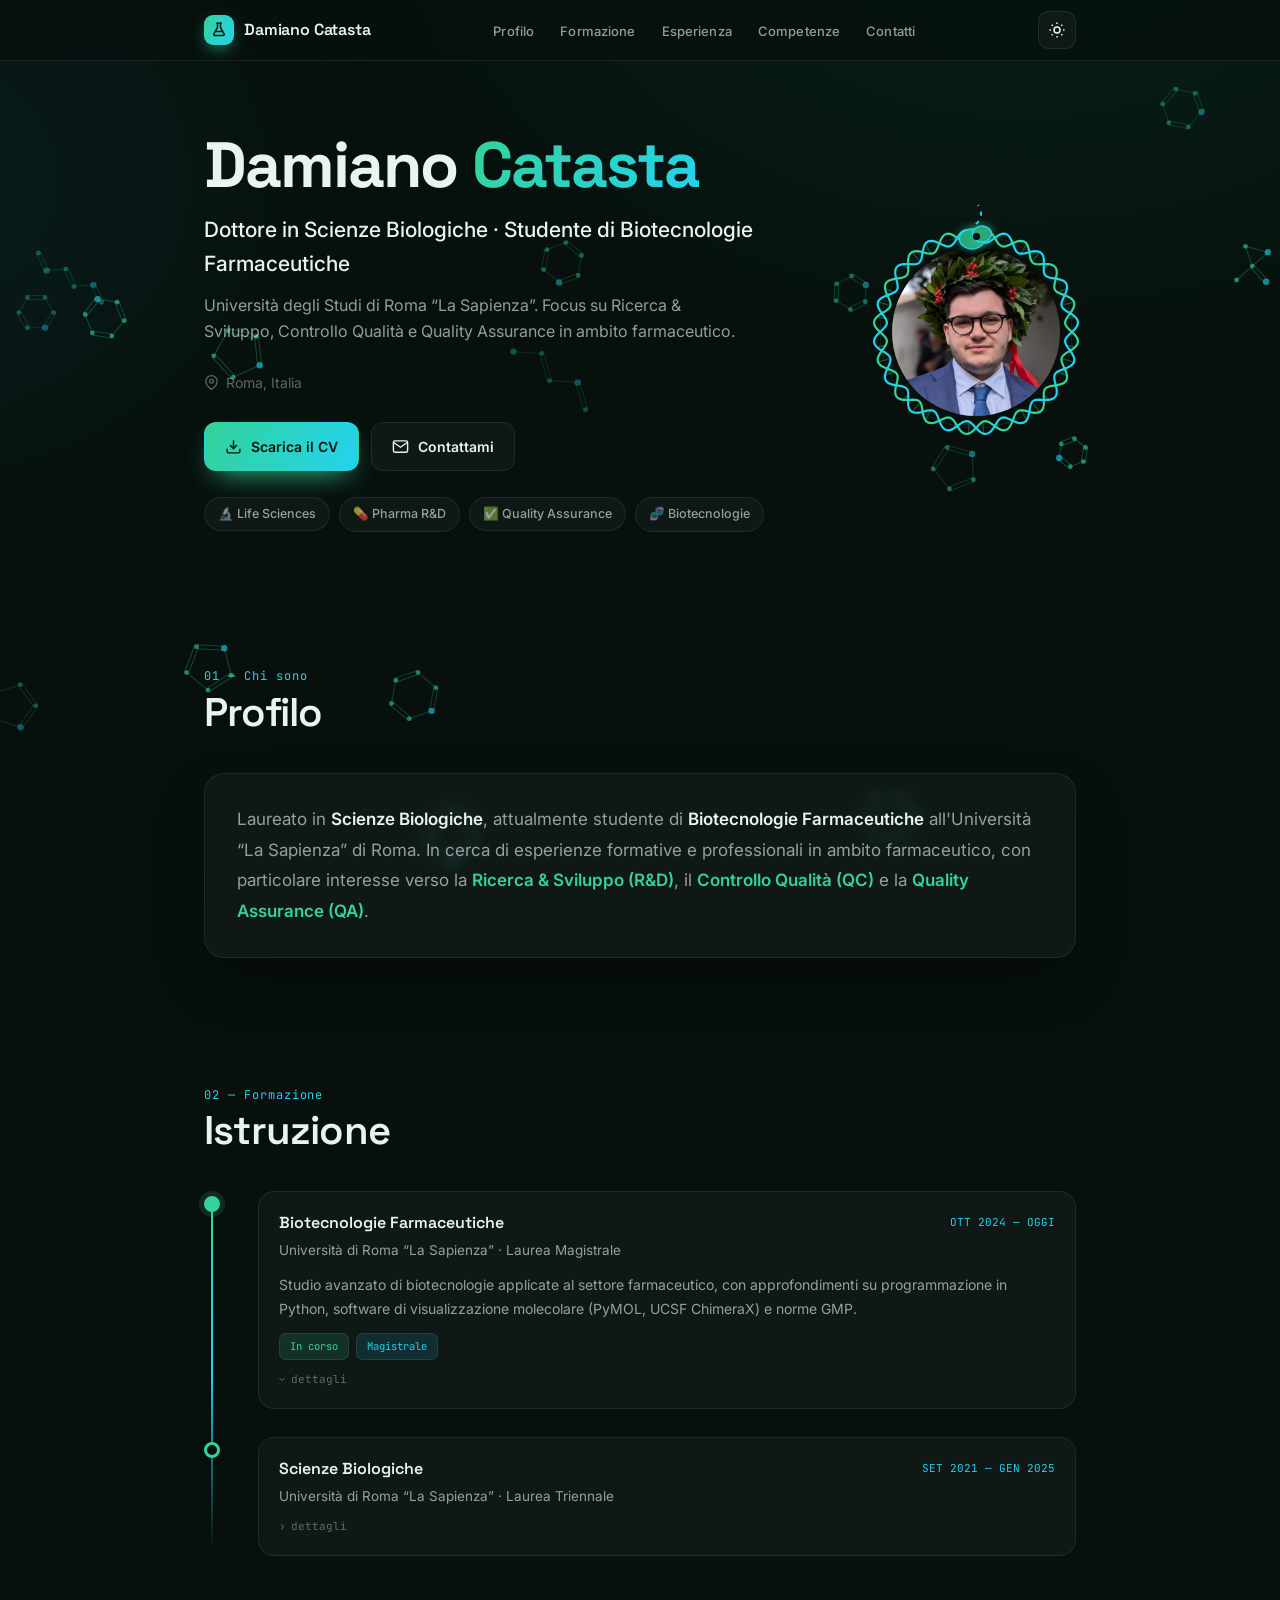
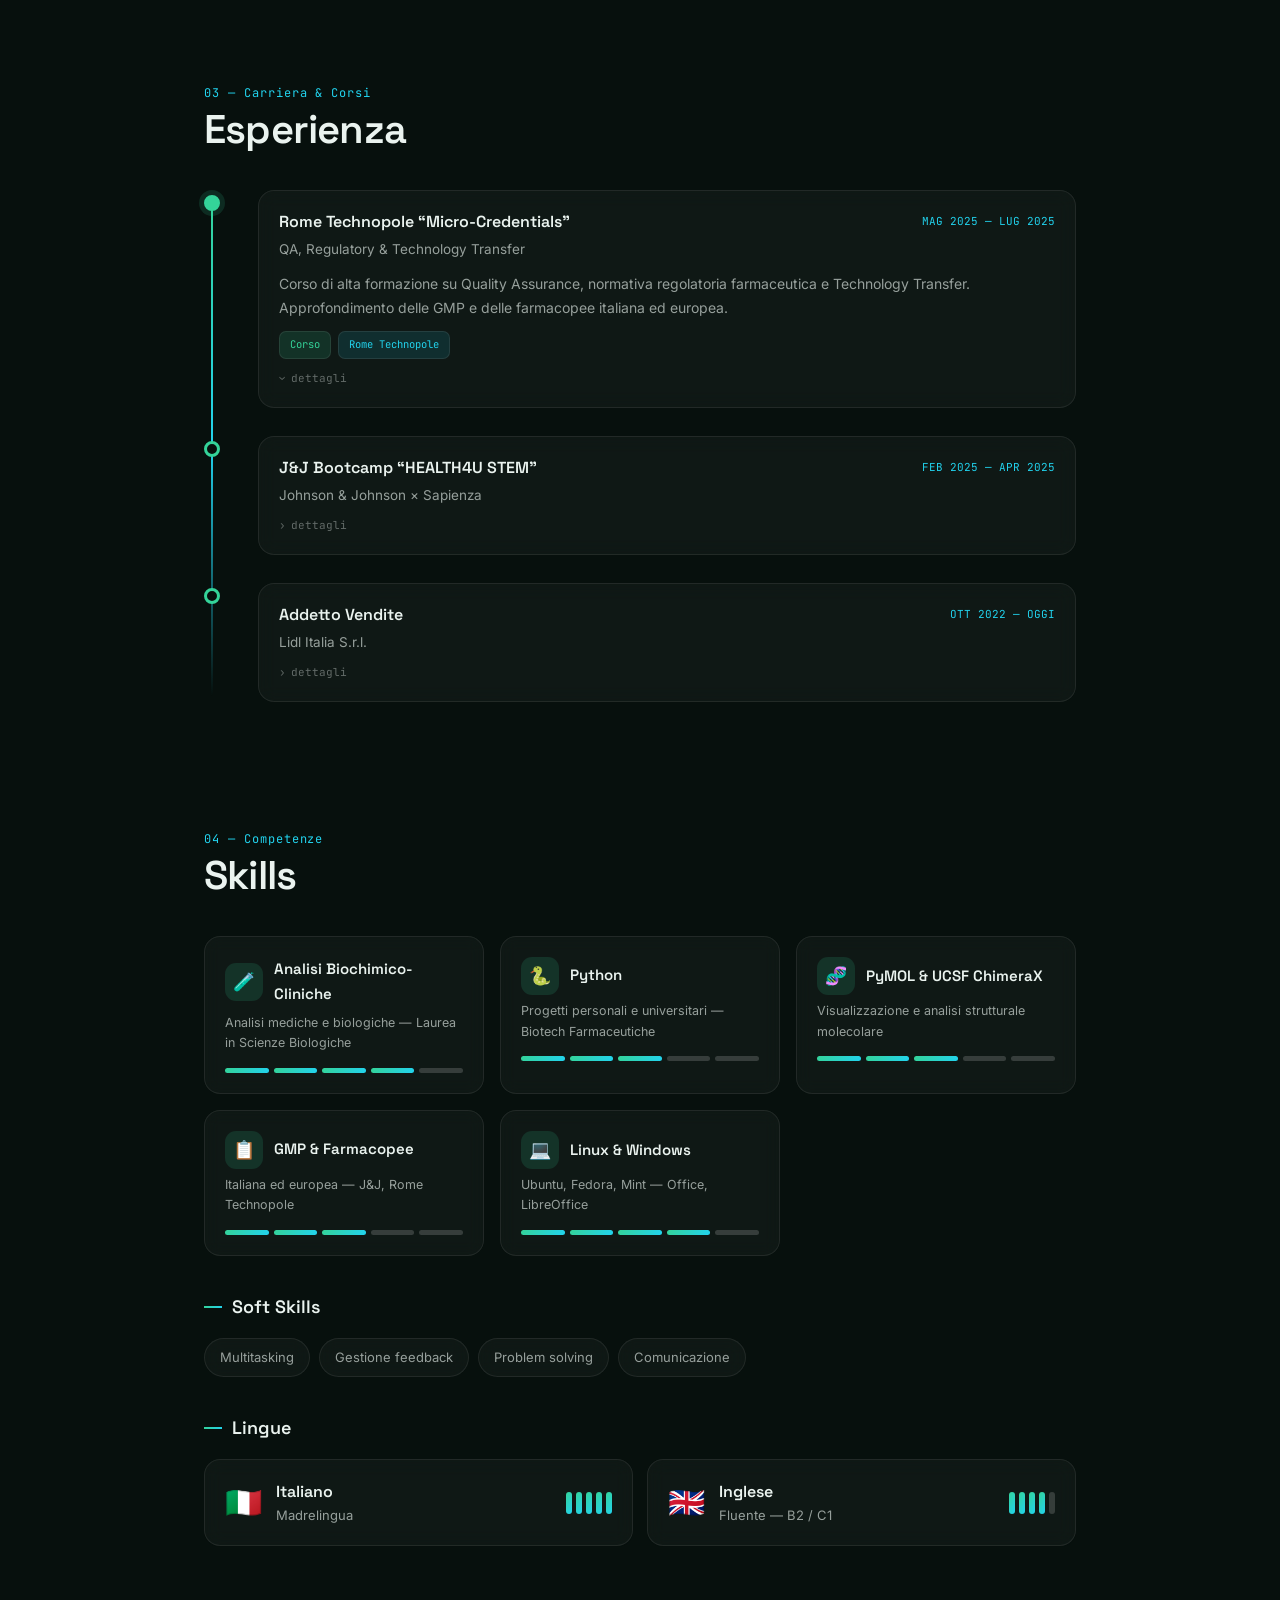
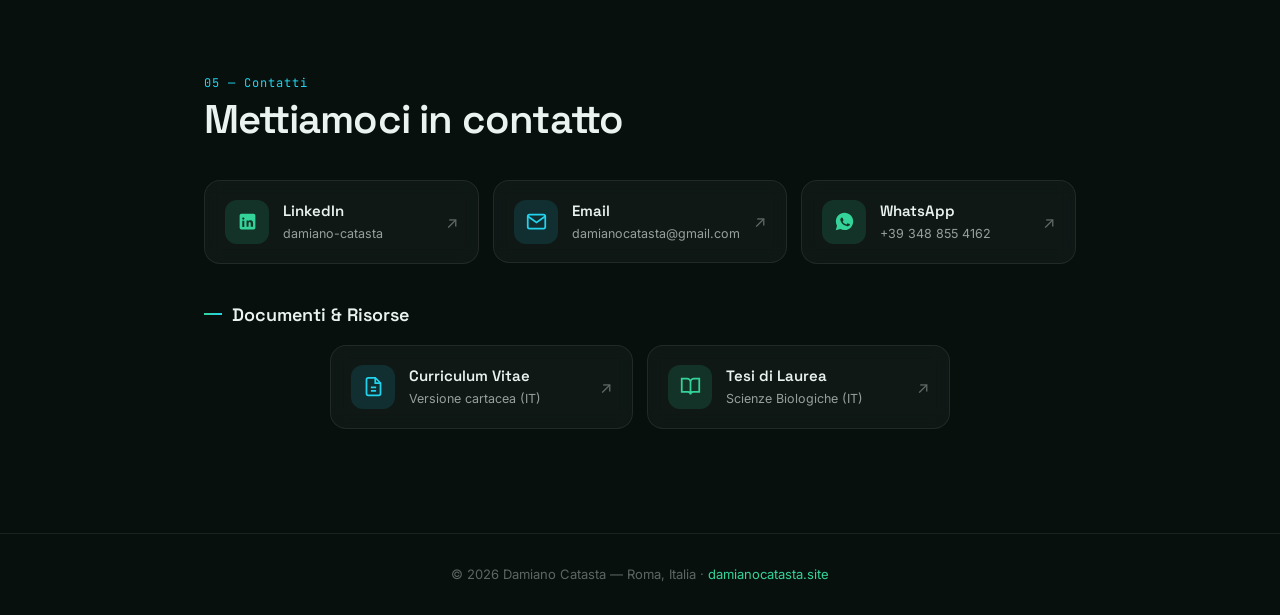
==== site/index.html @ 44416318 "first commit" ====
<!DOCTYPE html>
<html lang="it" data-theme="dark">
<head>
<meta charset="UTF-8">
<meta name="viewport" content="width=device-width, initial-scale=1.0">
<title>Damiano Catasta — Biotecnologie Farmaceutiche</title>
<meta name="description" content="Curriculum di Damiano Catasta, Dottore in Scienze Biologiche e studente di Biotecnologie Farmaceutiche alla Sapienza di Roma. R&D, Quality Assurance e Controllo Qualità in ambito farmaceutico.">
<link rel="preconnect" href="https://fonts.googleapis.com">
<link rel="preconnect" href="https://fonts.gstatic.com" crossorigin>
<link href="https://fonts.googleapis.com/css2?family=Space+Grotesk:wght@400;500;600;700&family=Inter:wght@300;400;500;600&family=JetBrains+Mono:wght@400;500&display=swap" rel="stylesheet">
<style>
  *, *::before, *::after { box-sizing: border-box; margin: 0; padding: 0; }

  :root {
    --bg: #07100d;
    --bg-grad: radial-gradient(1200px 800px at 80% -10%, rgba(16,185,129,0.10), transparent 60%),
               radial-gradient(900px 700px at -10% 20%, rgba(34,211,238,0.08), transparent 55%);
    --surface: rgba(255,255,255,0.035);
    --surface-solid: #0f1a16;
    --border: rgba(255,255,255,0.08);
    --border-strong: rgba(255,255,255,0.16);
    --text: #eaf3ef;
    --muted: rgba(234,243,239,0.62);
    --faint: rgba(234,243,239,0.38);
    --primary: #34d399;
    --secondary: #22d3ee;
    --primary-soft: rgba(52,211,153,0.14);
    --secondary-soft: rgba(34,211,238,0.12);
    --shadow: 0 24px 60px -20px rgba(0,0,0,0.6);
    --grad: linear-gradient(120deg, #34d399, #22d3ee);
  }

  [data-theme="light"] {
    --bg: #f3f8f6;
    --bg-grad: radial-gradient(1200px 800px at 85% -10%, rgba(16,185,129,0.14), transparent 60%),
               radial-gradient(900px 700px at -10% 15%, rgba(6,182,212,0.12), transparent 55%);
    --surface: rgba(255,255,255,0.7);
    --surface-solid: #ffffff;
    --border: rgba(6,40,30,0.10);
    --border-strong: rgba(6,40,30,0.18);
    --text: #0c1f19;
    --muted: rgba(12,31,25,0.66);
    --faint: rgba(12,31,25,0.42);
    --primary: #059669;
    --secondary: #0891b2;
    --primary-soft: rgba(5,150,105,0.10);
    --secondary-soft: rgba(8,145,178,0.10);
    --shadow: 0 24px 50px -24px rgba(6,40,30,0.25);
    --grad: linear-gradient(120deg, #059669, #0891b2);
  }

  html { scroll-behavior: smooth; -webkit-text-size-adjust: 100%; }

  body {
    background: var(--bg);
    color: var(--text);
    font-family: 'Inter', sans-serif;
    font-weight: 400;
    line-height: 1.65;
    overflow-x: hidden;
    min-height: 100vh;
    transition: background 0.4s ease, color 0.4s ease;
  }

  body::before {
    content: '';
    position: fixed;
    inset: 0;
    background: var(--bg-grad);
    z-index: 0;
    pointer-events: none;
  }

  #bg-canvas {
    position: fixed;
    inset: 0;
    width: 100%; height: 100%;
    z-index: 0;
    pointer-events: none;
  }

  .wrap {
    position: relative;
    z-index: 2;
    max-width: 920px;
    margin: 0 auto;
    padding: 0 24px;
  }

  ::selection { background: var(--primary-soft); }

  a { color: inherit; }

  /* ── NAV ── */
  nav {
    position: fixed;
    top: 0; left: 0; right: 0;
    z-index: 100;
    background: color-mix(in srgb, var(--bg) 78%, transparent);
    backdrop-filter: blur(14px);
    -webkit-backdrop-filter: blur(14px);
    border-bottom: 1px solid var(--border);
  }
  .nav-in {
    max-width: 920px; margin: 0 auto;
    height: 60px; padding: 0 24px;
    display: flex; align-items: center; justify-content: space-between;
  }
  .brand {
    display: flex; align-items: center; gap: 10px;
    font-family: 'Space Grotesk', sans-serif;
    font-weight: 600; font-size: 16px; letter-spacing: -0.01em;
    text-decoration: none; color: var(--text);
  }
  .brand .logo {
    width: 30px; height: 30px; border-radius: 9px;
    background: var(--grad);
    display: grid; place-items: center;
    color: #04130d; font-weight: 700; font-size: 14px;
    box-shadow: 0 6px 18px -6px var(--primary);
  }
  .brand .logo svg { width: 18px; height: 18px; }
  .nav-links { display: flex; align-items: center; gap: 26px; list-style: none; }
  .nav-links a {
    font-size: 13px; font-weight: 500; color: var(--muted);
    text-decoration: none; letter-spacing: 0.01em; transition: color 0.2s;
  }
  .nav-links a:hover { color: var(--text); }

  .theme-btn {
    width: 38px; height: 38px; border-radius: 11px;
    border: 1px solid var(--border); background: var(--surface);
    color: var(--text); cursor: pointer; display: grid; place-items: center;
    transition: border-color 0.2s, transform 0.2s;
  }
  .theme-btn:hover { border-color: var(--border-strong); transform: translateY(-1px); }
  .theme-btn svg { width: 18px; height: 18px; }
  .nav-toggle { display: none; }

  /* ── HERO ── */
  .hero { padding: 132px 0 72px; }
  .hero-grid {
    display: grid; grid-template-columns: 1fr auto; gap: 40px; align-items: center;
  }
  .eyebrow {
    display: inline-flex; align-items: center; gap: 8px;
    font-family: 'JetBrains Mono', monospace; font-size: 12px;
    color: var(--primary); letter-spacing: 0.04em;
    padding: 6px 12px; border-radius: 100px;
    background: var(--primary-soft); border: 1px solid var(--border);
    margin-bottom: 22px;
    backdrop-filter: blur(9px); -webkit-backdrop-filter: blur(9px);
  }
  .eyebrow .pulse {
    width: 7px; height: 7px; border-radius: 50%; background: var(--primary);
    box-shadow: 0 0 0 0 var(--primary); animation: pulse 2.2s infinite;
  }
  @keyframes pulse {
    0% { box-shadow: 0 0 0 0 color-mix(in srgb, var(--primary) 60%, transparent); }
    70% { box-shadow: 0 0 0 9px transparent; }
    100% { box-shadow: 0 0 0 0 transparent; }
  }
  .hero h1 {
    font-family: 'Space Grotesk', sans-serif;
    font-size: clamp(38px, 7vw, 64px); font-weight: 700;
    line-height: 1.04; letter-spacing: -0.03em; margin-bottom: 14px;
  }
  .hero h1 .grad {
    background: var(--grad); -webkit-background-clip: text; background-clip: text;
    -webkit-text-fill-color: transparent;
  }
  .hero .role {
    font-size: clamp(17px, 2.4vw, 21px); color: var(--text); font-weight: 500;
    margin-bottom: 10px;
  }
  .hero .lede { font-size: 16px; color: var(--muted); max-width: 540px; margin-bottom: 26px; }
  .hero .loc {
    display: inline-flex; align-items: center; gap: 7px;
    font-size: 14px; color: var(--faint); margin-bottom: 28px;
  }
  .cta-row { display: flex; flex-wrap: wrap; gap: 12px; margin-bottom: 26px; }
  .btn {
    display: inline-flex; align-items: center; gap: 9px;
    padding: 12px 20px; border-radius: 12px; font-size: 14px; font-weight: 600;
    text-decoration: none; cursor: pointer; transition: transform 0.18s, box-shadow 0.2s, border-color 0.2s;
    border: 1px solid transparent;
  }
  .btn svg { width: 17px; height: 17px; }
  .btn-primary { background: var(--grad); color: #04130d; box-shadow: 0 12px 28px -12px var(--primary); }
  .btn-primary:hover { transform: translateY(-2px); box-shadow: 0 16px 34px -12px var(--primary); }
  .btn-ghost { background: var(--surface); color: var(--text); border-color: var(--border); backdrop-filter: blur(9px); -webkit-backdrop-filter: blur(9px); }
  .btn-ghost:hover { transform: translateY(-2px); border-color: var(--border-strong); }

  .chips { display: flex; flex-wrap: wrap; gap: 9px; }
  .chip {
    font-size: 12.5px; font-weight: 500; color: var(--muted);
    padding: 6px 13px; border-radius: 100px;
    border: 1px solid var(--border); background: var(--surface);
    display: inline-flex; align-items: center; gap: 6px;
    backdrop-filter: blur(9px); -webkit-backdrop-filter: blur(9px);
  }

  /* Avatar + DNA polymerase ring */
  .avatar-wrap { position: relative; width: 200px; height: 200px; flex-shrink: 0; }
  @keyframes spin { to { transform: rotate(360deg); } }
  .avatar-wrap img {
    position: absolute; inset: 16px; width: calc(100% - 32px); height: calc(100% - 32px);
    border-radius: 50%; object-fit: cover; object-position: center top; z-index: 1;
    box-shadow: 0 0 0 4px var(--bg);
  }
  .avatar-wrap .dna { position: absolute; inset: 0; z-index: 2; pointer-events: none; }
  .avatar-wrap .dna svg { width: 100%; height: 100%; overflow: visible; display: block; }
  .dna #dnaSpin { transform-box: fill-box; transform-origin: center; animation: spin 24s linear infinite; }
  .dna .s1 { stroke: var(--primary); stroke-width: 2.2; }
  .dna .s2 { stroke: var(--secondary); stroke-width: 2.2; }
  .dna .rg { stroke: var(--primary); stroke-width: 1.3; opacity: 0.32; }
  .dna .bc { stroke: var(--border); stroke-width: 1; }
  .dna .enz {
    fill: color-mix(in srgb, var(--primary) 78%, var(--bg)); stroke: var(--secondary); stroke-width: 1.4;
    filter: drop-shadow(0 0 5px color-mix(in srgb, var(--primary) 60%, transparent));
  }
  .dna .enzCore { fill: var(--bg); }
  .dna .nascent { stroke: var(--secondary); stroke-width: 2; stroke-dasharray: 4 6; animation: dnaflow 1.1s linear infinite; }
  @keyframes dnaflow { to { stroke-dashoffset: -20; } }

  /* ── SECTIONS ── */
  section { padding: 64px 0; scroll-margin-top: 70px; }
  .sec-head { margin-bottom: 38px; }
  .sec-num {
    font-family: 'JetBrains Mono', monospace; font-size: 12px;
    color: var(--secondary); letter-spacing: 0.08em;
  }
  .sec-title {
    font-family: 'Space Grotesk', sans-serif;
    font-size: clamp(28px, 4.5vw, 40px); font-weight: 600;
    letter-spacing: -0.02em; line-height: 1.1; margin-top: 4px;
  }

  .about-card {
    background: var(--surface); border: 1px solid var(--border);
    border-radius: 20px; padding: 30px 32px; backdrop-filter: blur(8px);
    box-shadow: var(--shadow); font-size: 17px; line-height: 1.8; color: var(--muted);
  }
  .about-card strong { color: var(--text); font-weight: 600; }
  .about-card .hl { color: var(--primary); font-weight: 600; }

  /* Timeline */
  .timeline { position: relative; padding-left: 30px; }
  .timeline::before {
    content: ''; position: absolute; left: 7px; top: 6px; bottom: 6px; width: 2px;
    background: linear-gradient(var(--primary), var(--secondary), transparent);
  }
  .tl {
    position: relative; padding: 0 0 28px 24px; cursor: pointer;
  }
  .tl:last-child { padding-bottom: 0; }
  .tl::before {
    content: ''; position: absolute; left: -30px; top: 5px;
    width: 16px; height: 16px; border-radius: 50%;
    background: var(--bg); border: 3px solid var(--primary);
    transition: box-shadow 0.3s, background 0.3s;
  }
  .tl:hover::before, .tl.open::before { background: var(--primary); box-shadow: 0 0 0 5px var(--primary-soft); }
  .tl-card {
    background: var(--surface); border: 1px solid var(--border);
    border-radius: 16px; padding: 18px 20px; transition: border-color 0.25s, transform 0.2s;
    backdrop-filter: blur(9px); -webkit-backdrop-filter: blur(9px);
  }
  .tl:hover .tl-card { border-color: var(--border-strong); transform: translateX(3px); }
  .tl-top { display: flex; justify-content: space-between; align-items: flex-start; gap: 14px; }
  .tl-role { font-family: 'Space Grotesk', sans-serif; font-weight: 600; font-size: 16px; }
  .tl-org { font-size: 13.5px; color: var(--muted); margin-top: 2px; }
  .tl-period {
    font-family: 'JetBrains Mono', monospace; font-size: 11px; color: var(--secondary);
    white-space: nowrap; padding-top: 3px; flex-shrink: 0;
  }
  .tl-body { max-height: 0; overflow: hidden; opacity: 0; transition: max-height 0.4s ease, opacity 0.3s, margin 0.3s; }
  .tl.open .tl-body { max-height: 240px; opacity: 1; margin-top: 12px; }
  .tl-desc { font-size: 14px; line-height: 1.7; color: var(--muted); }
  .tags { display: flex; flex-wrap: wrap; gap: 7px; margin-top: 12px; }
  .tag {
    font-family: 'JetBrains Mono', monospace; font-size: 10.5px;
    padding: 4px 10px; border-radius: 7px; background: var(--primary-soft);
    color: var(--primary); border: 1px solid var(--border);
  }
  .tag.cy { background: var(--secondary-soft); color: var(--secondary); }
  .tl-expand {
    font-family: 'JetBrains Mono', monospace; font-size: 11px; color: var(--faint);
    margin-top: 10px; display: inline-flex; align-items: center; gap: 5px;
  }
  .tl-expand .ar { transition: transform 0.3s; }
  .tl.open .tl-expand .ar { transform: rotate(90deg); }

  /* Skills */
  .grid { display: grid; grid-template-columns: repeat(auto-fit, minmax(250px, 1fr)); gap: 16px; }
  .skill {
    background: var(--surface); border: 1px solid var(--border); border-radius: 16px;
    padding: 20px; transition: border-color 0.25s, transform 0.2s; backdrop-filter: blur(8px);
  }
  .skill:hover { border-color: var(--border-strong); transform: translateY(-3px); }
  .skill-top { display: flex; align-items: center; gap: 11px; margin-bottom: 6px; }
  .skill-ic {
    width: 38px; height: 38px; border-radius: 11px; flex-shrink: 0;
    background: var(--primary-soft); display: grid; place-items: center; font-size: 18px;
  }
  .skill-name { font-family: 'Space Grotesk', sans-serif; font-weight: 600; font-size: 15px; }
  .skill-sub { font-size: 12.5px; color: var(--muted); margin-bottom: 14px; min-height: 34px; }
  .dots { display: flex; gap: 5px; }
  .dots i {
    width: 100%; height: 5px; border-radius: 3px; background: var(--border-strong); flex: 1;
  }
  .dots i.on { background: var(--grad); }

  .subhead {
    font-family: 'Space Grotesk', sans-serif; font-weight: 600; font-size: 18px;
    margin: 36px 0 16px; display: flex; align-items: center; gap: 10px;
  }
  .subhead::before { content: ''; width: 18px; height: 2px; background: var(--grad); }

  .lang-row { display: flex; flex-wrap: wrap; gap: 14px; }
  .lang {
    flex: 1; min-width: 220px; background: var(--surface); border: 1px solid var(--border);
    border-radius: 16px; padding: 18px 20px; display: flex; align-items: center; gap: 14px;
    backdrop-filter: blur(9px); -webkit-backdrop-filter: blur(9px);
  }
  .lang .flag { font-size: 30px; }
  .lang .l-name { font-family: 'Space Grotesk', sans-serif; font-weight: 600; font-size: 16px; }
  .lang .l-lvl { font-size: 13px; color: var(--muted); }
  .lang .bars { margin-left: auto; display: flex; gap: 4px; }
  .lang .bars i { width: 6px; height: 22px; border-radius: 3px; background: var(--border-strong); }
  .lang .bars i.on { background: var(--grad); }

  .soft { display: flex; flex-wrap: wrap; gap: 9px; margin-top: 4px; }
  .soft span {
    font-size: 13px; padding: 8px 15px; border-radius: 100px;
    background: var(--surface); border: 1px solid var(--border); color: var(--muted);
    backdrop-filter: blur(9px); -webkit-backdrop-filter: blur(9px);
  }

  /* Contact */
  .contact-grid { display: grid; grid-template-columns: repeat(auto-fit, minmax(230px, 1fr)); gap: 14px; }
  .contact-grid.cols3 { grid-template-columns: repeat(3, 1fr); }
  .contact-grid.cols2 { grid-template-columns: repeat(2, 1fr); max-width: 620px; margin: 0 auto; }
  .ccard {
    display: flex; align-items: center; gap: 14px; text-decoration: none; color: var(--text);
    background: var(--surface); border: 1px solid var(--border); border-radius: 16px;
    padding: 18px 20px; transition: border-color 0.25s, transform 0.2s; backdrop-filter: blur(8px);
  }
  .ccard:hover { border-color: var(--border-strong); transform: translateY(-3px); }
  .ccard .ic {
    width: 44px; height: 44px; border-radius: 12px; flex-shrink: 0;
    background: var(--primary-soft); display: grid; place-items: center; color: var(--primary);
  }
  .ccard.cy .ic { background: var(--secondary-soft); color: var(--secondary); }
  .ccard .ic svg { width: 21px; height: 21px; }
  .ccard .c-label { font-family: 'Space Grotesk', sans-serif; font-weight: 600; font-size: 15px; }
  .ccard .c-sub { font-size: 12.5px; color: var(--muted); }
  .ccard .ar { margin-left: auto; color: var(--faint); transition: transform 0.2s; }
  .ccard:hover .ar { transform: translate(3px,-3px); color: var(--primary); }

  /* Footer */
  footer {
    position: relative; z-index: 2; border-top: 1px solid var(--border);
    margin-top: 40px; padding: 30px 0;
    text-align: center; font-size: 13px; color: var(--faint);
  }
  footer a { color: var(--primary); text-decoration: none; }

  /* Reveal animation */
  .reveal { opacity: 0; transform: translateY(22px); transition: opacity 0.7s ease, transform 0.7s ease; }
  .reveal.in { opacity: 1; transform: none; }

  /* Responsive */
  @media (max-width: 720px) {
    .hero { padding: 110px 0 50px; }
    .hero-grid { grid-template-columns: 1fr; gap: 28px; }
    .avatar-wrap { width: 140px; height: 140px; order: -1; }
    .nav-links { display: none; }
    .nav-links.open {
      display: flex; flex-direction: column; position: absolute; top: 60px; left: 0; right: 0;
      background: var(--surface-solid); border-bottom: 1px solid var(--border);
      padding: 18px 24px; gap: 18px;
    }
    .nav-toggle {
      display: grid; place-items: center; width: 38px; height: 38px; border-radius: 11px;
      border: 1px solid var(--border); background: var(--surface); color: var(--text); cursor: pointer;
    }
    .about-card { padding: 24px; font-size: 16px; }
    .contact-grid.cols3, .contact-grid.cols2 { grid-template-columns: 1fr; }
  }

  @media (prefers-reduced-motion: reduce) {
    *, *::before, *::after { animation: none !important; scroll-behavior: auto; }
    .reveal { opacity: 1; transform: none; }
  }
</style>
</head>
<body>
<canvas id="bg-canvas"></canvas>

<nav>
  <div class="nav-in">
    <a href="#top" class="brand"><span class="logo" aria-hidden="true"><svg viewBox="0 0 24 24" fill="none" stroke="#04130d" stroke-width="2" stroke-linecap="round" stroke-linejoin="round"><path d="M9 3h6"/><path d="M10 3v5.5L5.3 17a1.5 1.5 0 0 0 1.3 2.3h10.8a1.5 1.5 0 0 0 1.3-2.3L14 8.5V3"/><path d="M7.5 14h9"/></svg></span> Damiano Catasta</a>
    <ul class="nav-links" id="navlinks">
      <li><a href="#about">Profilo</a></li>
      <li><a href="#education">Formazione</a></li>
      <li><a href="#experience">Esperienza</a></li>
      <li><a href="#skills">Competenze</a></li>
      <li><a href="#contact">Contatti</a></li>
    </ul>
    <div style="display:flex; gap:10px; align-items:center;">
      <button class="theme-btn" id="themeBtn" aria-label="Cambia tema"></button>
      <button class="nav-toggle" id="navToggle" aria-label="Menu">
        <svg width="20" height="20" viewBox="0 0 24 24" fill="none" stroke="currentColor" stroke-width="2"><path d="M4 6h16M4 12h16M4 18h16"/></svg>
      </button>
    </div>
  </div>
</nav>

<div class="wrap" id="top">

  <!-- HERO -->
  <header class="hero">
    <div class="hero-grid">
      <div>
        <h1>Damiano <span class="grad">Catasta</span></h1>
        <p class="role">Dottore in Scienze Biologiche · Studente di Biotecnologie Farmaceutiche</p>
        <p class="lede">Università degli Studi di Roma “La Sapienza”. Focus su Ricerca &amp; Sviluppo, Controllo Qualità e Quality Assurance in ambito farmaceutico.</p>
        <p class="loc">
          <svg width="15" height="15" viewBox="0 0 24 24" fill="none" stroke="currentColor" stroke-width="2"><path d="M21 10c0 7-9 13-9 13s-9-6-9-13a9 9 0 0 1 18 0z"/><circle cx="12" cy="10" r="3"/></svg>
          Roma, Italia
        </p>
        <div class="cta-row">
          <a class="btn btn-primary" href="https://cloud.damianocatasta.site/index.php/s/GCNxnMg8J7ygs4g" target="_blank" rel="noopener">
            <svg viewBox="0 0 24 24" fill="none" stroke="currentColor" stroke-width="2"><path d="M21 15v4a2 2 0 0 1-2 2H5a2 2 0 0 1-2-2v-4M7 10l5 5 5-5M12 15V3"/></svg>
            Scarica il CV
          </a>
          <a class="btn btn-ghost" href="#contact">
            <svg viewBox="0 0 24 24" fill="none" stroke="currentColor" stroke-width="2"><rect x="2" y="4" width="20" height="16" rx="2"/><path d="m22 6-10 7L2 6"/></svg>
            Contattami
          </a>
        </div>
        <div class="chips">
          <span class="chip">🔬 Life Sciences</span>
          <span class="chip">💊 Pharma R&amp;D</span>
          <span class="chip">✅ Quality Assurance</span>
          <span class="chip">🧬 Biotecnologie</span>
        </div>
      </div>
      <div class="avatar-wrap">
        <div class="dna" id="dna"></div>
        <img src="assets/avatar.png" alt="Damiano Catasta">
      </div>
    </div>
  </header>

  <!-- ABOUT -->
  <section id="about">
    <div class="sec-head reveal">
      <div class="sec-num">01 — Chi sono</div>
      <h2 class="sec-title">Profilo</h2>
    </div>
    <div class="about-card reveal">
      Laureato in <strong>Scienze Biologiche</strong>, attualmente studente di
      <strong>Biotecnologie Farmaceutiche</strong> all'Università “La Sapienza” di Roma.
      In cerca di esperienze formative e professionali in ambito farmaceutico, con particolare
      interesse verso la <span class="hl">Ricerca &amp; Sviluppo (R&amp;D)</span>,
      il <span class="hl">Controllo Qualità (QC)</span> e la <span class="hl">Quality Assurance (QA)</span>.
    </div>
  </section>

  <!-- EDUCATION -->
  <section id="education">
    <div class="sec-head reveal">
      <div class="sec-num">02 — Formazione</div>
      <h2 class="sec-title">Istruzione</h2>
    </div>
    <div class="timeline">
      <div class="tl open reveal">
        <div class="tl-card">
          <div class="tl-top">
            <div>
              <div class="tl-role">Biotecnologie Farmaceutiche</div>
              <div class="tl-org">Università di Roma “La Sapienza” · Laurea Magistrale</div>
            </div>
            <div class="tl-period">OTT 2024 — OGGI</div>
          </div>
          <div class="tl-body">
            <p class="tl-desc">Studio avanzato di biotecnologie applicate al settore farmaceutico, con approfondimenti su programmazione in Python, software di visualizzazione molecolare (PyMOL, UCSF ChimeraX) e norme GMP.</p>
            <div class="tags"><span class="tag">In corso</span><span class="tag cy">Magistrale</span></div>
          </div>
          <div class="tl-expand"><span class="ar">›</span> dettagli</div>
        </div>
      </div>
      <div class="tl reveal">
        <div class="tl-card">
          <div class="tl-top">
            <div>
              <div class="tl-role">Scienze Biologiche</div>
              <div class="tl-org">Università di Roma “La Sapienza” · Laurea Triennale</div>
            </div>
            <div class="tl-period">SET 2021 — GEN 2025</div>
          </div>
          <div class="tl-body">
            <p class="tl-desc">Formazione solida in biologia, biochimica, analisi biochimico-cliniche e mediche. Base per l'accesso al percorso magistrale in biotecnologie.</p>
            <div class="tags"><span class="tag">Triennale</span><span class="tag cy">Completata</span></div>
          </div>
          <div class="tl-expand"><span class="ar">›</span> dettagli</div>
        </div>
      </div>
    </div>
  </section>

  <!-- EXPERIENCE -->
  <section id="experience">
    <div class="sec-head reveal">
      <div class="sec-num">03 — Carriera &amp; Corsi</div>
      <h2 class="sec-title">Esperienza</h2>
    </div>
    <div class="timeline">
      <div class="tl open reveal">
        <div class="tl-card">
          <div class="tl-top">
            <div>
              <div class="tl-role">Rome Technopole “Micro-Credentials”</div>
              <div class="tl-org">QA, Regulatory &amp; Technology Transfer</div>
            </div>
            <div class="tl-period">MAG 2025 — LUG 2025</div>
          </div>
          <div class="tl-body">
            <p class="tl-desc">Corso di alta formazione su Quality Assurance, normativa regolatoria farmaceutica e Technology Transfer. Approfondimento delle GMP e delle farmacopee italiana ed europea.</p>
            <div class="tags"><span class="tag">Corso</span><span class="tag cy">Rome Technopole</span></div>
          </div>
          <div class="tl-expand"><span class="ar">›</span> dettagli</div>
        </div>
      </div>
      <div class="tl reveal">
        <div class="tl-card">
          <div class="tl-top">
            <div>
              <div class="tl-role">J&amp;J Bootcamp “HEALTH4U STEM”</div>
              <div class="tl-org">Johnson &amp; Johnson × Sapienza</div>
            </div>
            <div class="tl-period">FEB 2025 — APR 2025</div>
          </div>
          <div class="tl-body">
            <p class="tl-desc">Bootcamp intensivo in collaborazione con Johnson &amp; Johnson e La Sapienza. Tematiche STEM applicate al settore health, con focus su innovazione farmaceutica e life sciences.</p>
            <div class="tags"><span class="tag">Bootcamp</span><span class="tag cy">J&amp;J</span></div>
          </div>
          <div class="tl-expand"><span class="ar">›</span> dettagli</div>
        </div>
      </div>
      <div class="tl reveal">
        <div class="tl-card">
          <div class="tl-top">
            <div>
              <div class="tl-role">Addetto Vendite</div>
              <div class="tl-org">Lidl Italia S.r.l.</div>
            </div>
            <div class="tl-period">OTT 2022 — OGGI</div>
          </div>
          <div class="tl-body">
            <p class="tl-desc">Gestione operativa del punto vendita, assistenza clienti, gestione ed elaborazione di feedback, multitasking in ambienti ad alto ritmo. Sviluppo di competenze trasversali di comunicazione e problem solving.</p>
            <div class="tags"><span class="tag">Part-time</span><span class="tag cy">In corso</span></div>
          </div>
          <div class="tl-expand"><span class="ar">›</span> dettagli</div>
        </div>
      </div>
    </div>
  </section>

  <!-- SKILLS -->
  <section id="skills">
    <div class="sec-head reveal">
      <div class="sec-num">04 — Competenze</div>
      <h2 class="sec-title">Skills</h2>
    </div>
    <div class="grid">
      <div class="skill reveal">
        <div class="skill-top"><div class="skill-ic">🧪</div><div class="skill-name">Analisi Biochimico-Cliniche</div></div>
        <div class="skill-sub">Analisi mediche e biologiche — Laurea in Scienze Biologiche</div>
        <div class="dots"><i class="on"></i><i class="on"></i><i class="on"></i><i class="on"></i><i></i></div>
      </div>
      <div class="skill reveal">
        <div class="skill-top"><div class="skill-ic">🐍</div><div class="skill-name">Python</div></div>
        <div class="skill-sub">Progetti personali e universitari — Biotech Farmaceutiche</div>
        <div class="dots"><i class="on"></i><i class="on"></i><i class="on"></i><i></i><i></i></div>
      </div>
      <div class="skill reveal">
        <div class="skill-top"><div class="skill-ic">🧬</div><div class="skill-name">PyMOL &amp; UCSF ChimeraX</div></div>
        <div class="skill-sub">Visualizzazione e analisi strutturale molecolare</div>
        <div class="dots"><i class="on"></i><i class="on"></i><i class="on"></i><i></i><i></i></div>
      </div>
      <div class="skill reveal">
        <div class="skill-top"><div class="skill-ic">📋</div><div class="skill-name">GMP &amp; Farmacopee</div></div>
        <div class="skill-sub">Italiana ed europea — J&amp;J, Rome Technopole</div>
        <div class="dots"><i class="on"></i><i class="on"></i><i class="on"></i><i></i><i></i></div>
      </div>
      <div class="skill reveal">
        <div class="skill-top"><div class="skill-ic">💻</div><div class="skill-name">Linux &amp; Windows</div></div>
        <div class="skill-sub">Ubuntu, Fedora, Mint — Office, LibreOffice</div>
        <div class="dots"><i class="on"></i><i class="on"></i><i class="on"></i><i class="on"></i><i></i></div>
      </div>
    </div>

    <div class="subhead reveal">Soft Skills</div>
    <div class="soft reveal">
      <span>Multitasking</span><span>Gestione feedback</span><span>Problem solving</span><span>Comunicazione</span>
    </div>

    <div class="subhead reveal">Lingue</div>
    <div class="lang-row">
      <div class="lang reveal">
        <span class="flag">🇮🇹</span>
        <div><div class="l-name">Italiano</div><div class="l-lvl">Madrelingua</div></div>
        <div class="bars"><i class="on"></i><i class="on"></i><i class="on"></i><i class="on"></i><i class="on"></i></div>
      </div>
      <div class="lang reveal">
        <span class="flag">🇬🇧</span>
        <div><div class="l-name">Inglese</div><div class="l-lvl">Fluente — B2 / C1</div></div>
        <div class="bars"><i class="on"></i><i class="on"></i><i class="on"></i><i class="on"></i><i></i></div>
      </div>
    </div>
  </section>

  <!-- CONTACT -->
  <section id="contact">
    <div class="sec-head reveal">
      <div class="sec-num">05 — Contatti</div>
      <h2 class="sec-title">Mettiamoci in contatto</h2>
    </div>
    <div class="contact-grid cols3">
      <a class="ccard reveal" href="https://www.linkedin.com/in/damiano-catasta-ab1492218/" target="_blank" rel="noopener">
        <div class="ic"><svg viewBox="0 0 24 24" fill="currentColor"><path d="M19 3a2 2 0 0 1 2 2v14a2 2 0 0 1-2 2H5a2 2 0 0 1-2-2V5a2 2 0 0 1 2-2h14zM8.34 18.34v-7.2H6.06v7.2h2.28zM7.2 9.93a1.32 1.32 0 1 0 0-2.64 1.32 1.32 0 0 0 0 2.64zm11.14 8.41v-3.94c0-2.1-.45-3.72-2.9-3.72-1.18 0-1.97.65-2.3 1.26h-.03v-1.07h-2.19v7.2h2.28v-3.56c0-.94.18-1.85 1.34-1.85 1.15 0 1.16 1.07 1.16 1.91v3.5h2.28z"/></svg></div>
        <div><div class="c-label">LinkedIn</div><div class="c-sub">damiano-catasta</div></div>
        <span class="ar">↗</span>
      </a>
      <a class="ccard cy reveal" href="mailto:damianocatasta@gmail.com">
        <div class="ic"><svg viewBox="0 0 24 24" fill="none" stroke="currentColor" stroke-width="2"><rect x="2" y="4" width="20" height="16" rx="2"/><path d="m22 6-10 7L2 6"/></svg></div>
        <div><div class="c-label">Email</div><div class="c-sub">damianocatasta@gmail.com</div></div>
        <span class="ar">↗</span>
      </a>
      <a class="ccard reveal" href="https://wa.me/393488554162" target="_blank" rel="noopener">
        <div class="ic"><svg viewBox="0 0 24 24" fill="currentColor"><path d="M12.04 2c-5.46 0-9.91 4.45-9.91 9.91 0 1.75.46 3.45 1.32 4.95L2 22l5.25-1.38a9.86 9.86 0 0 0 4.79 1.22c5.46 0 9.91-4.45 9.91-9.91S17.5 2 12.04 2zm5.8 14.01c-.24.68-1.42 1.31-1.95 1.36-.5.05-.5.41-3.15-.66-2.65-1.07-4.32-3.77-4.45-3.95-.13-.18-1.06-1.41-1.06-2.69s.67-1.91.91-2.17c.24-.26.52-.33.69-.33.17 0 .35 0 .5.01.16.01.38-.06.59.45.24.58.81 2 .88 2.14.07.14.12.31.02.49-.09.18-.14.29-.27.45-.14.16-.29.36-.41.48-.14.14-.28.29-.12.57.16.28.71 1.17 1.53 1.9 1.05.94 1.94 1.23 2.22 1.37.28.14.44.12.6-.07.16-.18.69-.81.88-1.09.18-.28.37-.23.62-.14.25.09 1.6.76 1.87.9.28.14.46.21.53.32.07.12.07.66-.17 1.33z"/></svg></div>
        <div><div class="c-label">WhatsApp</div><div class="c-sub">+39 348 855 4162</div></div>
        <span class="ar">↗</span>
      </a>
    </div>

    <div class="subhead reveal">Documenti &amp; Risorse</div>
    <div class="contact-grid cols2">
      <a class="ccard cy reveal" href="https://cloud.damianocatasta.site/index.php/s/GCNxnMg8J7ygs4g" target="_blank" rel="noopener">
        <div class="ic"><svg viewBox="0 0 24 24" fill="none" stroke="currentColor" stroke-width="2"><path d="M14 2H6a2 2 0 0 0-2 2v16a2 2 0 0 0 2 2h12a2 2 0 0 0 2-2V8z"/><path d="M14 2v6h6M9 13h6M9 17h6"/></svg></div>
        <div><div class="c-label">Curriculum Vitae</div><div class="c-sub">Versione cartacea (IT)</div></div>
        <span class="ar">↗</span>
      </a>
      <a class="ccard reveal" href="https://cloud.damianocatasta.site/index.php/s/m6RLmn5cycTCBDq" target="_blank" rel="noopener">
        <div class="ic"><svg viewBox="0 0 24 24" fill="none" stroke="currentColor" stroke-width="2"><path d="M2 3h6a4 4 0 0 1 4 4v14a3 3 0 0 0-3-3H2zM22 3h-6a4 4 0 0 0-4 4v14a3 3 0 0 1 3-3h7z"/></svg></div>
        <div><div class="c-label">Tesi di Laurea</div><div class="c-sub">Scienze Biologiche (IT)</div></div>
        <span class="ar">↗</span>
      </a>
    </div>
  </section>
</div>

<footer>
  © 2026 Damiano Catasta — Roma, Italia · <a href="https://damianocatasta.site" target="_blank" rel="noopener">damianocatasta.site</a>
</footer>

<script>
  // ── Theme toggle ──
  const root = document.documentElement;
  const themeBtn = document.getElementById('themeBtn');
  const sun = '<svg viewBox="0 0 24 24" fill="none" stroke="currentColor" stroke-width="2"><circle cx="12" cy="12" r="4"/><path d="M12 2v2M12 20v2M4.9 4.9l1.4 1.4M17.7 17.7l1.4 1.4M2 12h2M20 12h2M4.9 19.1l1.4-1.4M17.7 6.3l1.4-1.4"/></svg>';
  const moon = '<svg viewBox="0 0 24 24" fill="none" stroke="currentColor" stroke-width="2"><path d="M21 12.8A9 9 0 1 1 11.2 3a7 7 0 0 0 9.8 9.8z"/></svg>';
  function applyTheme(t) {
    root.setAttribute('data-theme', t);
    themeBtn.innerHTML = t === 'dark' ? sun : moon;
    try { localStorage.setItem('theme', t); } catch (e) {}
  }
  let saved = 'dark';
  try { saved = localStorage.getItem('theme') || 'dark'; } catch (e) {}
  applyTheme(saved);
  themeBtn.addEventListener('click', () => {
    applyTheme(root.getAttribute('data-theme') === 'dark' ? 'light' : 'dark');
  });

  // ── Mobile nav ──
  const navToggle = document.getElementById('navToggle');
  const navlinks = document.getElementById('navlinks');
  navToggle.addEventListener('click', () => navlinks.classList.toggle('open'));
  navlinks.querySelectorAll('a').forEach(a => a.addEventListener('click', () => navlinks.classList.remove('open')));

  // ── Expandable timeline ──
  document.querySelectorAll('.tl').forEach(tl => {
    tl.addEventListener('click', () => tl.classList.toggle('open'));
  });

  // ── Reveal on scroll ──
  const obs = new IntersectionObserver((entries) => {
    entries.forEach(e => { if (e.isIntersecting) { e.target.classList.add('in'); obs.unobserve(e.target); } });
  }, { threshold: 0.12, rootMargin: '0px 0px -40px 0px' });
  document.querySelectorAll('.reveal').forEach((el, i) => {
    el.style.transitionDelay = (i % 4 * 60) + 'ms';
    obs.observe(el);
  });

  // ── Floating molecules / proteins background ──
  (function () {
    if (window.matchMedia('(prefers-reduced-motion: reduce)').matches) return;
    const canvas = document.getElementById('bg-canvas');
    const ctx = canvas.getContext('2d');
    let w, h, dpr, mols = [];

    function cssVar(name, fb) { return getComputedStyle(root).getPropertyValue(name).trim() || fb; }
    function hexToRgb(hex) {
      hex = hex.replace('#', '');
      if (hex.length === 3) hex = hex.split('').map(c => c + c).join('');
      const n = parseInt(hex, 16);
      return [(n >> 16) & 255, (n >> 8) & 255, n & 255];
    }
    let cPrim = hexToRgb(cssVar('--primary', '#34d399'));
    let cSec  = hexToRgb(cssVar('--secondary', '#22d3ee'));
    const rgba = (c, o) => `rgba(${c[0]},${c[1]},${c[2]},${o})`;

    // Molecule templates: atoms (unit coords) + bonds. hetero = heteroatom (O/N-like).
    function ring(n) {
      const atoms = [], bonds = [];
      for (let i = 0; i < n; i++) {
        const a = (i / n) * Math.PI * 2;
        atoms.push({ x: Math.cos(a), y: Math.sin(a), hetero: i === 1 });
      }
      for (let i = 0; i < n; i++) bonds.push({ a: i, b: (i + 1) % n, double: i % 2 === 0 });
      return { atoms, bonds };
    }
    function chain(n) { // peptide-like zig-zag
      const atoms = [], bonds = [];
      for (let i = 0; i < n; i++) atoms.push({ x: i - (n - 1) / 2, y: (i % 2) * 0.7 - 0.35, hetero: i % 3 === 1 });
      for (let i = 0; i < n - 1; i++) bonds.push({ a: i, b: i + 1, double: i % 2 === 0 });
      return { atoms, bonds };
    }
    function branched() {
      const atoms = [
        { x: 0, y: 0, hetero: false }, { x: 1, y: 0.2, hetero: false },
        { x: -1, y: 0.2, hetero: true }, { x: 0.2, y: 1, hetero: true }, { x: -0.2, y: -1, hetero: false }
      ];
      const bonds = [{ a: 0, b: 1 }, { a: 0, b: 2, double: true }, { a: 0, b: 3 }, { a: 0, b: 4 }, { a: 1, b: 3 }];
      return { atoms, bonds };
    }
    const templates = [ring(6), ring(6), ring(5), chain(5), chain(6), branched()];

    function makeMol() {
      return {
        x: Math.random() * w, y: Math.random() * h,
        vx: (Math.random() - 0.5) * 0.16 * dpr, vy: (Math.random() - 0.5) * 0.16 * dpr,
        ang: Math.random() * Math.PI * 2, va: (Math.random() - 0.5) * 0.0045,
        scale: (Math.random() * 12 + 14) * dpr,
        tpl: templates[Math.floor(Math.random() * templates.length)],
        op: Math.random() * 0.16 + 0.13
      };
    }
    function resize() {
      dpr = Math.min(window.devicePixelRatio || 1, 2);
      w = canvas.width = innerWidth * dpr;
      h = canvas.height = innerHeight * dpr;
      canvas.style.width = innerWidth + 'px';
      canvas.style.height = innerHeight + 'px';
    }
    function init() {
      const count = innerWidth < 720 ? 9 : 16;
      mols = [];
      for (let i = 0; i < count; i++) mols.push(makeMol());
    }
    function draw() {
      ctx.clearRect(0, 0, w, h);
      for (const m of mols) {
        m.x += m.vx; m.y += m.vy; m.ang += m.va;
        const pad = 70 * dpr;
        if (m.x < -pad) m.x = w + pad; else if (m.x > w + pad) m.x = -pad;
        if (m.y < -pad) m.y = h + pad; else if (m.y > h + pad) m.y = -pad;
        const cos = Math.cos(m.ang), sin = Math.sin(m.ang);
        const pts = m.tpl.atoms.map(a => ({
          x: m.x + (a.x * cos - a.y * sin) * m.scale,
          y: m.y + (a.x * sin + a.y * cos) * m.scale,
          hetero: a.hetero
        }));
        ctx.lineWidth = dpr * 1.1;
        ctx.strokeStyle = rgba(cPrim, m.op);
        for (const b of m.tpl.bonds) {
          const p = pts[b.a], q = pts[b.b];
          if (b.double) {
            const dx = q.x - p.x, dy = q.y - p.y, len = Math.hypot(dx, dy) || 1;
            const ox = -dy / len * 2 * dpr, oy = dx / len * 2 * dpr;
            ctx.beginPath(); ctx.moveTo(p.x + ox, p.y + oy); ctx.lineTo(q.x + ox, q.y + oy); ctx.stroke();
            ctx.beginPath(); ctx.moveTo(p.x - ox, p.y - oy); ctx.lineTo(q.x - ox, q.y - oy); ctx.stroke();
          } else {
            ctx.beginPath(); ctx.moveTo(p.x, p.y); ctx.lineTo(q.x, q.y); ctx.stroke();
          }
        }
        for (const p of pts) {
          const col = p.hetero ? cSec : cPrim;
          ctx.fillStyle = rgba(col, Math.min(m.op * 2.4, 0.6));
          ctx.beginPath(); ctx.arc(p.x, p.y, (p.hetero ? 3.2 : 2.4) * dpr, 0, Math.PI * 2); ctx.fill();
        }
      }
      requestAnimationFrame(draw);
    }
    resize(); init(); draw();
    addEventListener('resize', () => { resize(); init(); });
    themeBtn.addEventListener('click', () => setTimeout(() => {
      cPrim = hexToRgb(cssVar('--primary', '#34d399'));
      cSec = hexToRgb(cssVar('--secondary', '#22d3ee'));
    }, 60));
  })();

  // ── DNA polymerase ring around the avatar ──
  (function () {
    const host = document.getElementById('dna');
    if (!host) return;
    const C = 100, R = 96, A = 6.5, K = 16, N = 260, RUNGS = 42;
    const pt = (t, s) => {
      const r = R + s * A * Math.sin(K * t);
      return [C + r * Math.cos(t), C + r * Math.sin(t)];
    };
    let s1 = '', s2 = '', rungs = '';
    for (let i = 0; i <= N; i++) {
      const t = i / N * Math.PI * 2;
      const [x1, y1] = pt(t, 1), [x2, y2] = pt(t, -1);
      s1 += (i ? 'L' : 'M') + x1.toFixed(1) + ' ' + y1.toFixed(1) + ' ';
      s2 += (i ? 'L' : 'M') + x2.toFixed(1) + ' ' + y2.toFixed(1) + ' ';
    }
    for (let i = 0; i < RUNGS; i++) {
      const t = i / RUNGS * Math.PI * 2;
      const [x1, y1] = pt(t, 1), [x2, y2] = pt(t, -1);
      rungs += '<line class="rg" x1="' + x1.toFixed(1) + '" y1="' + y1.toFixed(1) + '" x2="' + x2.toFixed(1) + '" y2="' + y2.toFixed(1) + '"/>';
    }
    host.innerHTML =
      '<svg viewBox="0 0 200 200" xmlns="http://www.w3.org/2000/svg">' +
        '<circle class="bc" cx="100" cy="100" r="' + R + '" fill="none"/>' +
        '<g id="dnaSpin" fill="none" stroke-linecap="round">' + rungs +
          '<path class="s1" d="' + s1 + '"/><path class="s2" d="' + s2 + '"/>' +
        '</g>' +
        '<g class="enzWrap" id="enzWrap">' +
          '<path class="nascent" fill="none" d="M100 -8 q 9 -8 2 -19"/>' +
          '<ellipse class="enz" cx="96" cy="7" rx="12.5" ry="10"/>' +
          '<ellipse class="enz" cx="106" cy="2" rx="9.5" ry="8"/>' +
          '<circle class="enzCore" cx="100.5" cy="4.5" r="3.6"/>' +
        '</g>' +
      '</svg>';

    // Enzyme follows the mouse around the DNA ring, pointing toward the cursor
    const wrap = host.parentElement;
    const enz = host.querySelector('#enzWrap');
    let cur = -90, target = -90, active = false;
    addEventListener('mousemove', function (e) {
      const r = wrap.getBoundingClientRect();
      target = Math.atan2(e.clientY - (r.top + r.height / 2), e.clientX - (r.left + r.width / 2)) * 180 / Math.PI;
      active = true;
    }, { passive: true });
    (function follow() {
      if (active && enz) {
        const d = ((target - cur + 540) % 360) - 180;
        cur += d * 0.18;
        enz.setAttribute('transform', 'rotate(' + (cur + 90).toFixed(1) + ' 100 100)');
      }
      requestAnimationFrame(follow);
    })();
  })();
</script>
</body>
</html>
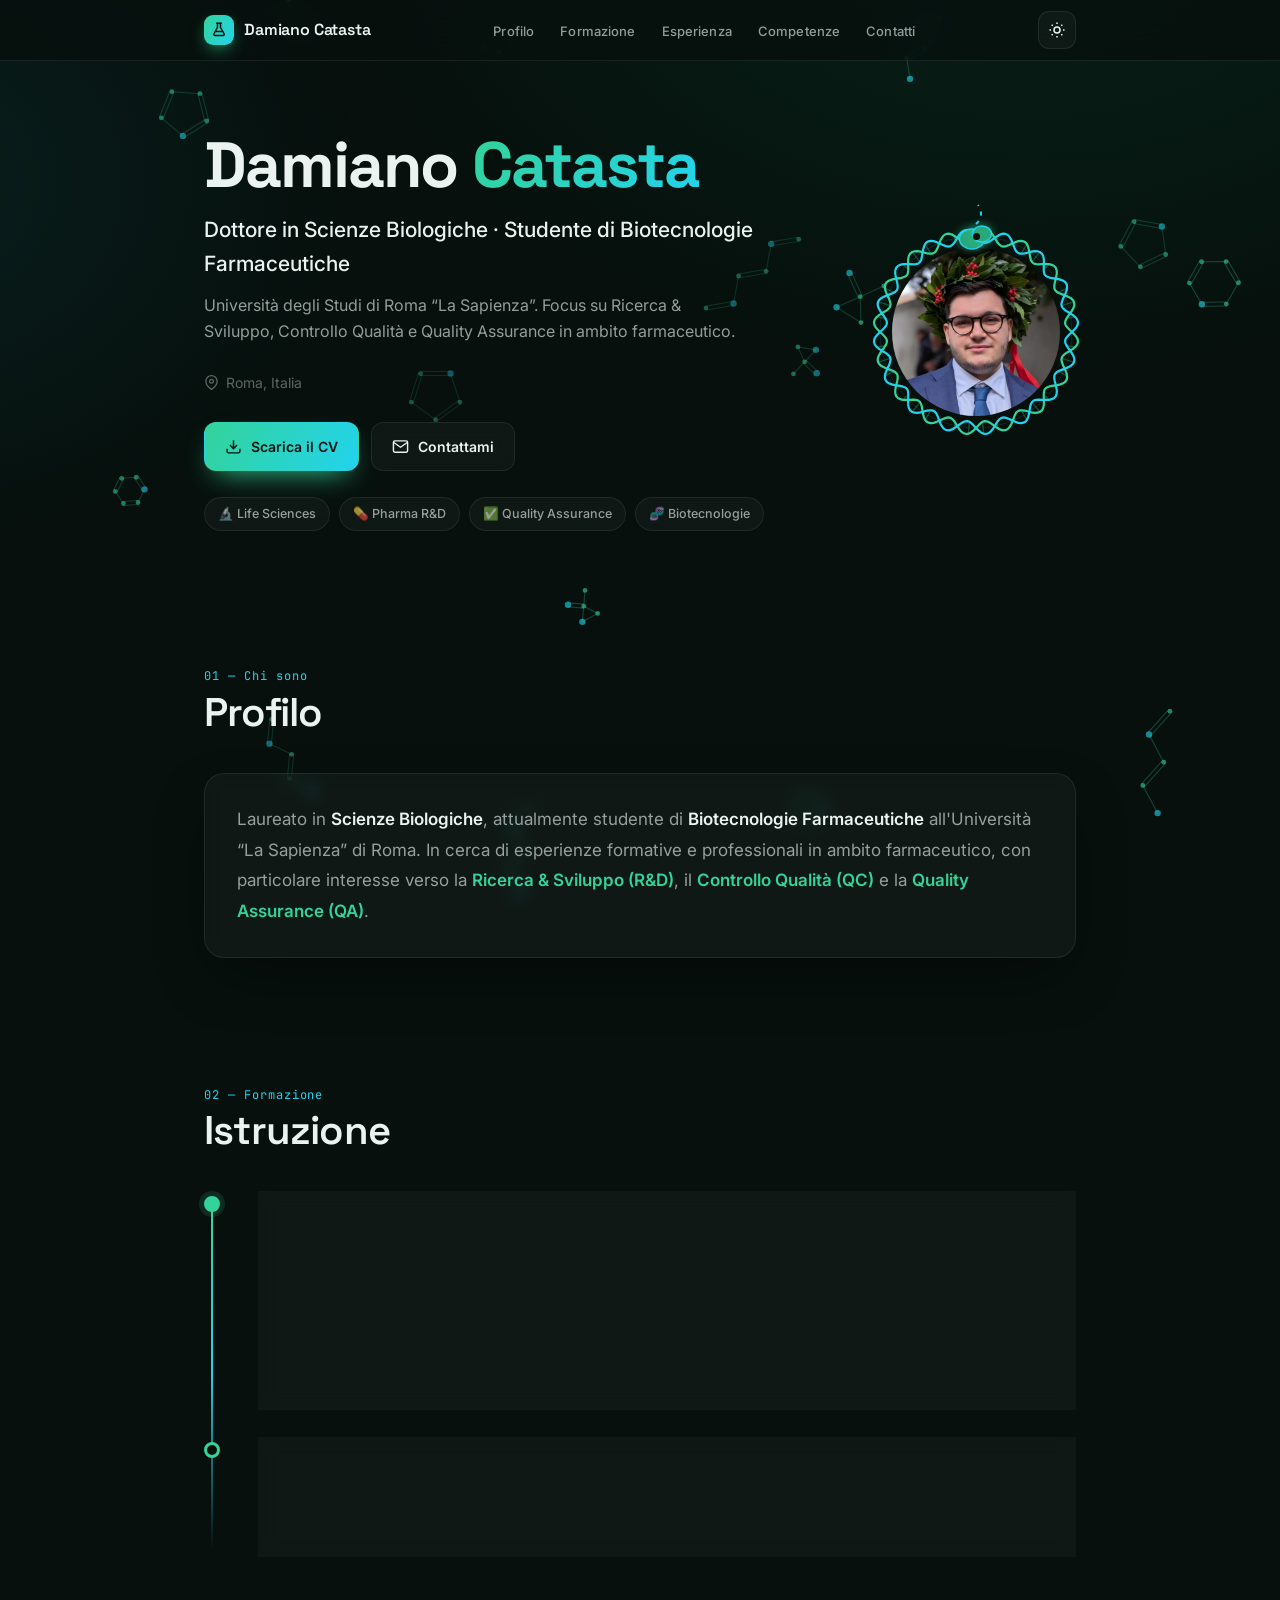
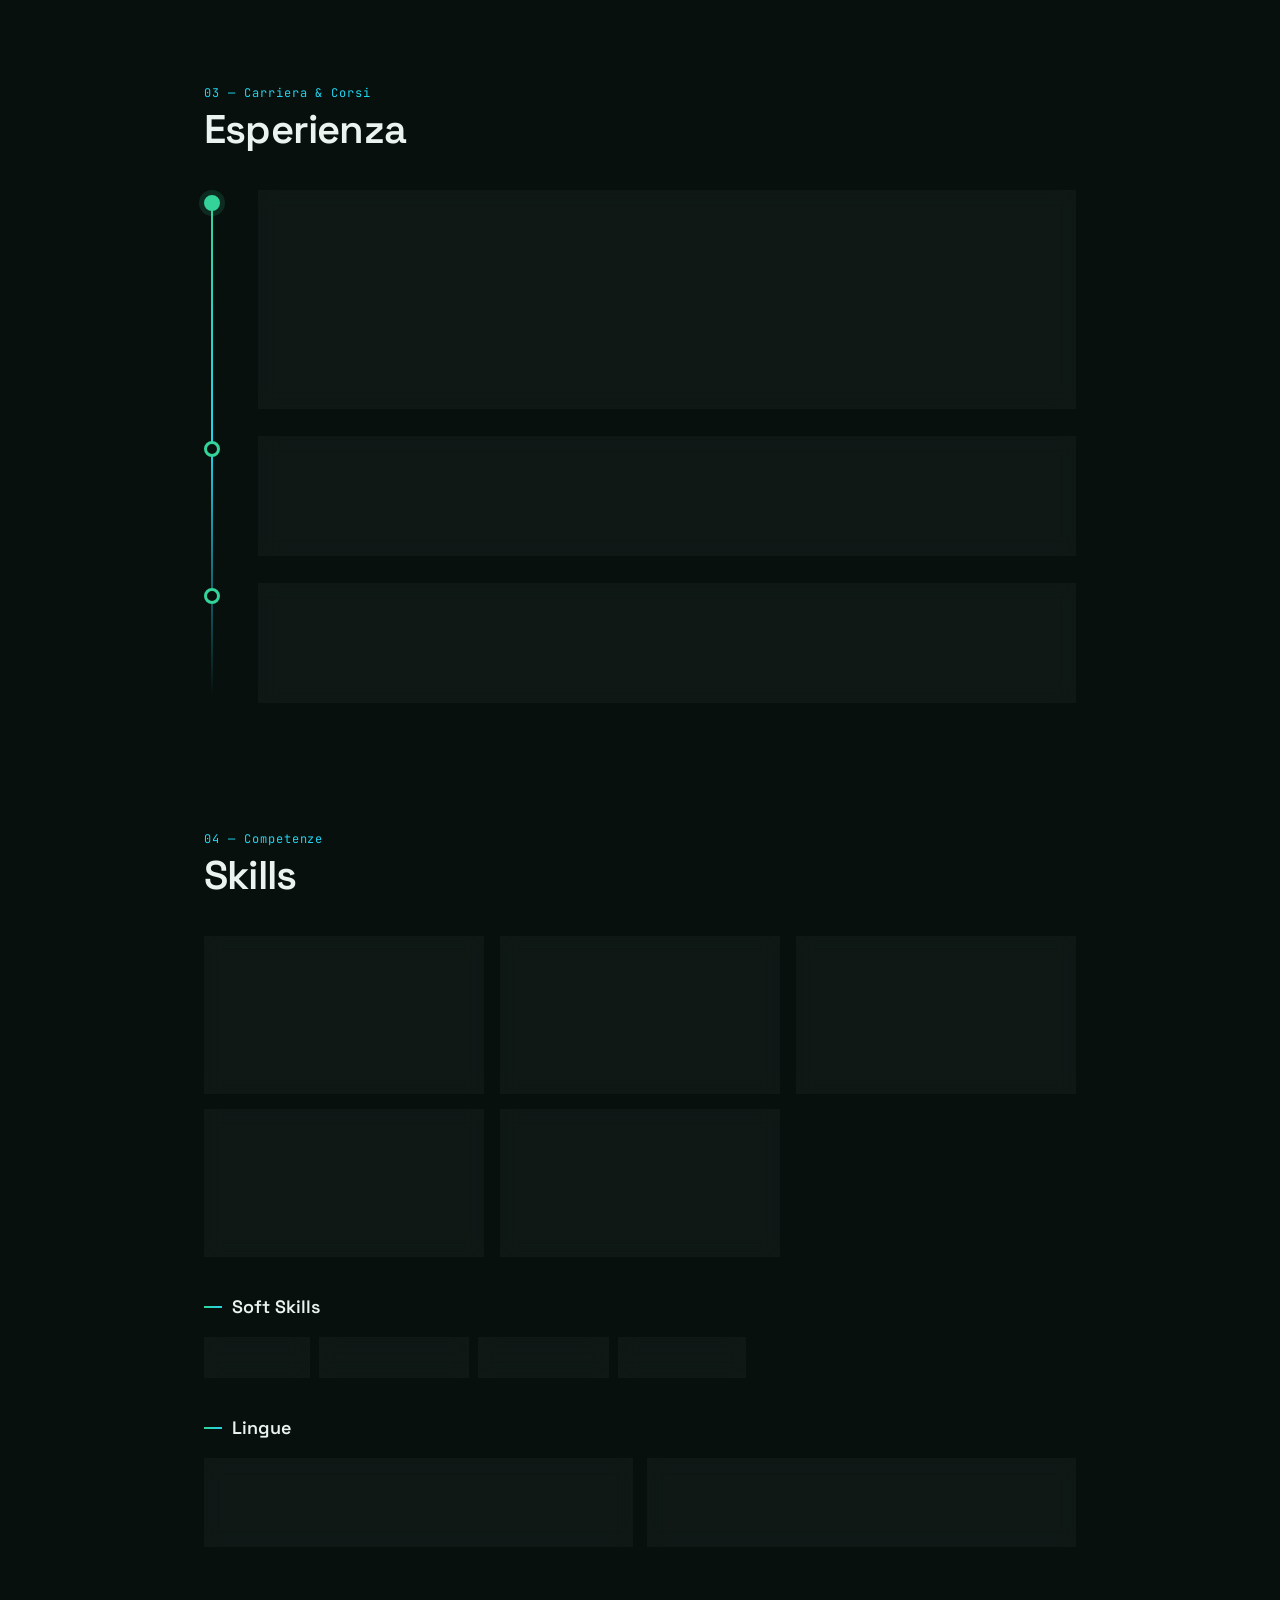
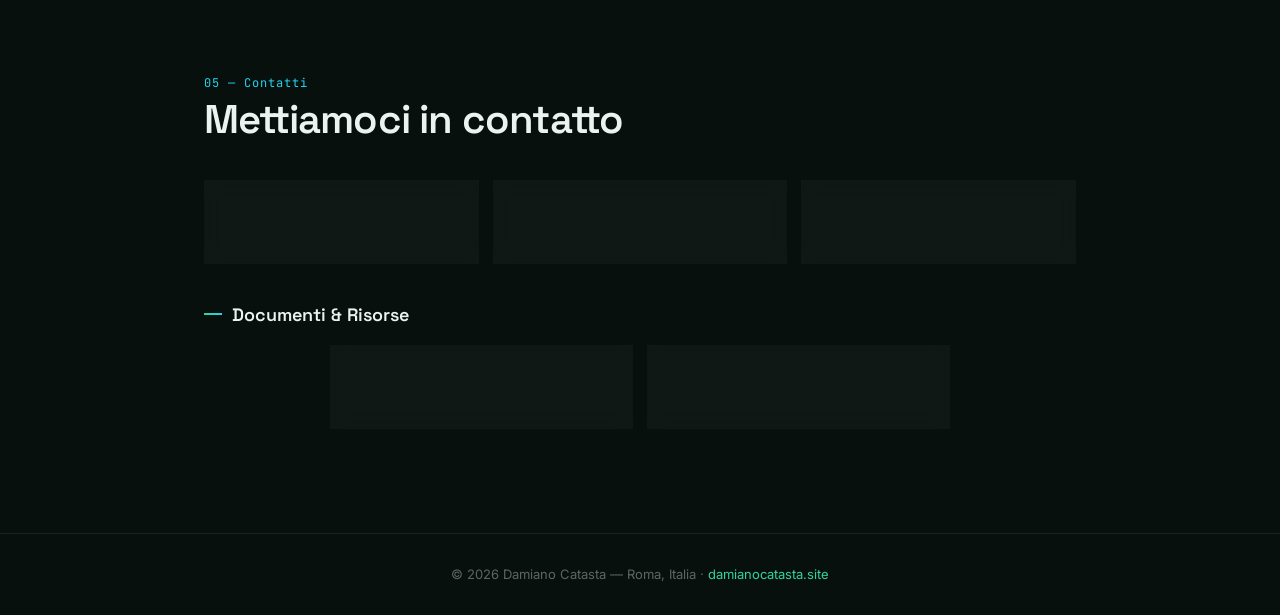
==== commit 536c6d6b: "added pdf files" ====
--- a/site/index.html
+++ b/site/index.html
@@ -387,6 +387,9 @@
     }
     .about-card { padding: 24px; font-size: 16px; }
     .contact-grid.cols3, .contact-grid.cols2 { grid-template-columns: 1fr; }
+    .tl-top { flex-direction: column; gap: 4px; }
+    .tl-period { padding-top: 0; }
+    .tl-role { font-size: 15px; }
   }
 
   @media (prefers-reduced-motion: reduce) {
@@ -431,7 +434,7 @@
           Roma, Italia
         </p>
         <div class="cta-row">
-          <a class="btn btn-primary" href="https://cloud.damianocatasta.site/index.php/s/GCNxnMg8J7ygs4g" target="_blank" rel="noopener">
+          <a class="btn btn-primary" href="assets/CV%20Damiano%20Catasta%20NEW.pdf" target="_blank" rel="noopener">
             <svg viewBox="0 0 24 24" fill="none" stroke="currentColor" stroke-width="2"><path d="M21 15v4a2 2 0 0 1-2 2H5a2 2 0 0 1-2-2v-4M7 10l5 5 5-5M12 15V3"/></svg>
             Scarica il CV
           </a>
@@ -649,12 +652,12 @@
 
     <div class="subhead reveal">Documenti &amp; Risorse</div>
     <div class="contact-grid cols2">
-      <a class="ccard cy reveal" href="https://cloud.damianocatasta.site/index.php/s/GCNxnMg8J7ygs4g" target="_blank" rel="noopener">
+      <a class="ccard cy reveal" href="assets/CV%20Damiano%20Catasta%20NEW.pdf" target="_blank" rel="noopener">
         <div class="ic"><svg viewBox="0 0 24 24" fill="none" stroke="currentColor" stroke-width="2"><path d="M14 2H6a2 2 0 0 0-2 2v16a2 2 0 0 0 2 2h12a2 2 0 0 0 2-2V8z"/><path d="M14 2v6h6M9 13h6M9 17h6"/></svg></div>
         <div><div class="c-label">Curriculum Vitae</div><div class="c-sub">Versione cartacea (IT)</div></div>
         <span class="ar">↗</span>
       </a>
-      <a class="ccard reveal" href="https://cloud.damianocatasta.site/index.php/s/m6RLmn5cycTCBDq" target="_blank" rel="noopener">
+      <a class="ccard reveal" href="assets/SB_1994185_catasta_elaborato.pdf" target="_blank" rel="noopener">
         <div class="ic"><svg viewBox="0 0 24 24" fill="none" stroke="currentColor" stroke-width="2"><path d="M2 3h6a4 4 0 0 1 4 4v14a3 3 0 0 0-3-3H2zM22 3h-6a4 4 0 0 0-4 4v14a3 3 0 0 1 3-3h7z"/></svg></div>
         <div><div class="c-label">Tesi di Laurea</div><div class="c-sub">Scienze Biologiche (IT)</div></div>
         <span class="ar">↗</span>
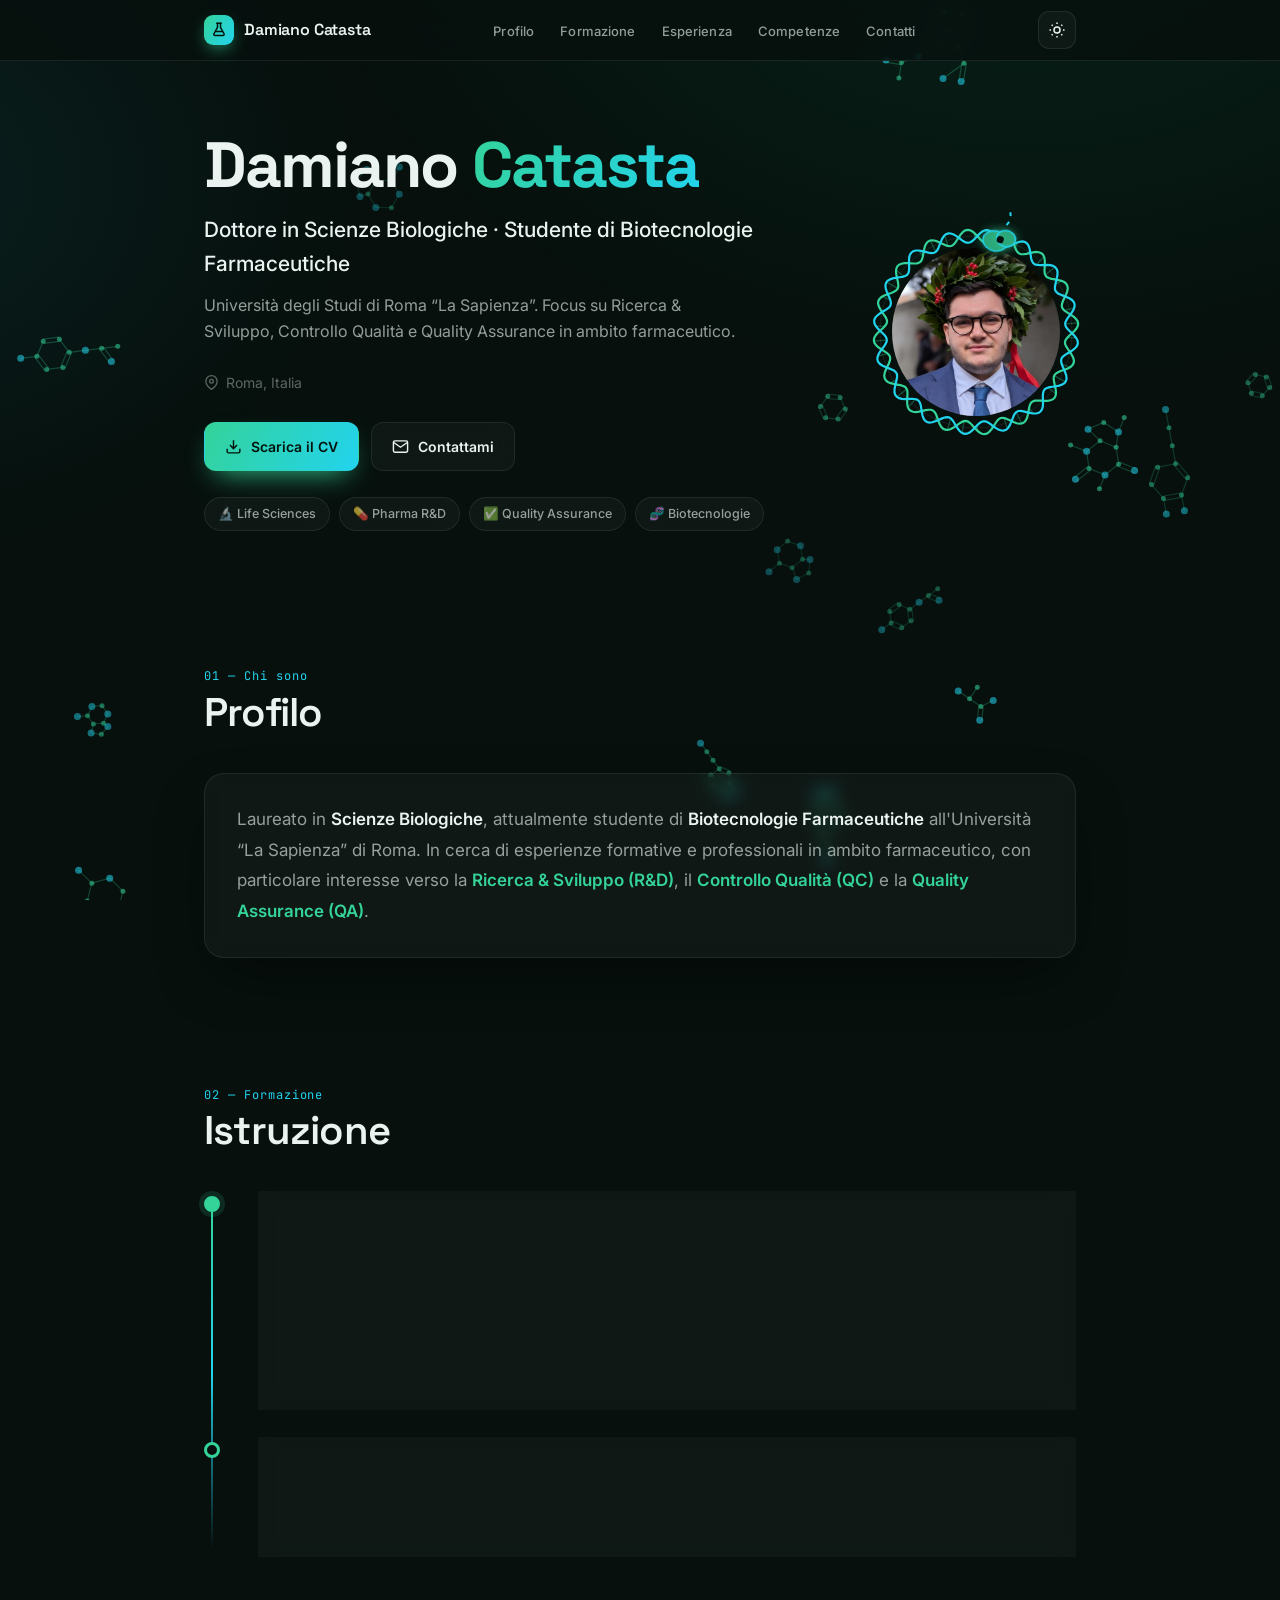
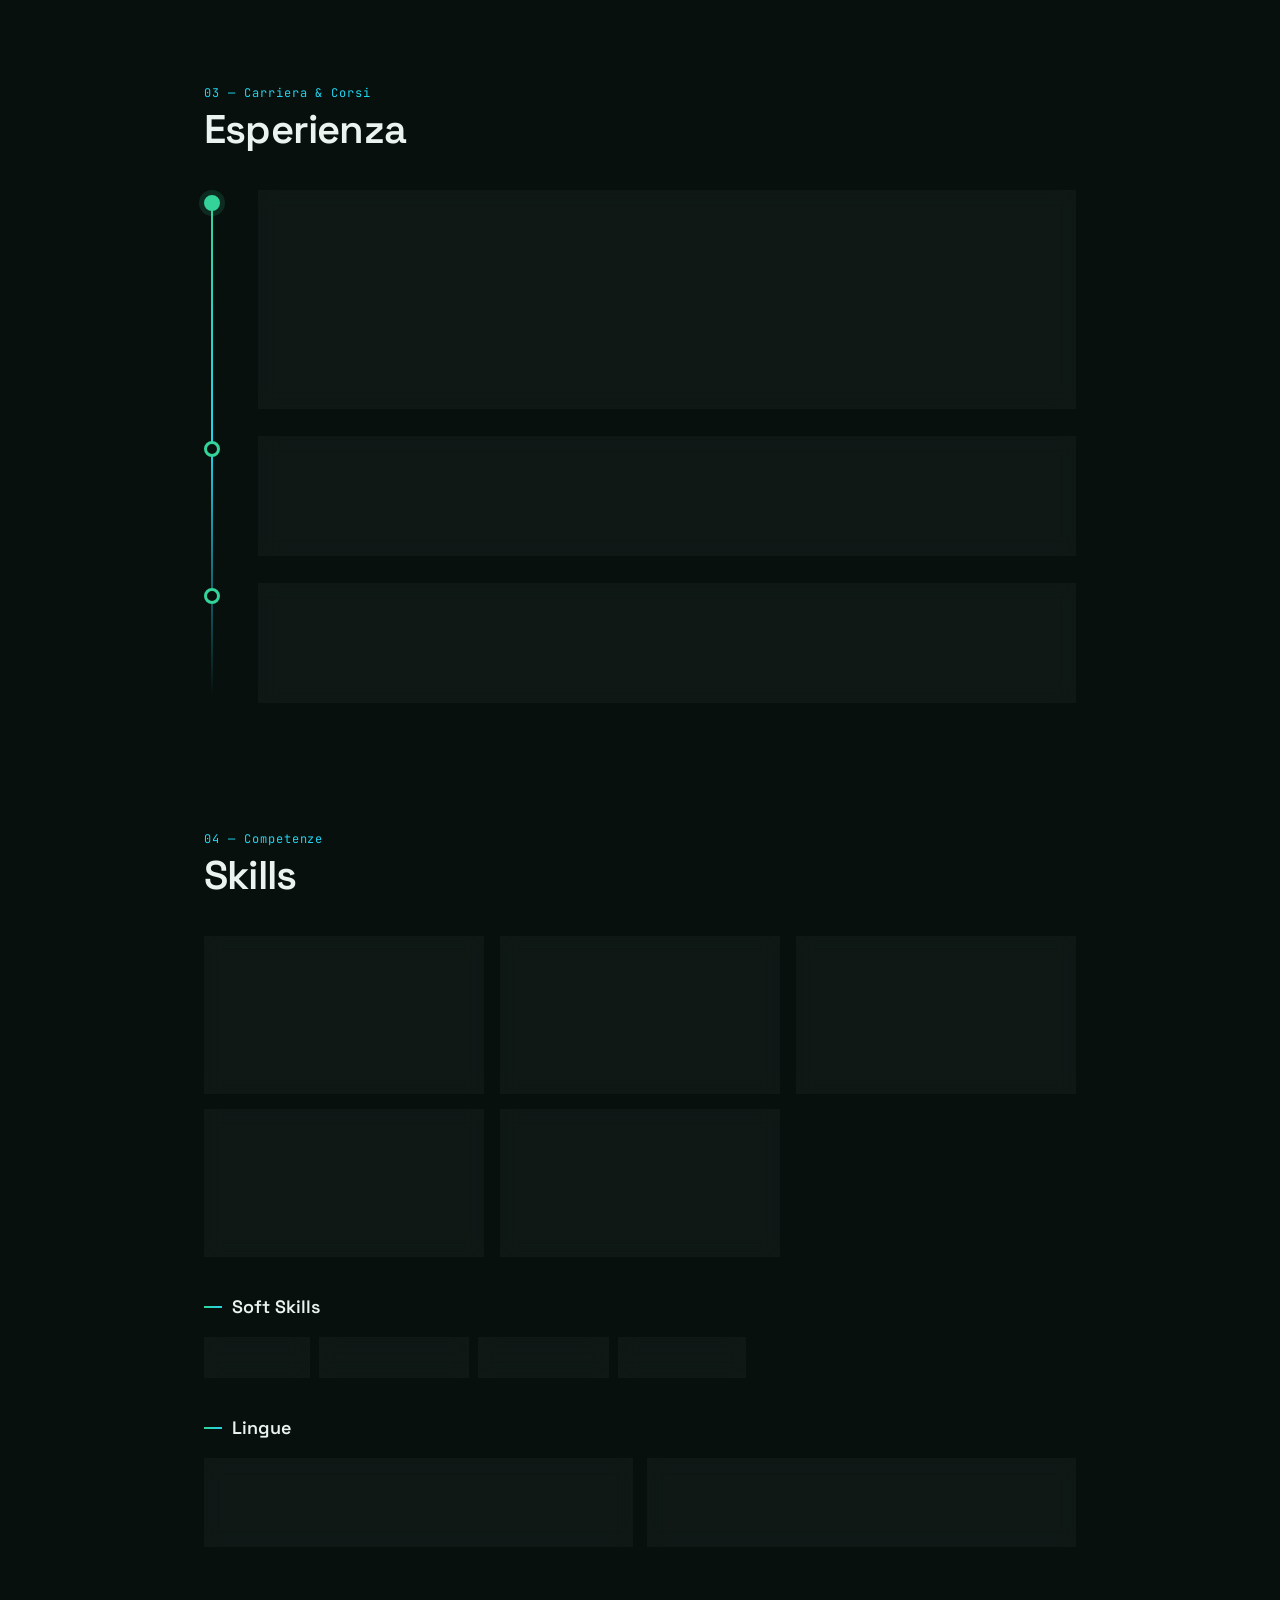
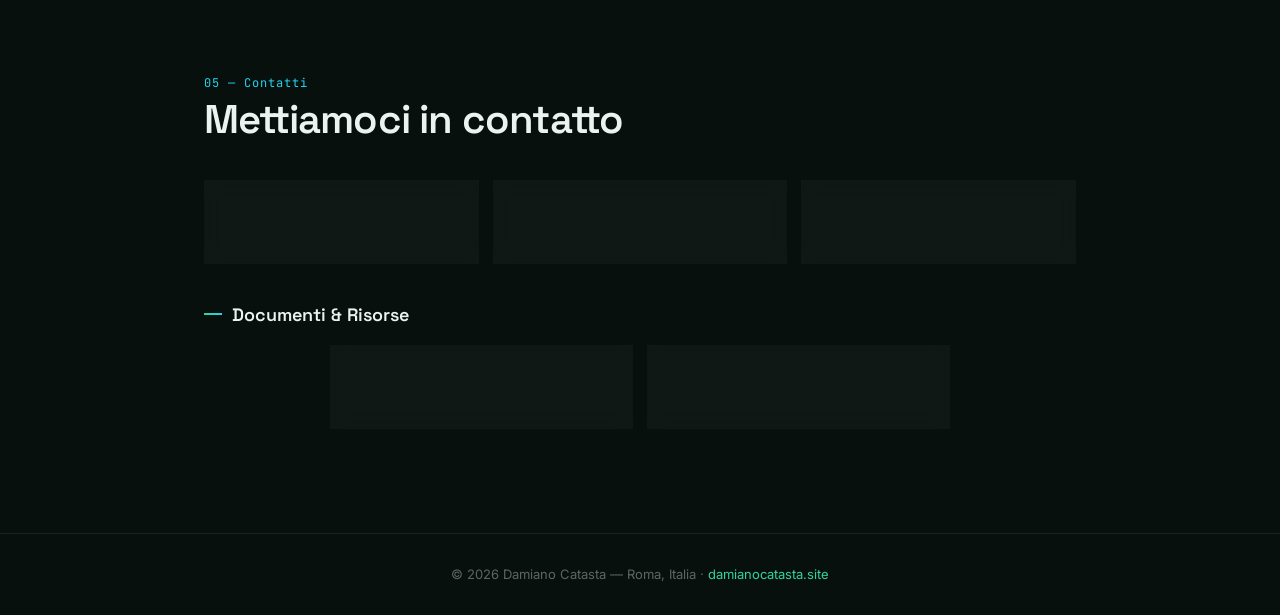
==== commit 35688f22: "fixed DNA and background" ====
--- a/site/index.html
+++ b/site/index.html
@@ -210,7 +210,6 @@
   }
   .avatar-wrap .dna { position: absolute; inset: 0; z-index: 2; pointer-events: none; }
   .avatar-wrap .dna svg { width: 100%; height: 100%; overflow: visible; display: block; }
-  .dna #dnaSpin { transform-box: fill-box; transform-origin: center; animation: spin 24s linear infinite; }
   .dna .s1 { stroke: var(--primary); stroke-width: 2.2; }
   .dna .s2 { stroke: var(--secondary); stroke-width: 2.2; }
   .dna .rg { stroke: var(--primary); stroke-width: 1.3; opacity: 0.32; }
@@ -220,8 +219,7 @@
     filter: drop-shadow(0 0 5px color-mix(in srgb, var(--primary) 60%, transparent));
   }
   .dna .enzCore { fill: var(--bg); }
-  .dna .nascent { stroke: var(--secondary); stroke-width: 2; stroke-dasharray: 4 6; animation: dnaflow 1.1s linear infinite; }
-  @keyframes dnaflow { to { stroke-dashoffset: -20; } }
+  .dna .nascent { stroke: var(--secondary); stroke-width: 2; stroke-dasharray: 4 6; }
 
   /* ── SECTIONS ── */
   section { padding: 64px 0; scroll-margin-top: 70px; }
@@ -710,10 +708,9 @@
 
   // ── Floating molecules / proteins background ──
   (function () {
-    if (window.matchMedia('(prefers-reduced-motion: reduce)').matches) return;
     const canvas = document.getElementById('bg-canvas');
     const ctx = canvas.getContext('2d');
-    let w, h, dpr, mols = [];
+    let w, h, worldH, dpr, mols = [];
 
     function cssVar(name, fb) { return getComputedStyle(root).getPropertyValue(name).trim() || fb; }
     function hexToRgb(hex) {
@@ -726,86 +723,281 @@
     let cSec  = hexToRgb(cssVar('--secondary', '#22d3ee'));
     const rgba = (c, o) => `rgba(${c[0]},${c[1]},${c[2]},${o})`;
 
-    // Molecule templates: atoms (unit coords) + bonds. hetero = heteroatom (O/N-like).
-    function ring(n) {
-      const atoms = [], bonds = [];
-      for (let i = 0; i < n; i++) {
-        const a = (i / n) * Math.PI * 2;
-        atoms.push({ x: Math.cos(a), y: Math.sin(a), hetero: i === 1 });
-      }
-      for (let i = 0; i < n; i++) bonds.push({ a: i, b: (i + 1) % n, double: i % 2 === 0 });
-      return { atoms, bonds };
-    }
-    function chain(n) { // peptide-like zig-zag
-      const atoms = [], bonds = [];
-      for (let i = 0; i < n; i++) atoms.push({ x: i - (n - 1) / 2, y: (i % 2) * 0.7 - 0.35, hetero: i % 3 === 1 });
-      for (let i = 0; i < n - 1; i++) bonds.push({ a: i, b: i + 1, double: i % 2 === 0 });
-      return { atoms, bonds };
-    }
-    function branched() {
-      const atoms = [
-        { x: 0, y: 0, hetero: false }, { x: 1, y: 0.2, hetero: false },
-        { x: -1, y: 0.2, hetero: true }, { x: 0.2, y: 1, hetero: true }, { x: -0.2, y: -1, hetero: false }
-      ];
-      const bonds = [{ a: 0, b: 1 }, { a: 0, b: 2, double: true }, { a: 0, b: 3 }, { a: 0, b: 4 }, { a: 1, b: 3 }];
-      return { atoms, bonds };
-    }
-    const templates = [ring(6), ring(6), ring(5), chain(5), chain(6), branched()];
-
+    // ── Realistic pharmaceutical molecule templates (skeletal formula) ──
+    // tpl(rawAtoms, bonds): auto-centers atoms at centroid
+    function tpl(rawAtoms, bonds) {
+      let cx = 0, cy = 0;
+      rawAtoms.forEach(a => { cx += a[0]; cy += a[1]; });
+      cx /= rawAtoms.length; cy /= rawAtoms.length;
+      return {
+        atoms: rawAtoms.map(([x, y, h]) => ({ x: x - cx, y: y - cy, hetero: !!h })),
+        bonds
+      };
+    }
+
+    // Benzene (C6H6)
+    const benzene = tpl(
+      [[1,0],[.5,.87],[-.5,.87],[-1,0],[-.5,-.87],[.5,-.87]],
+      [{a:0,b:1},{a:1,b:2,double:true},{a:2,b:3},{a:3,b:4,double:true},{a:4,b:5},{a:5,b:0,double:true}]
+    );
+
+    // Caffeine (1,3,7-trimethylxanthine) – fused 6+5 ring, 3×CH3, 2×C=O
+    const caffeine = tpl([
+      [-.5,0,1],[.5,0,0],[1,.87,1],[.5,1.73,0],[-.5,1.73,0],[-1,.87,0],  // N1 C2 N3 C4 C5 C6
+      [1,-.87,1],[-2,.87,1],                                               // O= on C2, O= on C6
+      [-.3,2.6,1],[.7,2.8,0],[1.4,2.1,1],                                 // N7 C8 N9 (5-ring)
+      [-.5,-.87,0],[2,.87,0],[-.3,3.5,0]                                   // CH3 on N1 N3 N7
+    ],[
+      {a:0,b:1},{a:1,b:2},{a:2,b:3},{a:3,b:4},{a:4,b:5},{a:5,b:0},
+      {a:1,b:6,double:true},{a:5,b:7,double:true},
+      {a:4,b:8},{a:8,b:9},{a:9,b:10},{a:10,b:3},
+      {a:0,b:11},{a:2,b:12},{a:8,b:13}
+    ]);
+
+    // Acetaminophen / paracetamol (4-acetamidophenol)
+    const acetaminophen = tpl([
+      [0,1,0],[.87,.5,0],[.87,-.5,0],[0,-1,0],[-.87,-.5,0],[-.87,.5,0],  // ring
+      [0,2,1],                                                              // OH (para)
+      [0,-2,1],[0,-3,0],[.87,-3.5,1],[0,-4,0]                             // NH–C(=O)–CH3
+    ],[
+      {a:0,b:1,double:true},{a:1,b:2},{a:2,b:3,double:true},{a:3,b:4},{a:4,b:5,double:true},{a:5,b:0},
+      {a:0,b:6},
+      {a:3,b:7},{a:7,b:8},{a:8,b:9,double:true},{a:8,b:10}
+    ]);
+
+    // Ibuprofen (2-(4-isobutylphenyl)propanoic acid)
+    const ibuprofen = tpl([
+      [0,1,0],[.87,.5,0],[.87,-.5,0],[0,-1,0],[-.87,-.5,0],[-.87,.5,0],  // ring
+      [0,2,0],[-.87,2.5,0],[0,3,0],[-.87,3.5,1],[.87,3.5,1],              // CH(CH3)–COOH chain (top)
+      [0,-2,0],[0,-3,0],[-.87,-3.5,0],[.87,-3.5,0]                        // –CH2–CH(CH3)2 (bottom)
+    ],[
+      {a:0,b:1},{a:1,b:2,double:true},{a:2,b:3},{a:3,b:4,double:true},{a:4,b:5},{a:5,b:0,double:true},
+      {a:0,b:6},{a:6,b:7},{a:6,b:8},{a:8,b:9,double:true},{a:8,b:10},
+      {a:3,b:11},{a:11,b:12},{a:12,b:13},{a:12,b:14}
+    ]);
+
+    // Aspirin (2-acetoxybenzoic acid)
+    const aspirin = tpl([
+      [0,0,0],[1,0,0],[1.5,.87,0],[1,1.73,0],[0,1.73,0],[-.5,.87,0],  // ring
+      [-.5,-.87,0],[-.5,-1.87,1],[.5,-1.87,1],                         // COOH on C1
+      [2,-.87,1],[2.87,-1.37,0],[3.73,-1.37,1],[2.87,-2.23,0]          // O–CO–CH3 on C2
+    ],[
+      {a:0,b:1,double:true},{a:1,b:2},{a:2,b:3,double:true},{a:3,b:4},{a:4,b:5,double:true},{a:5,b:0},
+      {a:0,b:6},{a:6,b:7,double:true},{a:6,b:8},
+      {a:1,b:9},{a:9,b:10},{a:10,b:11,double:true},{a:10,b:12}
+    ]);
+
+    // Dopamine (3,4-dihydroxyphenethylamine) – catechol + ethylamine
+    const dopamine = tpl([
+      [0,0,0],[1,0,0],[1.5,.87,0],[1,1.73,0],[0,1.73,0],[-.5,.87,0],  // ring
+      [1,2.6,1],[0,2.6,1],                                               // OH OH (catechol)
+      [1,-1,0],[1,-2,0],[1,-3,1]                                         // –CH2–CH2–NH2
+    ],[
+      {a:0,b:1},{a:1,b:2,double:true},{a:2,b:3},{a:3,b:4,double:true},{a:4,b:5},{a:5,b:0,double:true},
+      {a:3,b:6},{a:4,b:7},
+      {a:1,b:8},{a:8,b:9},{a:9,b:10}
+    ]);
+
+    // Adenine (6-aminopurine – DNA/RNA base)
+    const adenine = tpl([
+      [0,0,1],[1,0,0],[1.5,.87,1],[1,1.73,0],[0,1.73,0],[-.5,.87,0],  // 6-ring (N1 C2 N3 C4 C5 C6)
+      [-.3,2.6,1],[.7,2.8,0],[1.4,2.1,1],                               // N7 C8 N9 (5-ring)
+      [-1.5,.87,1]                                                        // –NH2 exocyclic
+    ],[
+      {a:0,b:1},{a:1,b:2},{a:2,b:3},{a:3,b:4},{a:4,b:5},{a:5,b:0},
+      {a:4,b:6},{a:6,b:7},{a:7,b:8},{a:8,b:3},
+      {a:5,b:9}
+    ]);
+
+    // Glycine (simplest amino acid: NH2–CH2–COOH)
+    const glycine = tpl([
+      [0,0,1],[1,0,0],[2,0,0],[2.5,.87,1],[2.5,-.87,1],[1,-1,0]
+    ],[
+      {a:0,b:1},{a:1,b:2},{a:2,b:3,double:true},{a:2,b:4},{a:1,b:5}
+    ]);
+
+    const templates = [
+      benzene,
+      caffeine, caffeine,
+      acetaminophen, acetaminophen,
+      ibuprofen,
+      aspirin,
+      dopamine, dopamine,
+      adenine, adenine,
+      glycine, glycine
+    ];
+
+    // y is in WORLD space (full page height); x wraps in viewport width
     function makeMol() {
       return {
-        x: Math.random() * w, y: Math.random() * h,
-        vx: (Math.random() - 0.5) * 0.16 * dpr, vy: (Math.random() - 0.5) * 0.16 * dpr,
-        ang: Math.random() * Math.PI * 2, va: (Math.random() - 0.5) * 0.0045,
-        scale: (Math.random() * 12 + 14) * dpr,
+        x: Math.random() * w,
+        y: Math.random() * worldH,
+        vx: (Math.random() - 0.5) * 0.13 * dpr,
+        vy: (Math.random() - 0.5) * 0.13 * dpr,
+        ang: Math.random() * Math.PI * 2,
+        va: (Math.random() - 0.5) * 0.004,
+        scale: (Math.random() * 9 + 10) * dpr,
         tpl: templates[Math.floor(Math.random() * templates.length)],
-        op: Math.random() * 0.16 + 0.13
+        op: Math.random() * 0.14 + 0.14,
+        grabbed: false
       };
     }
     function resize() {
       dpr = Math.min(window.devicePixelRatio || 1, 2);
       w = canvas.width = innerWidth * dpr;
       h = canvas.height = innerHeight * dpr;
+      worldH = document.body.scrollHeight * dpr;
       canvas.style.width = innerWidth + 'px';
       canvas.style.height = innerHeight + 'px';
     }
     function init() {
-      const count = innerWidth < 720 ? 9 : 16;
+      // density grows with sqrt(ratio) so large pages don't get overcrowded
+      const ratio = Math.max(1, document.body.scrollHeight / innerHeight);
+      const base = innerWidth < 720 ? 10 : 22;
+      const count = Math.min(Math.round(base * Math.sqrt(ratio)), base * 3);
       mols = [];
       for (let i = 0; i < count; i++) mols.push(makeMol());
     }
+
+    // ── Mouse / touch interaction ──
+    // canvas is pointer-events:none → listen on window, convert to world coords
+    let mx = -9999, my = -9999, mdx = 0, mdy = 0;
+    let grabbed = null;
+
+    // Screen coords → world coords (account for scroll)
+    function toWorld(sx, sy) {
+      return { x: sx * dpr, y: sy * dpr + scrollY * dpr };
+    }
+
+    function nearestMol(wx, wy, maxR) {
+      let best = null, bd = Infinity;
+      for (const m of mols) {
+        const d = Math.hypot(m.x - wx, m.y - wy);
+        if (d < bd && d < maxR) { bd = d; best = m; }
+      }
+      return best;
+    }
+
+    addEventListener('mousemove', e => {
+      const p = toWorld(e.clientX, e.clientY);
+      mdx = p.x - mx; mdy = p.y - my;
+      mx = p.x; my = p.y;
+    }, { passive: true });
+
+    addEventListener('mousedown', e => {
+      if (e.target.closest('nav,button,a,input,select,textarea,label')) return;
+      const p = toWorld(e.clientX, e.clientY);
+      mx = p.x; my = p.y;
+      const m = nearestMol(mx, my, 75 * dpr);
+      if (m) { grabbed = m; m.grabbed = true; document.body.style.cursor = 'grabbing'; }
+    });
+
+    addEventListener('mouseup', () => {
+      if (grabbed) {
+        grabbed.vx = mdx * 0.55; grabbed.vy = mdy * 0.55;
+        grabbed.grabbed = false; grabbed = null;
+      }
+    });
+
+    addEventListener('mouseleave', () => { mx = -9999; my = -9999; });
+
+    addEventListener('touchstart', e => {
+      const t = e.touches[0], p = toWorld(t.clientX, t.clientY);
+      mx = p.x; my = p.y; mdx = mdy = 0;
+      const m = nearestMol(mx, my, 85 * dpr);
+      if (m) { grabbed = m; m.grabbed = true; }
+    }, { passive: true });
+
+    addEventListener('touchmove', e => {
+      if (!grabbed) return;
+      const t = e.touches[0], p = toWorld(t.clientX, t.clientY);
+      mdx = p.x - mx; mdy = p.y - my;
+      mx = p.x; my = p.y;
+    }, { passive: true });
+
+    addEventListener('touchend', () => {
+      if (grabbed) {
+        grabbed.vx = mdx * 0.55; grabbed.vy = mdy * 0.55;
+        grabbed.grabbed = false; grabbed = null;
+      }
+      mx = -9999; my = -9999;
+    });
+
+    // Update worldH when page content changes (e.g. accordions, nav)
+    new ResizeObserver(() => {
+      const nh = document.body.scrollHeight * dpr;
+      if (nh !== worldH) { worldH = nh; }
+    }).observe(document.body);
+
     function draw() {
+      const scrollOff = scrollY * dpr; // world→screen Y offset
       ctx.clearRect(0, 0, w, h);
+      let nearAny = false;
+      const pad = 110 * dpr;
+
       for (const m of mols) {
-        m.x += m.vx; m.y += m.vy; m.ang += m.va;
-        const pad = 70 * dpr;
+        if (m.grabbed) {
+          // Spring-follow cursor in world space
+          m.x += (mx - m.x) * 0.28;
+          m.y += (my - m.y) * 0.28;
+          m.ang += m.va * 0.4;
+        } else {
+          // Repulsion from cursor (world coords)
+          const dx = m.x - mx, dy = m.y - my, d = Math.hypot(dx, dy) || 1;
+          const R = 120 * dpr;
+          if (d < R) {
+            const f = 0.14 * (1 - d / R) * R / d;
+            m.vx += dx * f; m.vy += dy * f;
+            // Only highlight if molecule is actually visible on screen
+            const sy = m.y - scrollOff;
+            if (d < 60 * dpr && sy > -pad && sy < h + pad) nearAny = true;
+          }
+          m.vx *= 0.965; m.vy *= 0.965;
+          const spd = Math.hypot(m.vx, m.vy), MAX = 10 * dpr;
+          if (spd > MAX) { m.vx = m.vx / spd * MAX; m.vy = m.vy / spd * MAX; }
+          m.x += m.vx; m.y += m.vy;
+          m.ang += m.va + spd * 0.004 * Math.sign(m.va || 1);
+        }
+
+        // Horizontal wrap (viewport width)
         if (m.x < -pad) m.x = w + pad; else if (m.x > w + pad) m.x = -pad;
-        if (m.y < -pad) m.y = h + pad; else if (m.y > h + pad) m.y = -pad;
+        // Vertical wrap (full page height)
+        if (m.y < -pad) m.y = worldH + pad; else if (m.y > worldH + pad) m.y = -pad;
+
+        // Project world Y → screen Y
+        const sy = m.y - scrollOff;
+
+        // Skip drawing if off-screen
+        if (sy < -pad || sy > h + pad) continue;
+
         const cos = Math.cos(m.ang), sin = Math.sin(m.ang);
         const pts = m.tpl.atoms.map(a => ({
           x: m.x + (a.x * cos - a.y * sin) * m.scale,
-          y: m.y + (a.x * sin + a.y * cos) * m.scale,
+          y: sy  + (a.x * sin + a.y * cos) * m.scale,
           hetero: a.hetero
         }));
-        ctx.lineWidth = dpr * 1.1;
-        ctx.strokeStyle = rgba(cPrim, m.op);
+        const op = m.grabbed ? Math.min(m.op * 1.9, 0.48) : m.op;
+        ctx.lineWidth = dpr * (m.grabbed ? 1.7 : 1.2);
+        ctx.strokeStyle = rgba(cPrim, op);
         for (const b of m.tpl.bonds) {
+          if (b.a >= pts.length || b.b >= pts.length) continue;
           const p = pts[b.a], q = pts[b.b];
           if (b.double) {
             const dx = q.x - p.x, dy = q.y - p.y, len = Math.hypot(dx, dy) || 1;
-            const ox = -dy / len * 2 * dpr, oy = dx / len * 2 * dpr;
-            ctx.beginPath(); ctx.moveTo(p.x + ox, p.y + oy); ctx.lineTo(q.x + ox, q.y + oy); ctx.stroke();
-            ctx.beginPath(); ctx.moveTo(p.x - ox, p.y - oy); ctx.lineTo(q.x - ox, q.y - oy); ctx.stroke();
+            const ox = -dy / len * 2.2 * dpr, oy = dx / len * 2.2 * dpr;
+            ctx.beginPath(); ctx.moveTo(p.x+ox, p.y+oy); ctx.lineTo(q.x+ox, q.y+oy); ctx.stroke();
+            ctx.beginPath(); ctx.moveTo(p.x-ox, p.y-oy); ctx.lineTo(q.x-ox, q.y-oy); ctx.stroke();
           } else {
             ctx.beginPath(); ctx.moveTo(p.x, p.y); ctx.lineTo(q.x, q.y); ctx.stroke();
           }
         }
         for (const p of pts) {
           const col = p.hetero ? cSec : cPrim;
-          ctx.fillStyle = rgba(col, Math.min(m.op * 2.4, 0.6));
-          ctx.beginPath(); ctx.arc(p.x, p.y, (p.hetero ? 3.2 : 2.4) * dpr, 0, Math.PI * 2); ctx.fill();
+          ctx.fillStyle = rgba(col, Math.min(op * 2.2, 0.55));
+          ctx.beginPath(); ctx.arc(p.x, p.y, (p.hetero ? 3.5 : 2.5) * dpr, 0, Math.PI * 2); ctx.fill();
         }
       }
+      if (!grabbed) document.body.style.cursor = nearAny ? 'grab' : '';
       requestAnimationFrame(draw);
     }
     resize(); init(); draw();
@@ -844,28 +1036,55 @@
           '<path class="s1" d="' + s1 + '"/><path class="s2" d="' + s2 + '"/>' +
         '</g>' +
         '<g class="enzWrap" id="enzWrap">' +
-          '<path class="nascent" fill="none" d="M100 -8 q 9 -8 2 -19"/>' +
+          '<path class="nascent" fill="none" id="nascentPath" d="M100 -8 q 9 -8 2 -19"/>' +
           '<ellipse class="enz" cx="96" cy="7" rx="12.5" ry="10"/>' +
           '<ellipse class="enz" cx="106" cy="2" rx="9.5" ry="8"/>' +
           '<circle class="enzCore" cx="100.5" cy="4.5" r="3.6"/>' +
         '</g>' +
       '</svg>';
 
-    // Enzyme follows the mouse around the DNA ring, pointing toward the cursor
     const wrap = host.parentElement;
+    const dnaSpin = host.querySelector('#dnaSpin');
     const enz = host.querySelector('#enzWrap');
-    let cur = -90, target = -90, active = false;
+    const nascent = host.querySelector('#nascentPath');
+    // Keep angles in [0,360) to avoid overflow in the shortest-path formula
+    const norm = a => ((a % 360) + 360) % 360;
+    const shortDiff = (to, from) => (((to - from + 180) % 360) + 360) % 360 - 180;
+    let cur = 270, target = 270; // 270° = top (enzyme starts at 12 o'clock)
+    let autoMode = true;
+    let isOverAvatar = false;
+    let dashOffset = 0;
+    let ringAngle = 0;
+
     addEventListener('mousemove', function (e) {
+      if (isOverAvatar) return;
+      autoMode = false;
       const r = wrap.getBoundingClientRect();
-      target = Math.atan2(e.clientY - (r.top + r.height / 2), e.clientX - (r.left + r.width / 2)) * 180 / Math.PI;
-      active = true;
+      target = norm(Math.atan2(e.clientY - (r.top + r.height / 2), e.clientX - (r.left + r.width / 2)) * 180 / Math.PI);
     }, { passive: true });
+
+    wrap.addEventListener('mouseenter', function () { isOverAvatar = true; });
+    wrap.addEventListener('mouseleave', function () { isOverAvatar = false; });
+
     (function follow() {
-      if (active && enz) {
-        const d = ((target - cur + 540) % 360) - 180;
-        cur += d * 0.18;
-        enz.setAttribute('transform', 'rotate(' + (cur + 90).toFixed(1) + ' 100 100)');
+      // Nascent strand flow
+      dashOffset -= 0.3;
+      if (nascent) nascent.style.strokeDashoffset = dashOffset;
+
+      // Ring rotation (JS-driven: 24s/revolution ≈ 0.25°/frame @60fps)
+      ringAngle = norm(ringAngle + 0.25);
+      if (dnaSpin) dnaSpin.setAttribute('transform', 'rotate(' + ringAngle.toFixed(2) + ' 100 100)');
+
+      // Enzyme: auto-orbit or follow mouse
+      if (autoMode) {
+        cur = norm(cur + 0.3);
+        target = cur;
+      } else if (!isOverAvatar) {
+        cur = norm(cur + shortDiff(target, cur) * 0.18);
       }
+      // isOverAvatar → freeze
+
+      if (enz) enz.setAttribute('transform', 'rotate(' + norm(cur + 90).toFixed(1) + ' 100 100)');
       requestAnimationFrame(follow);
     })();
   })();
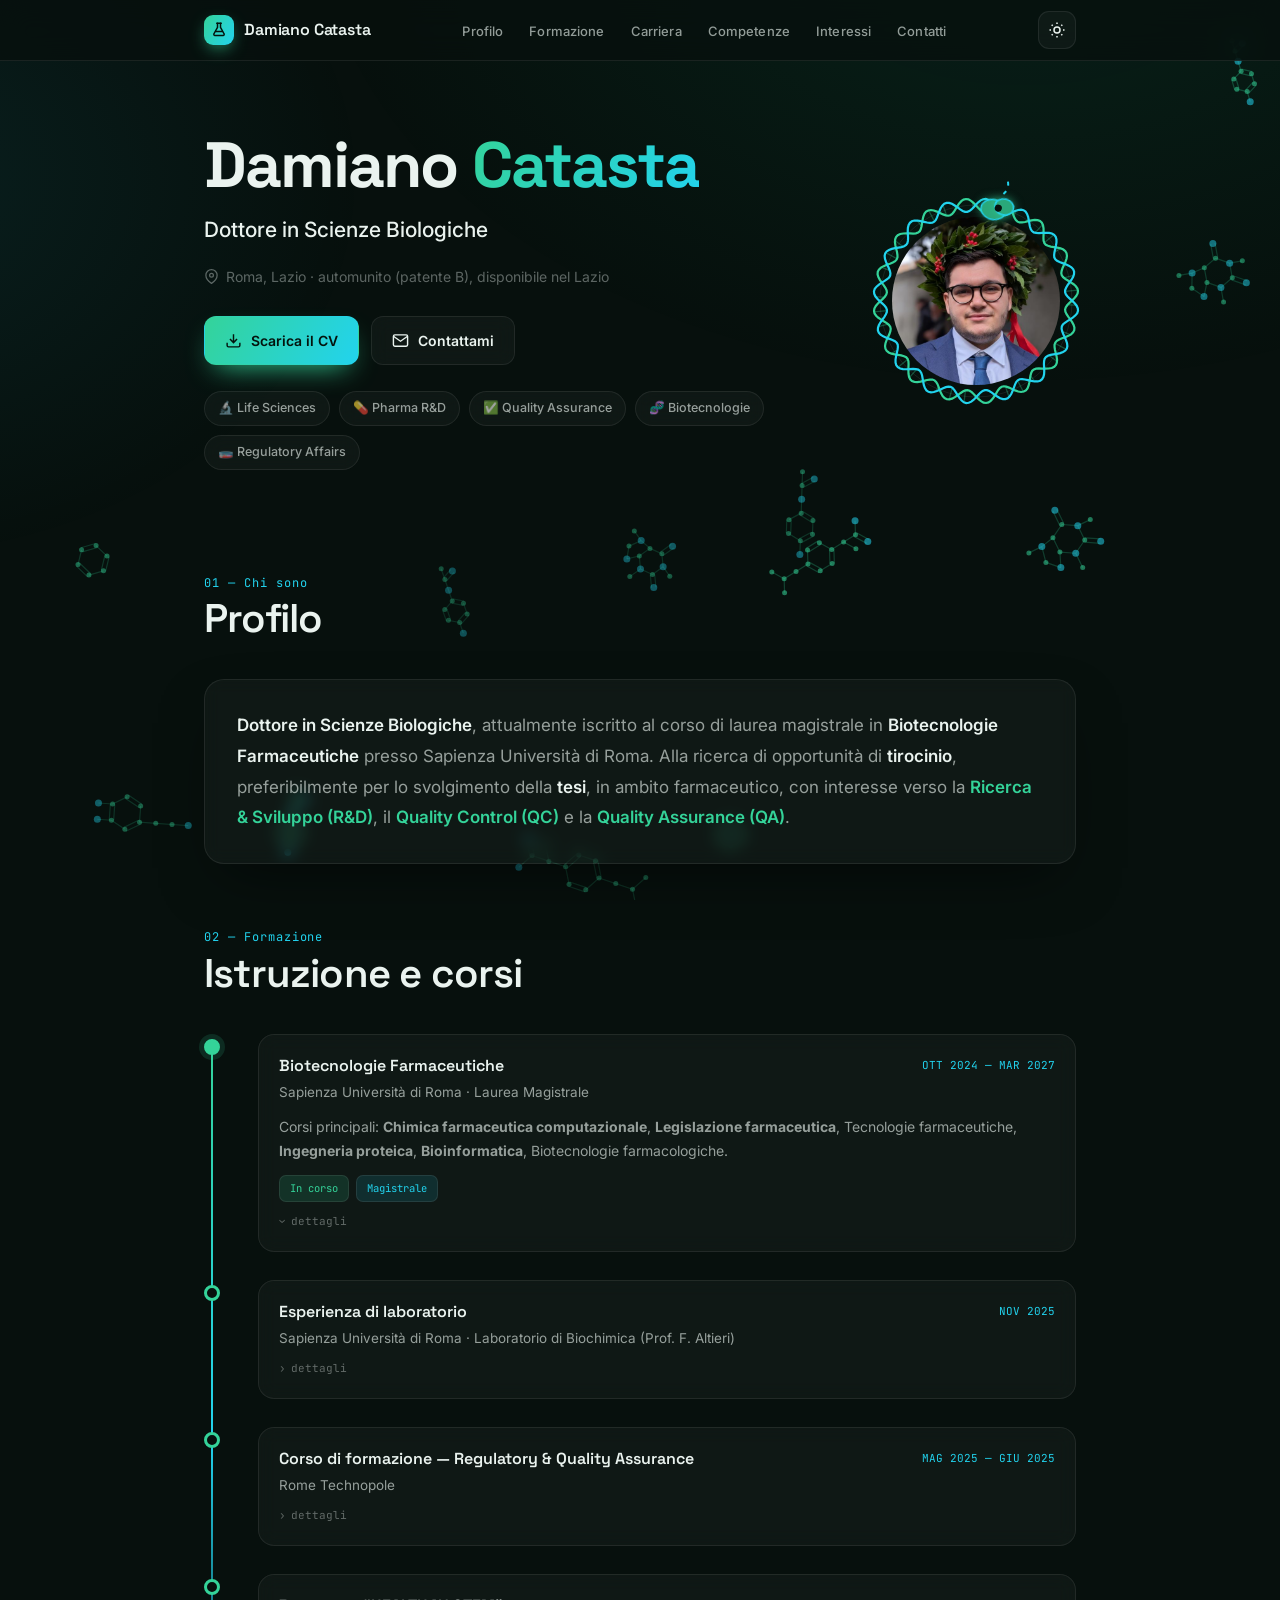
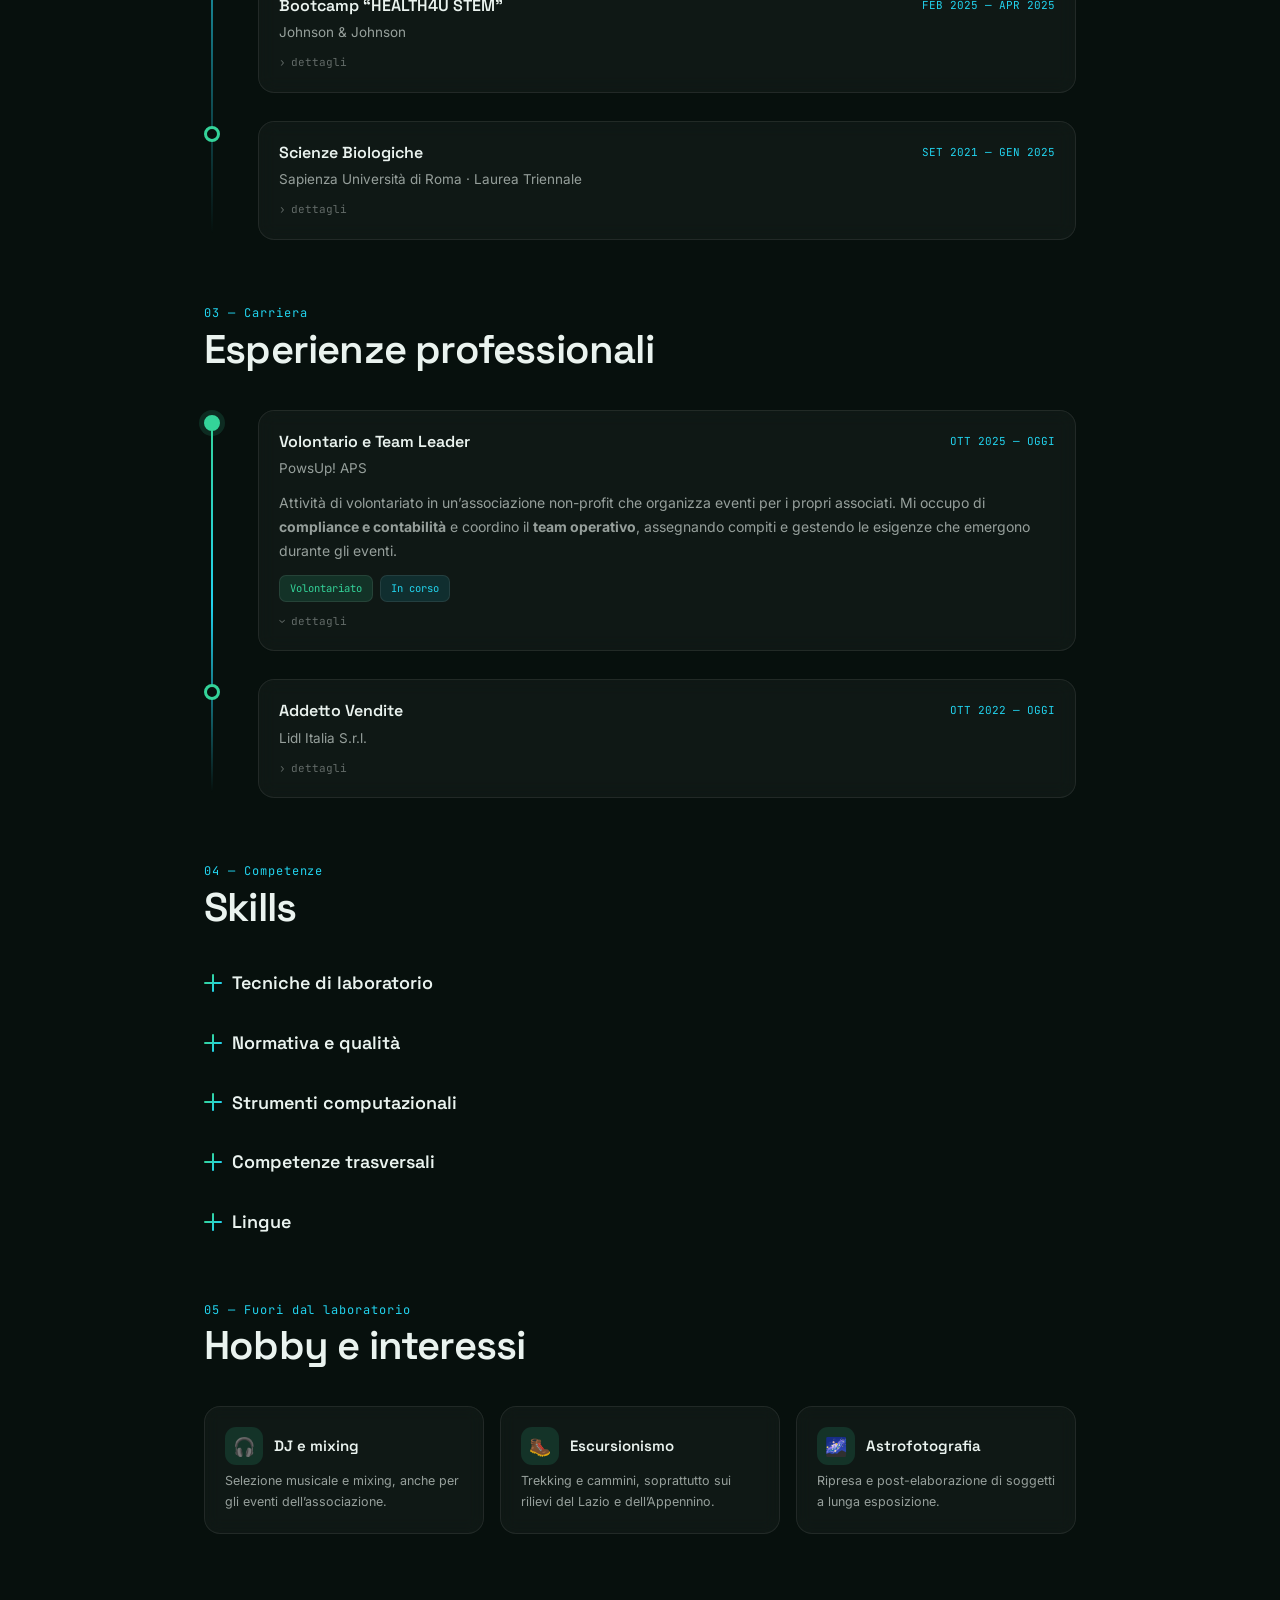
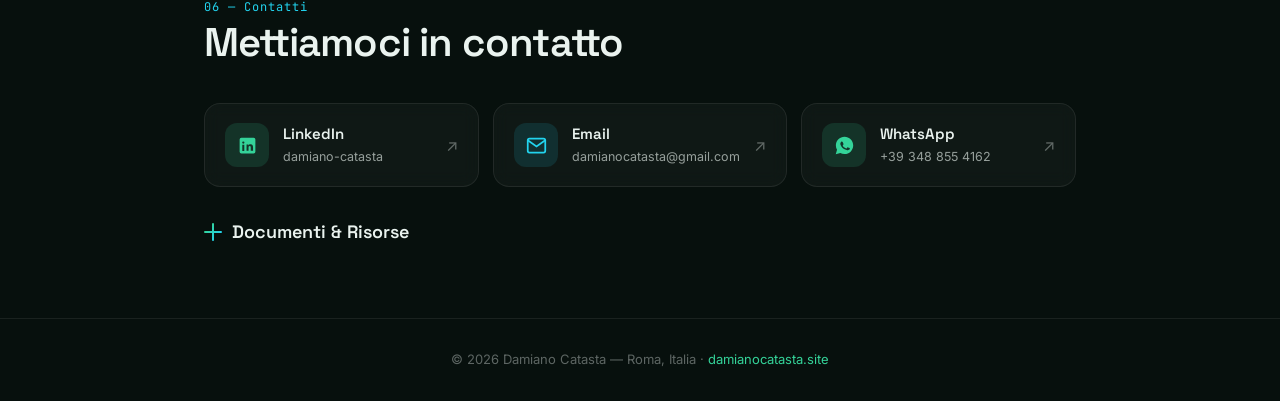
==== commit 7848cfd4: "updated profile info" ====
--- a/site/index.html
+++ b/site/index.html
@@ -4,7 +4,7 @@
 <meta charset="UTF-8">
 <meta name="viewport" content="width=device-width, initial-scale=1.0">
 <title>Damiano Catasta — Biotecnologie Farmaceutiche</title>
-<meta name="description" content="Curriculum di Damiano Catasta, Dottore in Scienze Biologiche e studente di Biotecnologie Farmaceutiche alla Sapienza di Roma. R&D, Quality Assurance e Controllo Qualità in ambito farmaceutico.">
+<meta name="description" content="Curriculum di Damiano Catasta, Dottore in Scienze Biologiche e studente di Biotecnologie Farmaceutiche alla Sapienza di Roma. In cerca di tirocinio per tesi in ambito farmaceutico: R&D, Quality Control e Quality Assurance.">
 <link rel="preconnect" href="https://fonts.googleapis.com">
 <link rel="preconnect" href="https://fonts.gstatic.com" crossorigin>
 <link href="https://fonts.googleapis.com/css2?family=Space+Grotesk:wght@400;500;600;700&family=Inter:wght@300;400;500;600&family=JetBrains+Mono:wght@400;500&display=swap" rel="stylesheet">
@@ -171,9 +171,8 @@
   }
   .hero .role {
     font-size: clamp(17px, 2.4vw, 21px); color: var(--text); font-weight: 500;
-    margin-bottom: 10px;
-  }
-  .hero .lede { font-size: 16px; color: var(--muted); max-width: 540px; margin-bottom: 26px; }
+    margin-bottom: 18px;
+  }
   .hero .loc {
     display: inline-flex; align-items: center; gap: 7px;
     font-size: 14px; color: var(--faint); margin-bottom: 28px;
@@ -222,7 +221,7 @@
   .dna .nascent { stroke: var(--secondary); stroke-width: 2; stroke-dasharray: 4 6; }
 
   /* ── SECTIONS ── */
-  section { padding: 64px 0; scroll-margin-top: 70px; }
+  section { padding: 32px 0; scroll-margin-top: 70px; }
   .sec-head { margin-bottom: 38px; }
   .sec-num {
     font-family: 'JetBrains Mono', monospace; font-size: 12px;
@@ -273,7 +272,7 @@
     white-space: nowrap; padding-top: 3px; flex-shrink: 0;
   }
   .tl-body { max-height: 0; overflow: hidden; opacity: 0; transition: max-height 0.4s ease, opacity 0.3s, margin 0.3s; }
-  .tl.open .tl-body { max-height: 240px; opacity: 1; margin-top: 12px; }
+  .tl.open .tl-body { max-height: 460px; opacity: 1; margin-top: 12px; }
   .tl-desc { font-size: 14px; line-height: 1.7; color: var(--muted); }
   .tags { display: flex; flex-wrap: wrap; gap: 7px; margin-top: 12px; }
   .tag {
@@ -302,18 +301,60 @@
     background: var(--primary-soft); display: grid; place-items: center; font-size: 18px;
   }
   .skill-name { font-family: 'Space Grotesk', sans-serif; font-weight: 600; font-size: 15px; }
-  .skill-sub { font-size: 12.5px; color: var(--muted); margin-bottom: 14px; min-height: 34px; }
-  .dots { display: flex; gap: 5px; }
-  .dots i {
-    width: 100%; height: 5px; border-radius: 3px; background: var(--border-strong); flex: 1;
-  }
-  .dots i.on { background: var(--grad); }
-
+  .skill-sub { font-size: 12.5px; color: var(--muted); min-height: 34px; }
   .subhead {
     font-family: 'Space Grotesk', sans-serif; font-weight: 600; font-size: 18px;
     margin: 36px 0 16px; display: flex; align-items: center; gap: 10px;
   }
   .subhead::before { content: ''; width: 18px; height: 2px; background: var(--grad); }
+
+  /* Subhead comprimibile (accordion) */
+  .subhead.acc { cursor: pointer; user-select: none; margin: 30px 0 14px; transition: color 0.2s; }
+  .subhead.acc.collapsed { margin-bottom: 0; }
+  .subhead.acc:hover { color: var(--primary); }
+  .subhead.acc:hover .acc-ic { transform: scale(1.12); }
+  .subhead.acc::before { display: none; }
+  .acc-ic {
+    position: relative; width: 18px; height: 2px; flex-shrink: 0;
+    border-radius: 2px; background: var(--grad);
+    transition: transform 0.3s cubic-bezier(0.34, 1.45, 0.5, 1);
+  }
+  .acc-ic::after {
+    content: ''; position: absolute; left: 8px; top: -8px;
+    width: 2px; height: 18px; border-radius: 2px; background: var(--grad);
+    opacity: 0; transform: rotate(90deg) scaleY(0.4);
+    transition: opacity 0.28s ease, transform 0.4s cubic-bezier(0.34, 1.45, 0.5, 1);
+  }
+  .subhead.acc.collapsed .acc-ic::after,
+  .subhead.acc.closing .acc-ic::after { opacity: 1; transform: rotate(0deg) scaleY(1); }
+  .subhead.acc:focus-visible { outline: none; color: var(--primary); }
+  .subhead.acc.collapsed + .acc-panel { display: none; }
+
+  /* apertura: le card entrano una dopo l'altra */
+  .acc-panel > * { animation: accItem 0.45s cubic-bezier(0.2, 1.25, 0.4, 1) backwards; }
+  .acc-panel > *:nth-child(2) { animation-delay: 0.055s; }
+  .acc-panel > *:nth-child(3) { animation-delay: 0.11s; }
+  .acc-panel > *:nth-child(4) { animation-delay: 0.165s; }
+  .acc-panel > *:nth-child(5) { animation-delay: 0.22s; }
+  .acc-panel > *:nth-child(n+6) { animation-delay: 0.275s; }
+  @keyframes accItem {
+    from { opacity: 0; transform: translateY(18px) scale(0.94); }
+    60%  { opacity: 1; }
+    to   { opacity: 1; transform: none; }
+  }
+
+  /* chiusura: le card escono in sequenza, dall'ultima alla prima */
+  .acc-panel.closing > * { animation: accItemOut 0.28s cubic-bezier(0.45, 0, 0.7, 0.25) forwards; }
+  .acc-panel.closing > *:nth-last-child(1) { animation-delay: 0s; }
+  .acc-panel.closing > *:nth-last-child(2) { animation-delay: 0.04s; }
+  .acc-panel.closing > *:nth-last-child(3) { animation-delay: 0.08s; }
+  .acc-panel.closing > *:nth-last-child(4) { animation-delay: 0.12s; }
+  .acc-panel.closing > *:nth-last-child(5) { animation-delay: 0.16s; }
+  .acc-panel.closing > *:nth-last-child(n+6) { animation-delay: 0.2s; }
+  @keyframes accItemOut {
+    from { opacity: 1; transform: none; }
+    to   { opacity: 0; transform: translateY(-10px) scale(0.96); }
+  }
 
   .lang-row { display: flex; flex-wrap: wrap; gap: 14px; }
   .lang {
@@ -321,7 +362,13 @@
     border-radius: 16px; padding: 18px 20px; display: flex; align-items: center; gap: 14px;
     backdrop-filter: blur(9px); -webkit-backdrop-filter: blur(9px);
   }
-  .lang .flag { font-size: 30px; }
+  .lang .flag {
+    width: 42px; height: 42px; border-radius: 12px; flex-shrink: 0;
+    background: var(--primary-soft); color: var(--primary);
+    display: grid; place-items: center;
+    font-family: 'JetBrains Mono', monospace; font-size: 14px; font-weight: 500;
+    letter-spacing: 0.03em;
+  }
   .lang .l-name { font-family: 'Space Grotesk', sans-serif; font-weight: 600; font-size: 16px; }
   .lang .l-lvl { font-size: 13px; color: var(--muted); }
   .lang .bars { margin-left: auto; display: flex; gap: 4px; }
@@ -369,6 +416,14 @@
   .reveal.in { opacity: 1; transform: none; }
 
   /* Responsive */
+  /* larghezze intermedie: la nav con 6 voci starebbe stretta e il brand andrebbe a capo */
+  @media (max-width: 880px) {
+    .nav-in { gap: 12px; }
+    .brand { white-space: nowrap; font-size: 15px; }
+    .nav-links { gap: 16px; }
+    .nav-links a { font-size: 12px; }
+  }
+
   @media (max-width: 720px) {
     .hero { padding: 110px 0 50px; }
     .hero-grid { grid-template-columns: 1fr; gap: 28px; }
@@ -393,6 +448,11 @@
   @media (prefers-reduced-motion: reduce) {
     *, *::before, *::after { animation: none !important; scroll-behavior: auto; }
     .reveal { opacity: 1; transform: none; }
+    /* niente movimento, ma apertura e chiusura restano percepibili in dissolvenza */
+    .acc-panel > * { animation: accFade 0.3s ease backwards !important; }
+    .acc-panel.closing > * { animation: accFadeOut 0.22s ease forwards !important; }
+    @keyframes accFade { from { opacity: 0; } to { opacity: 1; } }
+    @keyframes accFadeOut { from { opacity: 1; } to { opacity: 0; } }
   }
 </style>
 </head>
@@ -405,8 +465,9 @@
     <ul class="nav-links" id="navlinks">
       <li><a href="#about">Profilo</a></li>
       <li><a href="#education">Formazione</a></li>
-      <li><a href="#experience">Esperienza</a></li>
+      <li><a href="#experience">Carriera</a></li>
       <li><a href="#skills">Competenze</a></li>
+      <li><a href="#interests">Interessi</a></li>
       <li><a href="#contact">Contatti</a></li>
     </ul>
     <div style="display:flex; gap:10px; align-items:center;">
@@ -425,14 +486,13 @@
     <div class="hero-grid">
       <div>
         <h1>Damiano <span class="grad">Catasta</span></h1>
-        <p class="role">Dottore in Scienze Biologiche · Studente di Biotecnologie Farmaceutiche</p>
-        <p class="lede">Università degli Studi di Roma “La Sapienza”. Focus su Ricerca &amp; Sviluppo, Controllo Qualità e Quality Assurance in ambito farmaceutico.</p>
+        <p class="role">Dottore in Scienze Biologiche</p>
         <p class="loc">
           <svg width="15" height="15" viewBox="0 0 24 24" fill="none" stroke="currentColor" stroke-width="2"><path d="M21 10c0 7-9 13-9 13s-9-6-9-13a9 9 0 0 1 18 0z"/><circle cx="12" cy="10" r="3"/></svg>
-          Roma, Italia
+          Roma, Lazio · automunito (patente B), disponibile nel Lazio
         </p>
         <div class="cta-row">
-          <a class="btn btn-primary" href="assets/CV%20Damiano%20Catasta%20NEW.pdf" target="_blank" rel="noopener">
+          <a class="btn btn-primary" href="assets/CV%20Damiano%20Catasta%202026.pdf" target="_blank" rel="noopener">
             <svg viewBox="0 0 24 24" fill="none" stroke="currentColor" stroke-width="2"><path d="M21 15v4a2 2 0 0 1-2 2H5a2 2 0 0 1-2-2v-4M7 10l5 5 5-5M12 15V3"/></svg>
             Scarica il CV
           </a>
@@ -446,6 +506,7 @@
           <span class="chip">💊 Pharma R&amp;D</span>
           <span class="chip">✅ Quality Assurance</span>
           <span class="chip">🧬 Biotecnologie</span>
+          <span class="chip">🧫 Regulatory Affairs</span>
         </div>
       </div>
       <div class="avatar-wrap">
@@ -462,11 +523,12 @@
       <h2 class="sec-title">Profilo</h2>
     </div>
     <div class="about-card reveal">
-      Laureato in <strong>Scienze Biologiche</strong>, attualmente studente di
-      <strong>Biotecnologie Farmaceutiche</strong> all'Università “La Sapienza” di Roma.
-      In cerca di esperienze formative e professionali in ambito farmaceutico, con particolare
-      interesse verso la <span class="hl">Ricerca &amp; Sviluppo (R&amp;D)</span>,
-      il <span class="hl">Controllo Qualità (QC)</span> e la <span class="hl">Quality Assurance (QA)</span>.
+      <strong>Dottore in Scienze Biologiche</strong>, attualmente iscritto al corso di laurea magistrale in
+      <strong>Biotecnologie Farmaceutiche</strong> presso Sapienza Università di Roma.
+      Alla ricerca di opportunità di <strong>tirocinio</strong>, preferibilmente per lo svolgimento della
+      <strong>tesi</strong>, in ambito farmaceutico, con interesse verso la
+      <span class="hl">Ricerca &amp; Sviluppo (R&amp;D)</span>,
+      il <span class="hl">Quality Control (QC)</span> e la <span class="hl">Quality Assurance (QA)</span>.
     </div>
   </section>
 
@@ -474,7 +536,7 @@
   <section id="education">
     <div class="sec-head reveal">
       <div class="sec-num">02 — Formazione</div>
-      <h2 class="sec-title">Istruzione</h2>
+      <h2 class="sec-title">Istruzione e corsi</h2>
     </div>
     <div class="timeline">
       <div class="tl open reveal">
@@ -482,13 +544,72 @@
           <div class="tl-top">
             <div>
               <div class="tl-role">Biotecnologie Farmaceutiche</div>
-              <div class="tl-org">Università di Roma “La Sapienza” · Laurea Magistrale</div>
+              <div class="tl-org">Sapienza Università di Roma · Laurea Magistrale</div>
             </div>
-            <div class="tl-period">OTT 2024 — OGGI</div>
+            <div class="tl-period">OTT 2024 — MAR 2027</div>
           </div>
           <div class="tl-body">
-            <p class="tl-desc">Studio avanzato di biotecnologie applicate al settore farmaceutico, con approfondimenti su programmazione in Python, software di visualizzazione molecolare (PyMOL, UCSF ChimeraX) e norme GMP.</p>
+            <p class="tl-desc">Corsi principali: <strong>Chimica farmaceutica computazionale</strong>,
+            <strong>Legislazione farmaceutica</strong>, Tecnologie farmaceutiche,
+            <strong>Ingegneria proteica</strong>, <strong>Bioinformatica</strong>,
+            Biotecnologie farmacologiche.</p>
             <div class="tags"><span class="tag">In corso</span><span class="tag cy">Magistrale</span></div>
+          </div>
+          <div class="tl-expand"><span class="ar">›</span> dettagli</div>
+        </div>
+      </div>
+      <div class="tl reveal">
+        <div class="tl-card">
+          <div class="tl-top">
+            <div>
+              <div class="tl-role">Esperienza di laboratorio</div>
+              <div class="tl-org">Sapienza Università di Roma · Laboratorio di Biochimica (Prof. F. Altieri)</div>
+            </div>
+            <div class="tl-period">NOV 2025</div>
+          </div>
+          <div class="tl-body">
+            <p class="tl-desc">Tirocinio di 44 ore in <strong>laboratorio farmaco-biologico</strong>.
+            Studio di inibitori della proteina <strong>PDIA3</strong>: saggi enzimatici di inibizione,
+            <strong>quenching di fluorescenza</strong>, determinazione di IC50 e costanti di dissociazione.</p>
+            <div class="tags"><span class="tag">Tirocinio</span><span class="tag cy">44 ore</span></div>
+          </div>
+          <div class="tl-expand"><span class="ar">›</span> dettagli</div>
+        </div>
+      </div>
+      <div class="tl reveal">
+        <div class="tl-card">
+          <div class="tl-top">
+            <div>
+              <div class="tl-role">Corso di formazione — Regulatory &amp; Quality Assurance</div>
+              <div class="tl-org">Rome Technopole</div>
+            </div>
+            <div class="tl-period">MAG 2025 — GIU 2025</div>
+          </div>
+          <div class="tl-body">
+            <p class="tl-desc">Percorso di approfondimento su <strong>affari regolatori</strong> e
+            <strong>assicurazione della qualità</strong> nel ciclo di vita del farmaco: linee guida
+            <strong>cGMP</strong>, quadri normativi italiano, europeo e statunitense, autorizzazione
+            all’immissione in commercio e <strong>technology transfer</strong>.</p>
+            <div class="tags"><span class="tag">Corso</span><span class="tag cy">Rome Technopole</span></div>
+          </div>
+          <div class="tl-expand"><span class="ar">›</span> dettagli</div>
+        </div>
+      </div>
+      <div class="tl reveal">
+        <div class="tl-card">
+          <div class="tl-top">
+            <div>
+              <div class="tl-role">Bootcamp “HEALTH4U STEM”</div>
+              <div class="tl-org">Johnson &amp; Johnson</div>
+            </div>
+            <div class="tl-period">FEB 2025 — APR 2025</div>
+          </div>
+          <div class="tl-body">
+            <p class="tl-desc">Percorso intensivo dedicato alla <strong>trasformazione digitale</strong>
+            nei processi di R&amp;D e <strong>produzione in ambito farmaceutico e dei dispositivi
+            medici</strong>, con approfondimento sui ruoli emergenti e sull’organizzazione aziendale
+            del settore.</p>
+            <div class="tags"><span class="tag">Bootcamp</span><span class="tag cy">J&amp;J</span></div>
           </div>
           <div class="tl-expand"><span class="ar">›</span> dettagli</div>
         </div>
@@ -498,12 +619,14 @@
           <div class="tl-top">
             <div>
               <div class="tl-role">Scienze Biologiche</div>
-              <div class="tl-org">Università di Roma “La Sapienza” · Laurea Triennale</div>
+              <div class="tl-org">Sapienza Università di Roma · Laurea Triennale</div>
             </div>
             <div class="tl-period">SET 2021 — GEN 2025</div>
           </div>
           <div class="tl-body">
-            <p class="tl-desc">Formazione solida in biologia, biochimica, analisi biochimico-cliniche e mediche. Base per l'accesso al percorso magistrale in biotecnologie.</p>
+            <p class="tl-desc"><strong>Tesi in Farmacologia</strong> — Utilizzo del cannabidiolo nel
+            trattamento del dolore neuropatico: analisi degli effetti sulla proteina <strong>FKBP5</strong>.
+            Formazione di base in biologia, biochimica e analisi biochimico-cliniche.</p>
             <div class="tags"><span class="tag">Triennale</span><span class="tag cy">Completata</span></div>
           </div>
           <div class="tl-expand"><span class="ar">›</span> dettagli</div>
@@ -515,38 +638,25 @@
   <!-- EXPERIENCE -->
   <section id="experience">
     <div class="sec-head reveal">
-      <div class="sec-num">03 — Carriera &amp; Corsi</div>
-      <h2 class="sec-title">Esperienza</h2>
+      <div class="sec-num">03 — Carriera</div>
+      <h2 class="sec-title">Esperienze professionali</h2>
     </div>
     <div class="timeline">
       <div class="tl open reveal">
         <div class="tl-card">
           <div class="tl-top">
             <div>
-              <div class="tl-role">Rome Technopole “Micro-Credentials”</div>
-              <div class="tl-org">QA, Regulatory &amp; Technology Transfer</div>
+              <div class="tl-role">Volontario e Team Leader</div>
+              <div class="tl-org">PowsUp! APS</div>
             </div>
-            <div class="tl-period">MAG 2025 — LUG 2025</div>
+            <div class="tl-period">OTT 2025 — OGGI</div>
           </div>
           <div class="tl-body">
-            <p class="tl-desc">Corso di alta formazione su Quality Assurance, normativa regolatoria farmaceutica e Technology Transfer. Approfondimento delle GMP e delle farmacopee italiana ed europea.</p>
-            <div class="tags"><span class="tag">Corso</span><span class="tag cy">Rome Technopole</span></div>
-          </div>
-          <div class="tl-expand"><span class="ar">›</span> dettagli</div>
-        </div>
-      </div>
-      <div class="tl reveal">
-        <div class="tl-card">
-          <div class="tl-top">
-            <div>
-              <div class="tl-role">J&amp;J Bootcamp “HEALTH4U STEM”</div>
-              <div class="tl-org">Johnson &amp; Johnson × Sapienza</div>
-            </div>
-            <div class="tl-period">FEB 2025 — APR 2025</div>
-          </div>
-          <div class="tl-body">
-            <p class="tl-desc">Bootcamp intensivo in collaborazione con Johnson &amp; Johnson e La Sapienza. Tematiche STEM applicate al settore health, con focus su innovazione farmaceutica e life sciences.</p>
-            <div class="tags"><span class="tag">Bootcamp</span><span class="tag cy">J&amp;J</span></div>
+            <p class="tl-desc">Attività di volontariato in un’associazione non-profit che organizza
+            eventi per i propri associati. Mi occupo di <strong>compliance e contabilità</strong> e
+            coordino il <strong>team operativo</strong>, assegnando compiti e gestendo le esigenze
+            che emergono durante gli eventi.</p>
+            <div class="tags"><span class="tag">Volontariato</span><span class="tag cy">In corso</span></div>
           </div>
           <div class="tl-expand"><span class="ar">›</span> dettagli</div>
         </div>
@@ -561,7 +671,10 @@
             <div class="tl-period">OTT 2022 — OGGI</div>
           </div>
           <div class="tl-body">
-            <p class="tl-desc">Gestione operativa del punto vendita, assistenza clienti, gestione ed elaborazione di feedback, multitasking in ambienti ad alto ritmo. Sviluppo di competenze trasversali di comunicazione e problem solving.</p>
+            <p class="tl-desc">Attività di cassa, assistenza clienti e rifornimento scaffali nei fine
+            settimana. Contesto ad alta intensità operativa, che ha permesso di sviluppare
+            <strong>gestione dello stress</strong> e capacità di <strong>lavorare su più
+            attività in parallelo</strong> con le giuste priorità.</p>
             <div class="tags"><span class="tag">Part-time</span><span class="tag cy">In corso</span></div>
           </div>
           <div class="tl-expand"><span class="ar">›</span> dettagli</div>
@@ -576,50 +689,105 @@
       <div class="sec-num">04 — Competenze</div>
       <h2 class="sec-title">Skills</h2>
     </div>
-    <div class="grid">
-      <div class="skill reveal">
-        <div class="skill-top"><div class="skill-ic">🧪</div><div class="skill-name">Analisi Biochimico-Cliniche</div></div>
-        <div class="skill-sub">Analisi mediche e biologiche — Laurea in Scienze Biologiche</div>
-        <div class="dots"><i class="on"></i><i class="on"></i><i class="on"></i><i class="on"></i><i></i></div>
+
+    <div class="subhead acc collapsed reveal" role="button" tabindex="0" aria-expanded="false"><span class="acc-ic" aria-hidden="true"></span>Tecniche di laboratorio</div>
+    <div class="grid acc-panel">
+      <div class="skill reveal">
+        <div class="skill-top"><div class="skill-ic">🧪</div><div class="skill-name">Saggi enzimatici di inibizione</div></div>
+        <div class="skill-sub">Determinazione di IC50 e costanti di dissociazione</div>
+      </div>
+      <div class="skill reveal">
+        <div class="skill-top"><div class="skill-ic">💡</div><div class="skill-name">Spettrofluorimetria</div></div>
+        <div class="skill-sub">Quenching di fluorescenza e caratterizzazione ligando-proteina</div>
+      </div>
+      <div class="skill reveal">
+        <div class="skill-top"><div class="skill-ic">📊</div><div class="skill-name">Analisi dei dati sperimentali</div></div>
+        <div class="skill-sub">Elaborazione e analisi con Excel e Python</div>
+      </div>
+      <div class="skill reveal">
+        <div class="skill-top"><div class="skill-ic">🧬</div><div class="skill-name">Design di oligonucleotidi</div></div>
+        <div class="skill-sub">Progettazione di primer e sonde per applicazioni molecolari</div>
+      </div>
+    </div>
+
+    <div class="subhead acc collapsed reveal" role="button" tabindex="0" aria-expanded="false"><span class="acc-ic" aria-hidden="true"></span>Normativa e qualità</div>
+    <div class="grid acc-panel">
+      <div class="skill reveal">
+        <div class="skill-top"><div class="skill-ic">📋</div><div class="skill-name">Linee guida EU GMP</div></div>
+        <div class="skill-sub">Buone pratiche di fabbricazione europee</div>
+      </div>
+      <div class="skill reveal">
+        <div class="skill-top"><div class="skill-ic">🧯</div><div class="skill-name">EU GMP Annex 1</div></div>
+        <div class="skill-sub">Produzione di medicinali sterili e controllo della contaminazione</div>
+      </div>
+      <div class="skill reveal">
+        <div class="skill-top"><div class="skill-ic">📜</div><div class="skill-name">AIC &amp; affari regolatori</div></div>
+        <div class="skill-sub">Autorizzazione all’immissione in commercio, technology transfer</div>
+      </div>
+    </div>
+
+    <div class="subhead acc collapsed reveal" role="button" tabindex="0" aria-expanded="false"><span class="acc-ic" aria-hidden="true"></span>Strumenti computazionali</div>
+    <div class="grid acc-panel">
+      <div class="skill reveal">
+        <div class="skill-top"><div class="skill-ic">🧩</div><div class="skill-name">Docking molecolare</div></div>
+        <div class="skill-sub">AutoDock, AutoDock Vina</div>
+      </div>
+      <div class="skill reveal">
+        <div class="skill-top"><div class="skill-ic">🔭</div><div class="skill-name">Visualizzazione molecolare</div></div>
+        <div class="skill-sub">PyMOL, UCSF ChimeraX</div>
+      </div>
+      <div class="skill reveal">
+        <div class="skill-top"><div class="skill-ic">🗄️</div><div class="skill-name">Banche dati biologiche</div></div>
+        <div class="skill-sub">UniProt, PDB, GenBank</div>
       </div>
       <div class="skill reveal">
         <div class="skill-top"><div class="skill-ic">🐍</div><div class="skill-name">Python</div></div>
-        <div class="skill-sub">Progetti personali e universitari — Biotech Farmaceutiche</div>
-        <div class="dots"><i class="on"></i><i class="on"></i><i class="on"></i><i></i><i></i></div>
-      </div>
-      <div class="skill reveal">
-        <div class="skill-top"><div class="skill-ic">🧬</div><div class="skill-name">PyMOL &amp; UCSF ChimeraX</div></div>
-        <div class="skill-sub">Visualizzazione e analisi strutturale molecolare</div>
-        <div class="dots"><i class="on"></i><i class="on"></i><i class="on"></i><i></i><i></i></div>
-      </div>
-      <div class="skill reveal">
-        <div class="skill-top"><div class="skill-ic">📋</div><div class="skill-name">GMP &amp; Farmacopee</div></div>
-        <div class="skill-sub">Italiana ed europea — J&amp;J, Rome Technopole</div>
-        <div class="dots"><i class="on"></i><i class="on"></i><i class="on"></i><i></i><i></i></div>
-      </div>
-      <div class="skill reveal">
-        <div class="skill-top"><div class="skill-ic">💻</div><div class="skill-name">Linux &amp; Windows</div></div>
-        <div class="skill-sub">Ubuntu, Fedora, Mint — Office, LibreOffice</div>
-        <div class="dots"><i class="on"></i><i class="on"></i><i class="on"></i><i class="on"></i><i></i></div>
-      </div>
-    </div>
-
-    <div class="subhead reveal">Soft Skills</div>
-    <div class="soft reveal">
-      <span>Multitasking</span><span>Gestione feedback</span><span>Problem solving</span><span>Comunicazione</span>
-    </div>
-
-    <div class="subhead reveal">Lingue</div>
-    <div class="lang-row">
+        <div class="skill-sub">Scripting per analisi dati e chimica computazionale</div>
+      </div>
+      <div class="skill reveal">
+        <div class="skill-top"><div class="skill-ic">💻</div><div class="skill-name">Office &amp; sistemi operativi</div></div>
+        <div class="skill-sub">Pacchetto Office / LibreOffice · Windows e Linux</div>
+      </div>
+    </div>
+
+    <div class="subhead acc collapsed reveal" role="button" tabindex="0" aria-expanded="false"><span class="acc-ic" aria-hidden="true"></span>Competenze trasversali</div>
+    <div class="soft acc-panel reveal">
+      <span>Gestione della pressione</span><span>Coordinamento di team</span><span>Precisione e rispetto delle procedure</span><span>Comunicazione con il pubblico</span><span>Autonomia organizzativa</span>
+    </div>
+
+    <div class="subhead acc collapsed reveal" role="button" tabindex="0" aria-expanded="false"><span class="acc-ic" aria-hidden="true"></span>Lingue</div>
+    <div class="lang-row acc-panel">
       <div class="lang reveal">
-        <span class="flag">🇮🇹</span>
+        <span class="flag">IT</span>
         <div><div class="l-name">Italiano</div><div class="l-lvl">Madrelingua</div></div>
         <div class="bars"><i class="on"></i><i class="on"></i><i class="on"></i><i class="on"></i><i class="on"></i></div>
       </div>
       <div class="lang reveal">
-        <span class="flag">🇬🇧</span>
-        <div><div class="l-name">Inglese</div><div class="l-lvl">Fluente — B2 / C1</div></div>
+        <span class="flag">EN</span>
+        <div><div class="l-name">Inglese</div><div class="l-lvl">B2 — Intermedio superiore</div></div>
         <div class="bars"><i class="on"></i><i class="on"></i><i class="on"></i><i class="on"></i><i></i></div>
+      </div>
+    </div>
+  </section>
+
+  <!-- INTERESTS -->
+  <section id="interests">
+    <div class="sec-head reveal">
+      <div class="sec-num">05 — Fuori dal laboratorio</div>
+      <h2 class="sec-title">Hobby e interessi</h2>
+    </div>
+    <div class="grid">
+      <div class="skill reveal">
+        <div class="skill-top"><div class="skill-ic">🎧</div><div class="skill-name">DJ e mixing</div></div>
+        <div class="skill-sub">Selezione musicale e mixing, anche per gli eventi dell’associazione.</div>
+      </div>
+      <div class="skill reveal">
+        <div class="skill-top"><div class="skill-ic">🥾</div><div class="skill-name">Escursionismo</div></div>
+        <div class="skill-sub">Trekking e cammini, soprattutto sui rilievi del Lazio e dell’Appennino.</div>
+      </div>
+      <div class="skill reveal">
+        <div class="skill-top"><div class="skill-ic">🌌</div><div class="skill-name">Astrofotografia</div></div>
+        <div class="skill-sub">Ripresa e post-elaborazione di soggetti a lunga esposizione.</div>
       </div>
     </div>
   </section>
@@ -627,7 +795,7 @@
   <!-- CONTACT -->
   <section id="contact">
     <div class="sec-head reveal">
-      <div class="sec-num">05 — Contatti</div>
+      <div class="sec-num">06 — Contatti</div>
       <h2 class="sec-title">Mettiamoci in contatto</h2>
     </div>
     <div class="contact-grid cols3">
@@ -648,16 +816,16 @@
       </a>
     </div>
 
-    <div class="subhead reveal">Documenti &amp; Risorse</div>
-    <div class="contact-grid cols2">
-      <a class="ccard cy reveal" href="assets/CV%20Damiano%20Catasta%20NEW.pdf" target="_blank" rel="noopener">
+    <div class="subhead acc collapsed reveal" role="button" tabindex="0" aria-expanded="false"><span class="acc-ic" aria-hidden="true"></span>Documenti &amp; Risorse</div>
+    <div class="contact-grid cols2 acc-panel">
+      <a class="ccard cy reveal" href="assets/CV%20Damiano%20Catasta%202026.pdf" target="_blank" rel="noopener">
         <div class="ic"><svg viewBox="0 0 24 24" fill="none" stroke="currentColor" stroke-width="2"><path d="M14 2H6a2 2 0 0 0-2 2v16a2 2 0 0 0 2 2h12a2 2 0 0 0 2-2V8z"/><path d="M14 2v6h6M9 13h6M9 17h6"/></svg></div>
-        <div><div class="c-label">Curriculum Vitae</div><div class="c-sub">Versione cartacea (IT)</div></div>
+        <div><div class="c-label">Curriculum Vitae</div><div class="c-sub">Versione PDF (IT) · agosto 2026</div></div>
         <span class="ar">↗</span>
       </a>
       <a class="ccard reveal" href="assets/SB_1994185_catasta_elaborato.pdf" target="_blank" rel="noopener">
         <div class="ic"><svg viewBox="0 0 24 24" fill="none" stroke="currentColor" stroke-width="2"><path d="M2 3h6a4 4 0 0 1 4 4v14a3 3 0 0 0-3-3H2zM22 3h-6a4 4 0 0 0-4 4v14a3 3 0 0 1 3-3h7z"/></svg></div>
-        <div><div class="c-label">Tesi di Laurea</div><div class="c-sub">Scienze Biologiche (IT)</div></div>
+        <div><div class="c-label">Tesi di Laurea</div><div class="c-sub">Cannabidiolo e FKBP5 — Scienze Biologiche</div></div>
         <span class="ar">↗</span>
       </a>
     </div>
@@ -704,6 +872,51 @@
   document.querySelectorAll('.reveal').forEach((el, i) => {
     el.style.transitionDelay = (i % 4 * 60) + 'ms';
     obs.observe(el);
+  });
+
+  // ── Subhead comprimibili (skills) ──
+  document.querySelectorAll('.subhead.acc').forEach(sh => {
+    const panel = sh.nextElementSibling;
+    let closeTimer = null;
+
+    // i figli .reveal non vengono mai osservati da chiusi: li mostro all'apertura
+    function showReveals() {
+      [panel, ...panel.querySelectorAll('.reveal')].forEach(el => {
+        if (el.classList.contains('reveal')) el.classList.add('in');
+      });
+    }
+    // deve coprire animazione + ritardi dell'ultima card
+    function closeMs() {
+      return matchMedia('(prefers-reduced-motion: reduce)').matches ? 240 : 500;
+    }
+    function open() {
+      sh.classList.remove('collapsed', 'closing');
+      panel.classList.remove('closing');
+      sh.setAttribute('aria-expanded', 'true');
+      showReveals();
+    }
+    function toggle() {
+      if (closeTimer) {            // chiusura in corso: annullo e riapro
+        clearTimeout(closeTimer);
+        closeTimer = null;
+        open();
+        return;
+      }
+      if (sh.classList.contains('collapsed')) { open(); return; }
+      sh.classList.add('closing');  // chiudo solo a animazione finita
+      panel.classList.add('closing');
+      sh.setAttribute('aria-expanded', 'false');
+      closeTimer = setTimeout(() => {
+        closeTimer = null;
+        sh.classList.remove('closing');
+        panel.classList.remove('closing');
+        sh.classList.add('collapsed');
+      }, closeMs());
+    }
+    sh.addEventListener('click', toggle);
+    sh.addEventListener('keydown', e => {
+      if (e.key === 'Enter' || e.key === ' ') { e.preventDefault(); toggle(); }
+    });
   });
 
   // ── Floating molecules / proteins background ──
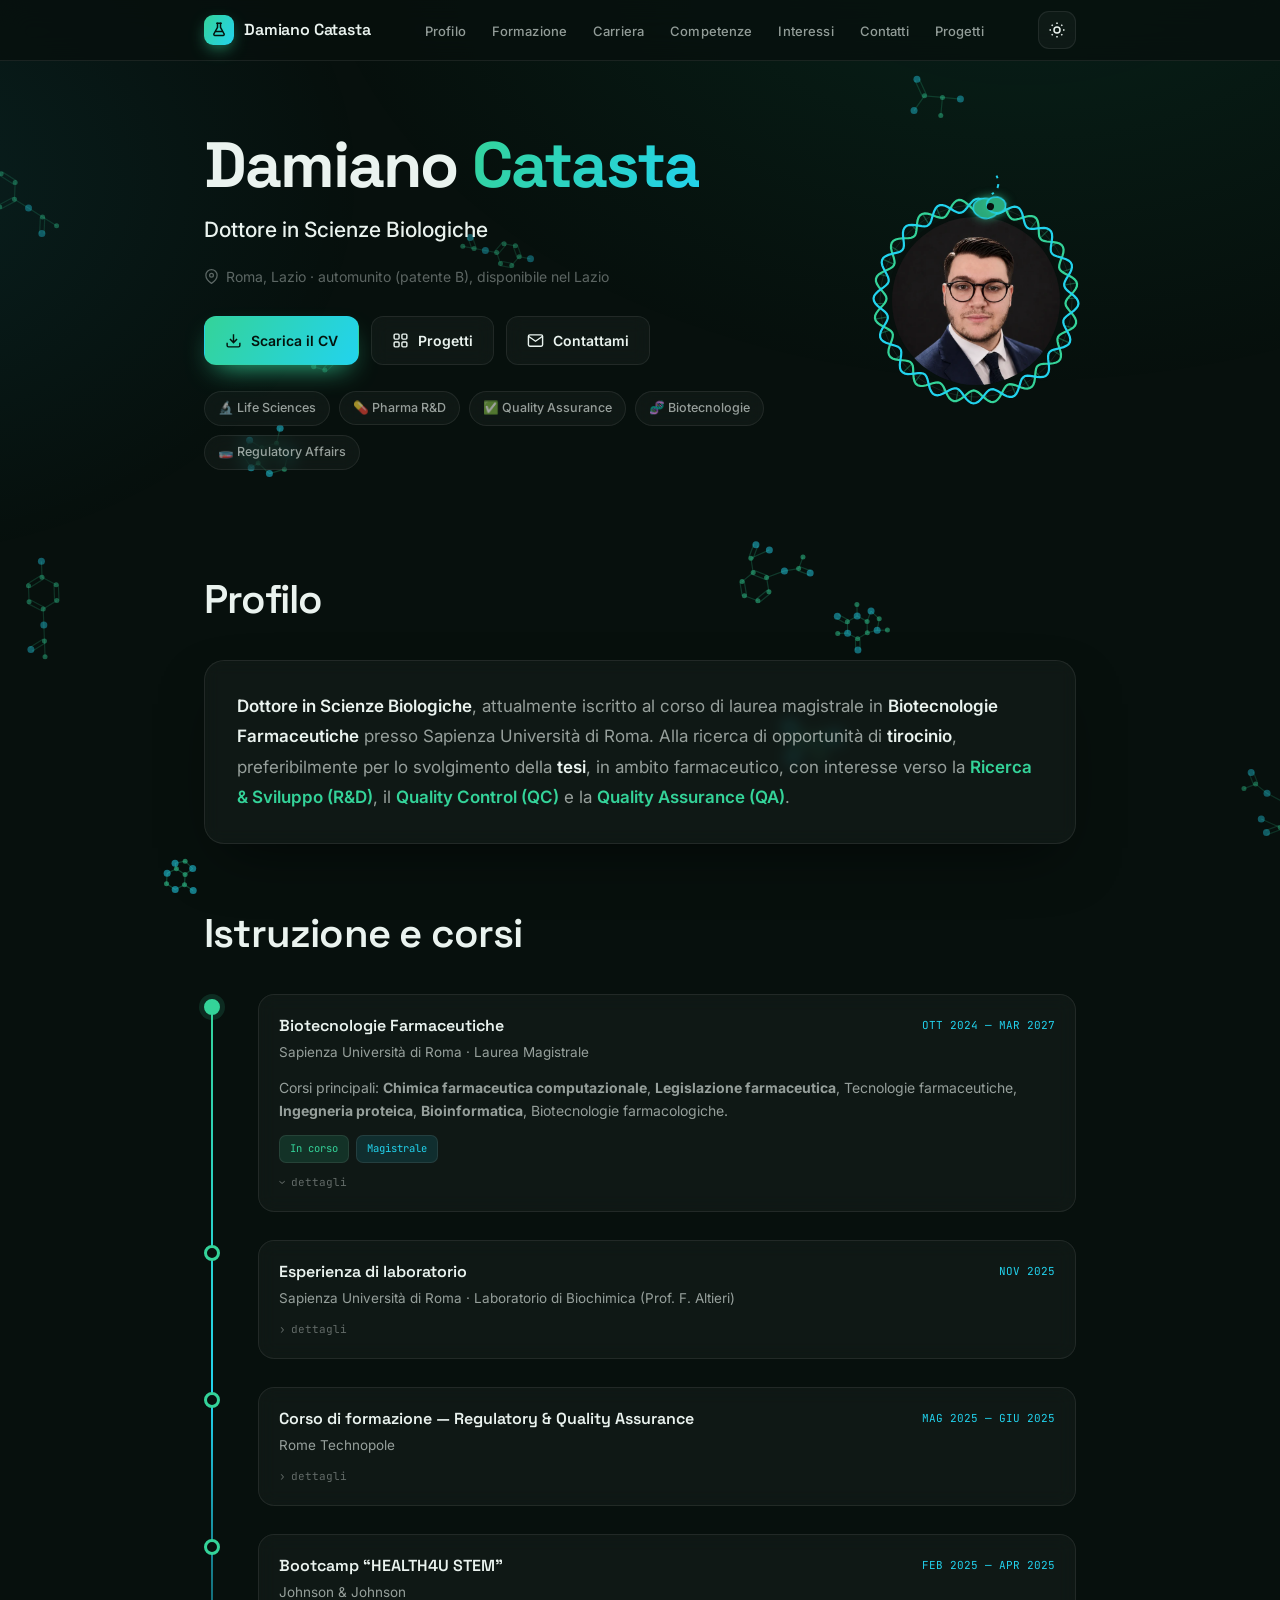
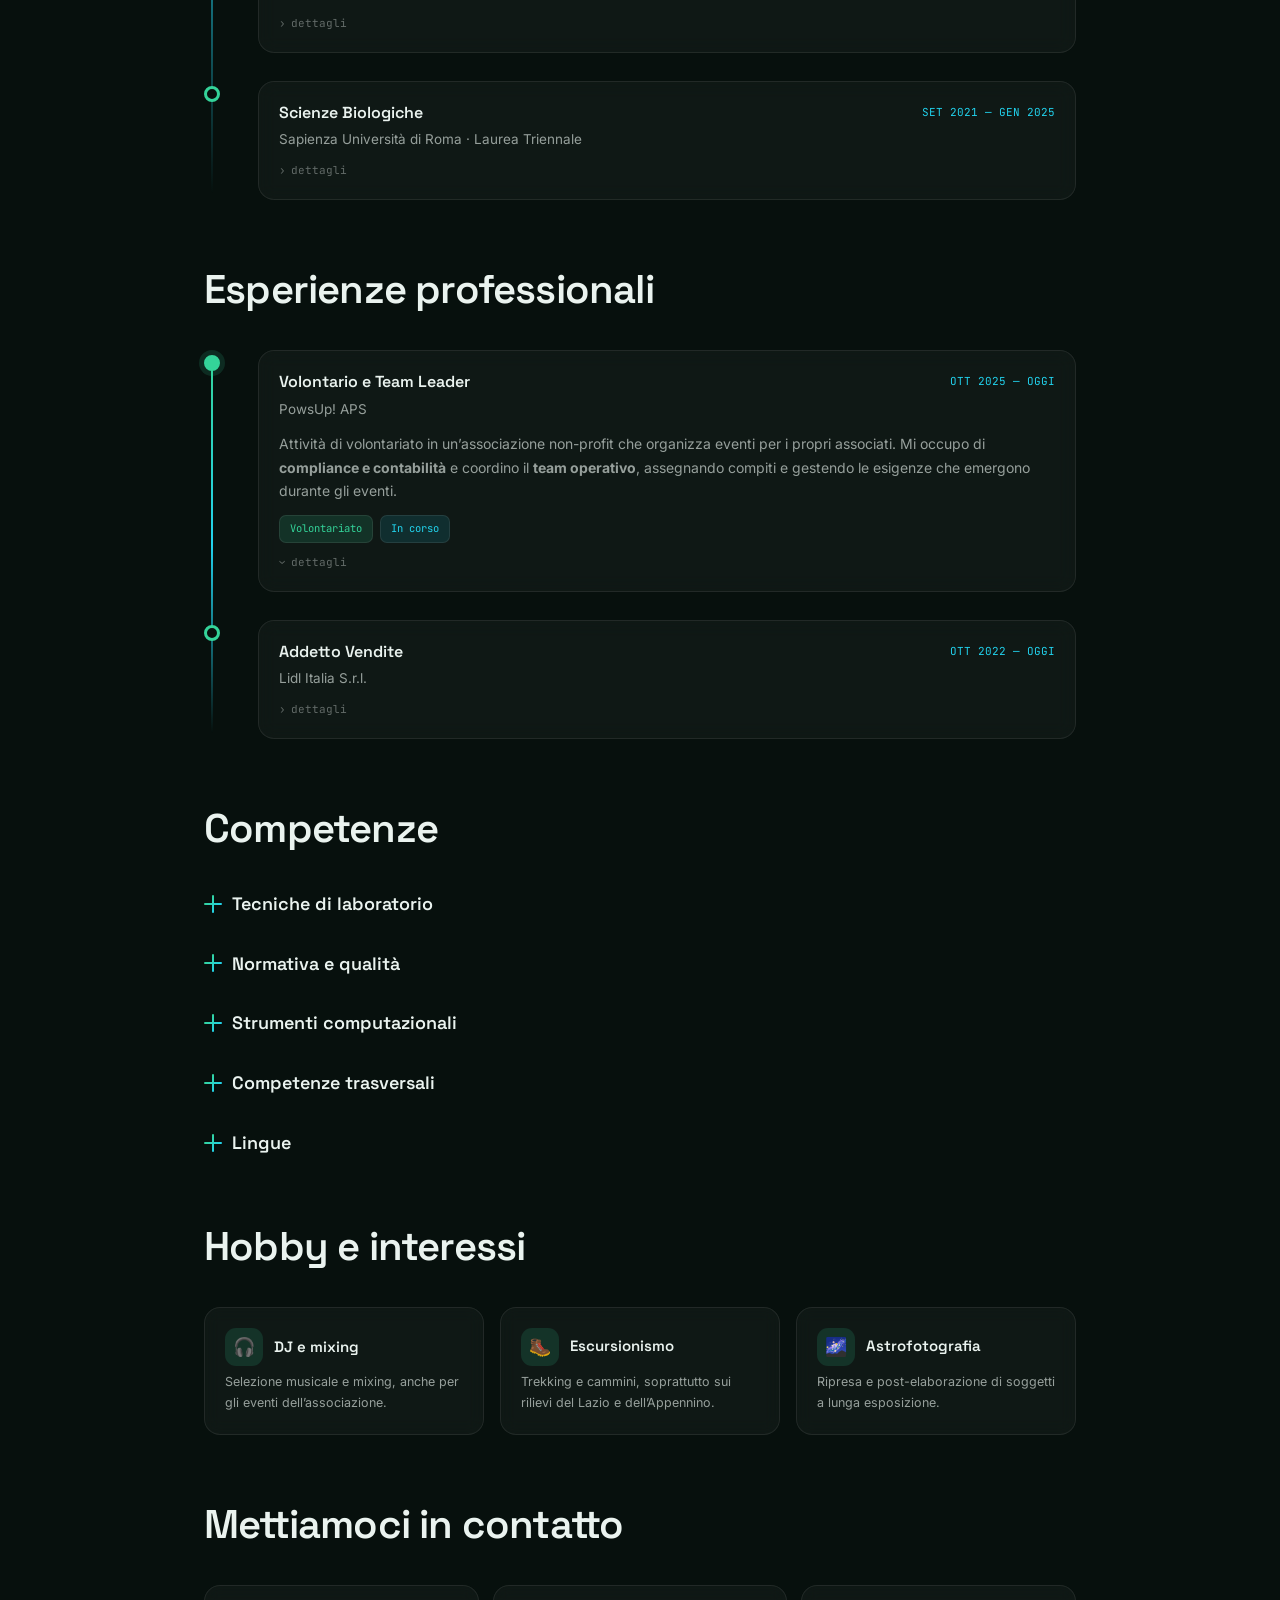
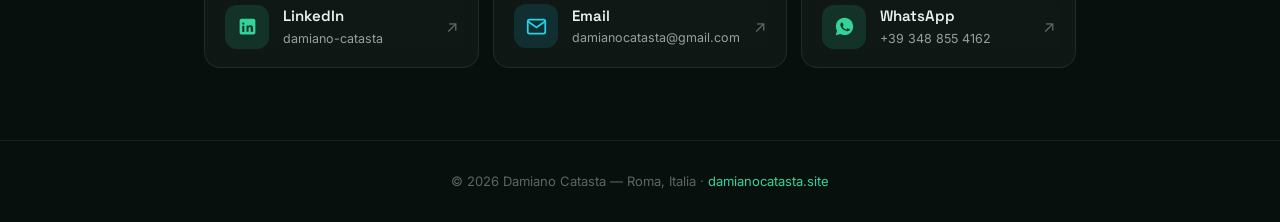
==== commit 0302c220: "Added project section" ====
--- a/site/index.html
+++ b/site/index.html
@@ -3,458 +3,12 @@
 <head>
 <meta charset="UTF-8">
 <meta name="viewport" content="width=device-width, initial-scale=1.0">
-<title>Damiano Catasta — Biotecnologie Farmaceutiche</title>
+<title>Damiano Catasta - Biotecnologie Farmaceutiche</title>
 <meta name="description" content="Curriculum di Damiano Catasta, Dottore in Scienze Biologiche e studente di Biotecnologie Farmaceutiche alla Sapienza di Roma. In cerca di tirocinio per tesi in ambito farmaceutico: R&D, Quality Control e Quality Assurance.">
 <link rel="preconnect" href="https://fonts.googleapis.com">
 <link rel="preconnect" href="https://fonts.gstatic.com" crossorigin>
 <link href="https://fonts.googleapis.com/css2?family=Space+Grotesk:wght@400;500;600;700&family=Inter:wght@300;400;500;600&family=JetBrains+Mono:wght@400;500&display=swap" rel="stylesheet">
-<style>
-  *, *::before, *::after { box-sizing: border-box; margin: 0; padding: 0; }
-
-  :root {
-    --bg: #07100d;
-    --bg-grad: radial-gradient(1200px 800px at 80% -10%, rgba(16,185,129,0.10), transparent 60%),
-               radial-gradient(900px 700px at -10% 20%, rgba(34,211,238,0.08), transparent 55%);
-    --surface: rgba(255,255,255,0.035);
-    --surface-solid: #0f1a16;
-    --border: rgba(255,255,255,0.08);
-    --border-strong: rgba(255,255,255,0.16);
-    --text: #eaf3ef;
-    --muted: rgba(234,243,239,0.62);
-    --faint: rgba(234,243,239,0.38);
-    --primary: #34d399;
-    --secondary: #22d3ee;
-    --primary-soft: rgba(52,211,153,0.14);
-    --secondary-soft: rgba(34,211,238,0.12);
-    --shadow: 0 24px 60px -20px rgba(0,0,0,0.6);
-    --grad: linear-gradient(120deg, #34d399, #22d3ee);
-  }
-
-  [data-theme="light"] {
-    --bg: #f3f8f6;
-    --bg-grad: radial-gradient(1200px 800px at 85% -10%, rgba(16,185,129,0.14), transparent 60%),
-               radial-gradient(900px 700px at -10% 15%, rgba(6,182,212,0.12), transparent 55%);
-    --surface: rgba(255,255,255,0.7);
-    --surface-solid: #ffffff;
-    --border: rgba(6,40,30,0.10);
-    --border-strong: rgba(6,40,30,0.18);
-    --text: #0c1f19;
-    --muted: rgba(12,31,25,0.66);
-    --faint: rgba(12,31,25,0.42);
-    --primary: #059669;
-    --secondary: #0891b2;
-    --primary-soft: rgba(5,150,105,0.10);
-    --secondary-soft: rgba(8,145,178,0.10);
-    --shadow: 0 24px 50px -24px rgba(6,40,30,0.25);
-    --grad: linear-gradient(120deg, #059669, #0891b2);
-  }
-
-  html { scroll-behavior: smooth; -webkit-text-size-adjust: 100%; }
-
-  body {
-    background: var(--bg);
-    color: var(--text);
-    font-family: 'Inter', sans-serif;
-    font-weight: 400;
-    line-height: 1.65;
-    overflow-x: hidden;
-    min-height: 100vh;
-    transition: background 0.4s ease, color 0.4s ease;
-  }
-
-  body::before {
-    content: '';
-    position: fixed;
-    inset: 0;
-    background: var(--bg-grad);
-    z-index: 0;
-    pointer-events: none;
-  }
-
-  #bg-canvas {
-    position: fixed;
-    inset: 0;
-    width: 100%; height: 100%;
-    z-index: 0;
-    pointer-events: none;
-  }
-
-  .wrap {
-    position: relative;
-    z-index: 2;
-    max-width: 920px;
-    margin: 0 auto;
-    padding: 0 24px;
-  }
-
-  ::selection { background: var(--primary-soft); }
-
-  a { color: inherit; }
-
-  /* ── NAV ── */
-  nav {
-    position: fixed;
-    top: 0; left: 0; right: 0;
-    z-index: 100;
-    background: color-mix(in srgb, var(--bg) 78%, transparent);
-    backdrop-filter: blur(14px);
-    -webkit-backdrop-filter: blur(14px);
-    border-bottom: 1px solid var(--border);
-  }
-  .nav-in {
-    max-width: 920px; margin: 0 auto;
-    height: 60px; padding: 0 24px;
-    display: flex; align-items: center; justify-content: space-between;
-  }
-  .brand {
-    display: flex; align-items: center; gap: 10px;
-    font-family: 'Space Grotesk', sans-serif;
-    font-weight: 600; font-size: 16px; letter-spacing: -0.01em;
-    text-decoration: none; color: var(--text);
-  }
-  .brand .logo {
-    width: 30px; height: 30px; border-radius: 9px;
-    background: var(--grad);
-    display: grid; place-items: center;
-    color: #04130d; font-weight: 700; font-size: 14px;
-    box-shadow: 0 6px 18px -6px var(--primary);
-  }
-  .brand .logo svg { width: 18px; height: 18px; }
-  .nav-links { display: flex; align-items: center; gap: 26px; list-style: none; }
-  .nav-links a {
-    font-size: 13px; font-weight: 500; color: var(--muted);
-    text-decoration: none; letter-spacing: 0.01em; transition: color 0.2s;
-  }
-  .nav-links a:hover { color: var(--text); }
-
-  .theme-btn {
-    width: 38px; height: 38px; border-radius: 11px;
-    border: 1px solid var(--border); background: var(--surface);
-    color: var(--text); cursor: pointer; display: grid; place-items: center;
-    transition: border-color 0.2s, transform 0.2s;
-  }
-  .theme-btn:hover { border-color: var(--border-strong); transform: translateY(-1px); }
-  .theme-btn svg { width: 18px; height: 18px; }
-  .nav-toggle { display: none; }
-
-  /* ── HERO ── */
-  .hero { padding: 132px 0 72px; }
-  .hero-grid {
-    display: grid; grid-template-columns: 1fr auto; gap: 40px; align-items: center;
-  }
-  .eyebrow {
-    display: inline-flex; align-items: center; gap: 8px;
-    font-family: 'JetBrains Mono', monospace; font-size: 12px;
-    color: var(--primary); letter-spacing: 0.04em;
-    padding: 6px 12px; border-radius: 100px;
-    background: var(--primary-soft); border: 1px solid var(--border);
-    margin-bottom: 22px;
-    backdrop-filter: blur(9px); -webkit-backdrop-filter: blur(9px);
-  }
-  .eyebrow .pulse {
-    width: 7px; height: 7px; border-radius: 50%; background: var(--primary);
-    box-shadow: 0 0 0 0 var(--primary); animation: pulse 2.2s infinite;
-  }
-  @keyframes pulse {
-    0% { box-shadow: 0 0 0 0 color-mix(in srgb, var(--primary) 60%, transparent); }
-    70% { box-shadow: 0 0 0 9px transparent; }
-    100% { box-shadow: 0 0 0 0 transparent; }
-  }
-  .hero h1 {
-    font-family: 'Space Grotesk', sans-serif;
-    font-size: clamp(38px, 7vw, 64px); font-weight: 700;
-    line-height: 1.04; letter-spacing: -0.03em; margin-bottom: 14px;
-  }
-  .hero h1 .grad {
-    background: var(--grad); -webkit-background-clip: text; background-clip: text;
-    -webkit-text-fill-color: transparent;
-  }
-  .hero .role {
-    font-size: clamp(17px, 2.4vw, 21px); color: var(--text); font-weight: 500;
-    margin-bottom: 18px;
-  }
-  .hero .loc {
-    display: inline-flex; align-items: center; gap: 7px;
-    font-size: 14px; color: var(--faint); margin-bottom: 28px;
-  }
-  .cta-row { display: flex; flex-wrap: wrap; gap: 12px; margin-bottom: 26px; }
-  .btn {
-    display: inline-flex; align-items: center; gap: 9px;
-    padding: 12px 20px; border-radius: 12px; font-size: 14px; font-weight: 600;
-    text-decoration: none; cursor: pointer; transition: transform 0.18s, box-shadow 0.2s, border-color 0.2s;
-    border: 1px solid transparent;
-  }
-  .btn svg { width: 17px; height: 17px; }
-  .btn-primary { background: var(--grad); color: #04130d; box-shadow: 0 12px 28px -12px var(--primary); }
-  .btn-primary:hover { transform: translateY(-2px); box-shadow: 0 16px 34px -12px var(--primary); }
-  .btn-ghost { background: var(--surface); color: var(--text); border-color: var(--border); backdrop-filter: blur(9px); -webkit-backdrop-filter: blur(9px); }
-  .btn-ghost:hover { transform: translateY(-2px); border-color: var(--border-strong); }
-
-  .chips { display: flex; flex-wrap: wrap; gap: 9px; }
-  .chip {
-    font-size: 12.5px; font-weight: 500; color: var(--muted);
-    padding: 6px 13px; border-radius: 100px;
-    border: 1px solid var(--border); background: var(--surface);
-    display: inline-flex; align-items: center; gap: 6px;
-    backdrop-filter: blur(9px); -webkit-backdrop-filter: blur(9px);
-  }
-
-  /* Avatar + DNA polymerase ring */
-  .avatar-wrap { position: relative; width: 200px; height: 200px; flex-shrink: 0; }
-  @keyframes spin { to { transform: rotate(360deg); } }
-  .avatar-wrap img {
-    position: absolute; inset: 16px; width: calc(100% - 32px); height: calc(100% - 32px);
-    border-radius: 50%; object-fit: cover; object-position: center top; z-index: 1;
-    box-shadow: 0 0 0 4px var(--bg);
-  }
-  .avatar-wrap .dna { position: absolute; inset: 0; z-index: 2; pointer-events: none; }
-  .avatar-wrap .dna svg { width: 100%; height: 100%; overflow: visible; display: block; }
-  .dna .s1 { stroke: var(--primary); stroke-width: 2.2; }
-  .dna .s2 { stroke: var(--secondary); stroke-width: 2.2; }
-  .dna .rg { stroke: var(--primary); stroke-width: 1.3; opacity: 0.32; }
-  .dna .bc { stroke: var(--border); stroke-width: 1; }
-  .dna .enz {
-    fill: color-mix(in srgb, var(--primary) 78%, var(--bg)); stroke: var(--secondary); stroke-width: 1.4;
-    filter: drop-shadow(0 0 5px color-mix(in srgb, var(--primary) 60%, transparent));
-  }
-  .dna .enzCore { fill: var(--bg); }
-  .dna .nascent { stroke: var(--secondary); stroke-width: 2; stroke-dasharray: 4 6; }
-
-  /* ── SECTIONS ── */
-  section { padding: 32px 0; scroll-margin-top: 70px; }
-  .sec-head { margin-bottom: 38px; }
-  .sec-num {
-    font-family: 'JetBrains Mono', monospace; font-size: 12px;
-    color: var(--secondary); letter-spacing: 0.08em;
-  }
-  .sec-title {
-    font-family: 'Space Grotesk', sans-serif;
-    font-size: clamp(28px, 4.5vw, 40px); font-weight: 600;
-    letter-spacing: -0.02em; line-height: 1.1; margin-top: 4px;
-  }
-
-  .about-card {
-    background: var(--surface); border: 1px solid var(--border);
-    border-radius: 20px; padding: 30px 32px; backdrop-filter: blur(8px);
-    box-shadow: var(--shadow); font-size: 17px; line-height: 1.8; color: var(--muted);
-  }
-  .about-card strong { color: var(--text); font-weight: 600; }
-  .about-card .hl { color: var(--primary); font-weight: 600; }
-
-  /* Timeline */
-  .timeline { position: relative; padding-left: 30px; }
-  .timeline::before {
-    content: ''; position: absolute; left: 7px; top: 6px; bottom: 6px; width: 2px;
-    background: linear-gradient(var(--primary), var(--secondary), transparent);
-  }
-  .tl {
-    position: relative; padding: 0 0 28px 24px; cursor: pointer;
-  }
-  .tl:last-child { padding-bottom: 0; }
-  .tl::before {
-    content: ''; position: absolute; left: -30px; top: 5px;
-    width: 16px; height: 16px; border-radius: 50%;
-    background: var(--bg); border: 3px solid var(--primary);
-    transition: box-shadow 0.3s, background 0.3s;
-  }
-  .tl:hover::before, .tl.open::before { background: var(--primary); box-shadow: 0 0 0 5px var(--primary-soft); }
-  .tl-card {
-    background: var(--surface); border: 1px solid var(--border);
-    border-radius: 16px; padding: 18px 20px; transition: border-color 0.25s, transform 0.2s;
-    backdrop-filter: blur(9px); -webkit-backdrop-filter: blur(9px);
-  }
-  .tl:hover .tl-card { border-color: var(--border-strong); transform: translateX(3px); }
-  .tl-top { display: flex; justify-content: space-between; align-items: flex-start; gap: 14px; }
-  .tl-role { font-family: 'Space Grotesk', sans-serif; font-weight: 600; font-size: 16px; }
-  .tl-org { font-size: 13.5px; color: var(--muted); margin-top: 2px; }
-  .tl-period {
-    font-family: 'JetBrains Mono', monospace; font-size: 11px; color: var(--secondary);
-    white-space: nowrap; padding-top: 3px; flex-shrink: 0;
-  }
-  .tl-body { max-height: 0; overflow: hidden; opacity: 0; transition: max-height 0.4s ease, opacity 0.3s, margin 0.3s; }
-  .tl.open .tl-body { max-height: 460px; opacity: 1; margin-top: 12px; }
-  .tl-desc { font-size: 14px; line-height: 1.7; color: var(--muted); }
-  .tags { display: flex; flex-wrap: wrap; gap: 7px; margin-top: 12px; }
-  .tag {
-    font-family: 'JetBrains Mono', monospace; font-size: 10.5px;
-    padding: 4px 10px; border-radius: 7px; background: var(--primary-soft);
-    color: var(--primary); border: 1px solid var(--border);
-  }
-  .tag.cy { background: var(--secondary-soft); color: var(--secondary); }
-  .tl-expand {
-    font-family: 'JetBrains Mono', monospace; font-size: 11px; color: var(--faint);
-    margin-top: 10px; display: inline-flex; align-items: center; gap: 5px;
-  }
-  .tl-expand .ar { transition: transform 0.3s; }
-  .tl.open .tl-expand .ar { transform: rotate(90deg); }
-
-  /* Skills */
-  .grid { display: grid; grid-template-columns: repeat(auto-fit, minmax(250px, 1fr)); gap: 16px; }
-  .skill {
-    background: var(--surface); border: 1px solid var(--border); border-radius: 16px;
-    padding: 20px; transition: border-color 0.25s, transform 0.2s; backdrop-filter: blur(8px);
-  }
-  .skill:hover { border-color: var(--border-strong); transform: translateY(-3px); }
-  .skill-top { display: flex; align-items: center; gap: 11px; margin-bottom: 6px; }
-  .skill-ic {
-    width: 38px; height: 38px; border-radius: 11px; flex-shrink: 0;
-    background: var(--primary-soft); display: grid; place-items: center; font-size: 18px;
-  }
-  .skill-name { font-family: 'Space Grotesk', sans-serif; font-weight: 600; font-size: 15px; }
-  .skill-sub { font-size: 12.5px; color: var(--muted); min-height: 34px; }
-  .subhead {
-    font-family: 'Space Grotesk', sans-serif; font-weight: 600; font-size: 18px;
-    margin: 36px 0 16px; display: flex; align-items: center; gap: 10px;
-  }
-  .subhead::before { content: ''; width: 18px; height: 2px; background: var(--grad); }
-
-  /* Subhead comprimibile (accordion) */
-  .subhead.acc { cursor: pointer; user-select: none; margin: 30px 0 14px; transition: color 0.2s; }
-  .subhead.acc.collapsed { margin-bottom: 0; }
-  .subhead.acc:hover { color: var(--primary); }
-  .subhead.acc:hover .acc-ic { transform: scale(1.12); }
-  .subhead.acc::before { display: none; }
-  .acc-ic {
-    position: relative; width: 18px; height: 2px; flex-shrink: 0;
-    border-radius: 2px; background: var(--grad);
-    transition: transform 0.3s cubic-bezier(0.34, 1.45, 0.5, 1);
-  }
-  .acc-ic::after {
-    content: ''; position: absolute; left: 8px; top: -8px;
-    width: 2px; height: 18px; border-radius: 2px; background: var(--grad);
-    opacity: 0; transform: rotate(90deg) scaleY(0.4);
-    transition: opacity 0.28s ease, transform 0.4s cubic-bezier(0.34, 1.45, 0.5, 1);
-  }
-  .subhead.acc.collapsed .acc-ic::after,
-  .subhead.acc.closing .acc-ic::after { opacity: 1; transform: rotate(0deg) scaleY(1); }
-  .subhead.acc:focus-visible { outline: none; color: var(--primary); }
-  .subhead.acc.collapsed + .acc-panel { display: none; }
-
-  /* apertura: le card entrano una dopo l'altra */
-  .acc-panel > * { animation: accItem 0.45s cubic-bezier(0.2, 1.25, 0.4, 1) backwards; }
-  .acc-panel > *:nth-child(2) { animation-delay: 0.055s; }
-  .acc-panel > *:nth-child(3) { animation-delay: 0.11s; }
-  .acc-panel > *:nth-child(4) { animation-delay: 0.165s; }
-  .acc-panel > *:nth-child(5) { animation-delay: 0.22s; }
-  .acc-panel > *:nth-child(n+6) { animation-delay: 0.275s; }
-  @keyframes accItem {
-    from { opacity: 0; transform: translateY(18px) scale(0.94); }
-    60%  { opacity: 1; }
-    to   { opacity: 1; transform: none; }
-  }
-
-  /* chiusura: le card escono in sequenza, dall'ultima alla prima */
-  .acc-panel.closing > * { animation: accItemOut 0.28s cubic-bezier(0.45, 0, 0.7, 0.25) forwards; }
-  .acc-panel.closing > *:nth-last-child(1) { animation-delay: 0s; }
-  .acc-panel.closing > *:nth-last-child(2) { animation-delay: 0.04s; }
-  .acc-panel.closing > *:nth-last-child(3) { animation-delay: 0.08s; }
-  .acc-panel.closing > *:nth-last-child(4) { animation-delay: 0.12s; }
-  .acc-panel.closing > *:nth-last-child(5) { animation-delay: 0.16s; }
-  .acc-panel.closing > *:nth-last-child(n+6) { animation-delay: 0.2s; }
-  @keyframes accItemOut {
-    from { opacity: 1; transform: none; }
-    to   { opacity: 0; transform: translateY(-10px) scale(0.96); }
-  }
-
-  .lang-row { display: flex; flex-wrap: wrap; gap: 14px; }
-  .lang {
-    flex: 1; min-width: 220px; background: var(--surface); border: 1px solid var(--border);
-    border-radius: 16px; padding: 18px 20px; display: flex; align-items: center; gap: 14px;
-    backdrop-filter: blur(9px); -webkit-backdrop-filter: blur(9px);
-  }
-  .lang .flag {
-    width: 42px; height: 42px; border-radius: 12px; flex-shrink: 0;
-    background: var(--primary-soft); color: var(--primary);
-    display: grid; place-items: center;
-    font-family: 'JetBrains Mono', monospace; font-size: 14px; font-weight: 500;
-    letter-spacing: 0.03em;
-  }
-  .lang .l-name { font-family: 'Space Grotesk', sans-serif; font-weight: 600; font-size: 16px; }
-  .lang .l-lvl { font-size: 13px; color: var(--muted); }
-  .lang .bars { margin-left: auto; display: flex; gap: 4px; }
-  .lang .bars i { width: 6px; height: 22px; border-radius: 3px; background: var(--border-strong); }
-  .lang .bars i.on { background: var(--grad); }
-
-  .soft { display: flex; flex-wrap: wrap; gap: 9px; margin-top: 4px; }
-  .soft span {
-    font-size: 13px; padding: 8px 15px; border-radius: 100px;
-    background: var(--surface); border: 1px solid var(--border); color: var(--muted);
-    backdrop-filter: blur(9px); -webkit-backdrop-filter: blur(9px);
-  }
-
-  /* Contact */
-  .contact-grid { display: grid; grid-template-columns: repeat(auto-fit, minmax(230px, 1fr)); gap: 14px; }
-  .contact-grid.cols3 { grid-template-columns: repeat(3, 1fr); }
-  .contact-grid.cols2 { grid-template-columns: repeat(2, 1fr); max-width: 620px; margin: 0 auto; }
-  .ccard {
-    display: flex; align-items: center; gap: 14px; text-decoration: none; color: var(--text);
-    background: var(--surface); border: 1px solid var(--border); border-radius: 16px;
-    padding: 18px 20px; transition: border-color 0.25s, transform 0.2s; backdrop-filter: blur(8px);
-  }
-  .ccard:hover { border-color: var(--border-strong); transform: translateY(-3px); }
-  .ccard .ic {
-    width: 44px; height: 44px; border-radius: 12px; flex-shrink: 0;
-    background: var(--primary-soft); display: grid; place-items: center; color: var(--primary);
-  }
-  .ccard.cy .ic { background: var(--secondary-soft); color: var(--secondary); }
-  .ccard .ic svg { width: 21px; height: 21px; }
-  .ccard .c-label { font-family: 'Space Grotesk', sans-serif; font-weight: 600; font-size: 15px; }
-  .ccard .c-sub { font-size: 12.5px; color: var(--muted); }
-  .ccard .ar { margin-left: auto; color: var(--faint); transition: transform 0.2s; }
-  .ccard:hover .ar { transform: translate(3px,-3px); color: var(--primary); }
-
-  /* Footer */
-  footer {
-    position: relative; z-index: 2; border-top: 1px solid var(--border);
-    margin-top: 40px; padding: 30px 0;
-    text-align: center; font-size: 13px; color: var(--faint);
-  }
-  footer a { color: var(--primary); text-decoration: none; }
-
-  /* Reveal animation */
-  .reveal { opacity: 0; transform: translateY(22px); transition: opacity 0.7s ease, transform 0.7s ease; }
-  .reveal.in { opacity: 1; transform: none; }
-
-  /* Responsive */
-  /* larghezze intermedie: la nav con 6 voci starebbe stretta e il brand andrebbe a capo */
-  @media (max-width: 880px) {
-    .nav-in { gap: 12px; }
-    .brand { white-space: nowrap; font-size: 15px; }
-    .nav-links { gap: 16px; }
-    .nav-links a { font-size: 12px; }
-  }
-
-  @media (max-width: 720px) {
-    .hero { padding: 110px 0 50px; }
-    .hero-grid { grid-template-columns: 1fr; gap: 28px; }
-    .avatar-wrap { width: 140px; height: 140px; order: -1; }
-    .nav-links { display: none; }
-    .nav-links.open {
-      display: flex; flex-direction: column; position: absolute; top: 60px; left: 0; right: 0;
-      background: var(--surface-solid); border-bottom: 1px solid var(--border);
-      padding: 18px 24px; gap: 18px;
-    }
-    .nav-toggle {
-      display: grid; place-items: center; width: 38px; height: 38px; border-radius: 11px;
-      border: 1px solid var(--border); background: var(--surface); color: var(--text); cursor: pointer;
-    }
-    .about-card { padding: 24px; font-size: 16px; }
-    .contact-grid.cols3, .contact-grid.cols2 { grid-template-columns: 1fr; }
-    .tl-top { flex-direction: column; gap: 4px; }
-    .tl-period { padding-top: 0; }
-    .tl-role { font-size: 15px; }
-  }
-
-  @media (prefers-reduced-motion: reduce) {
-    *, *::before, *::after { animation: none !important; scroll-behavior: auto; }
-    .reveal { opacity: 1; transform: none; }
-    /* niente movimento, ma apertura e chiusura restano percepibili in dissolvenza */
-    .acc-panel > * { animation: accFade 0.3s ease backwards !important; }
-    .acc-panel.closing > * { animation: accFadeOut 0.22s ease forwards !important; }
-    @keyframes accFade { from { opacity: 0; } to { opacity: 1; } }
-    @keyframes accFadeOut { from { opacity: 1; } to { opacity: 0; } }
-  }
-</style>
+<link rel="stylesheet" href="assets/site.css?v=20260822">
 </head>
 <body>
 <canvas id="bg-canvas"></canvas>
@@ -469,6 +23,7 @@
       <li><a href="#skills">Competenze</a></li>
       <li><a href="#interests">Interessi</a></li>
       <li><a href="#contact">Contatti</a></li>
+      <li><a href="projects.html">Progetti</a></li>
     </ul>
     <div style="display:flex; gap:10px; align-items:center;">
       <button class="theme-btn" id="themeBtn" aria-label="Cambia tema"></button>
@@ -496,6 +51,10 @@
             <svg viewBox="0 0 24 24" fill="none" stroke="currentColor" stroke-width="2"><path d="M21 15v4a2 2 0 0 1-2 2H5a2 2 0 0 1-2-2v-4M7 10l5 5 5-5M12 15V3"/></svg>
             Scarica il CV
           </a>
+          <a class="btn btn-ghost" href="projects.html">
+            <svg viewBox="0 0 24 24" fill="none" stroke="currentColor" stroke-width="2"><rect x="3" y="3" width="7" height="7" rx="1.5"/><rect x="14" y="3" width="7" height="7" rx="1.5"/><rect x="3" y="14" width="7" height="7" rx="1.5"/><rect x="14" y="14" width="7" height="7" rx="1.5"/></svg>
+            Progetti
+          </a>
           <a class="btn btn-ghost" href="#contact">
             <svg viewBox="0 0 24 24" fill="none" stroke="currentColor" stroke-width="2"><rect x="2" y="4" width="20" height="16" rx="2"/><path d="m22 6-10 7L2 6"/></svg>
             Contattami
@@ -511,7 +70,7 @@
       </div>
       <div class="avatar-wrap">
         <div class="dna" id="dna"></div>
-        <img src="assets/avatar.png" alt="Damiano Catasta">
+        <img src="assets/avatar-2026.webp" alt="Damiano Catasta">
       </div>
     </div>
   </header>
@@ -519,7 +78,6 @@
   <!-- ABOUT -->
   <section id="about">
     <div class="sec-head reveal">
-      <div class="sec-num">01 — Chi sono</div>
       <h2 class="sec-title">Profilo</h2>
     </div>
     <div class="about-card reveal">
@@ -535,7 +93,6 @@
   <!-- EDUCATION -->
   <section id="education">
     <div class="sec-head reveal">
-      <div class="sec-num">02 — Formazione</div>
       <h2 class="sec-title">Istruzione e corsi</h2>
     </div>
     <div class="timeline">
@@ -638,7 +195,6 @@
   <!-- EXPERIENCE -->
   <section id="experience">
     <div class="sec-head reveal">
-      <div class="sec-num">03 — Carriera</div>
       <h2 class="sec-title">Esperienze professionali</h2>
     </div>
     <div class="timeline">
@@ -686,8 +242,7 @@
   <!-- SKILLS -->
   <section id="skills">
     <div class="sec-head reveal">
-      <div class="sec-num">04 — Competenze</div>
-      <h2 class="sec-title">Skills</h2>
+      <h2 class="sec-title">Competenze</h2>
     </div>
 
     <div class="subhead acc collapsed reveal" role="button" tabindex="0" aria-expanded="false"><span class="acc-ic" aria-hidden="true"></span>Tecniche di laboratorio</div>
@@ -773,7 +328,6 @@
   <!-- INTERESTS -->
   <section id="interests">
     <div class="sec-head reveal">
-      <div class="sec-num">05 — Fuori dal laboratorio</div>
       <h2 class="sec-title">Hobby e interessi</h2>
     </div>
     <div class="grid">
@@ -795,7 +349,6 @@
   <!-- CONTACT -->
   <section id="contact">
     <div class="sec-head reveal">
-      <div class="sec-num">06 — Contatti</div>
       <h2 class="sec-title">Mettiamoci in contatto</h2>
     </div>
     <div class="contact-grid cols3">
@@ -816,19 +369,6 @@
       </a>
     </div>
 
-    <div class="subhead acc collapsed reveal" role="button" tabindex="0" aria-expanded="false"><span class="acc-ic" aria-hidden="true"></span>Documenti &amp; Risorse</div>
-    <div class="contact-grid cols2 acc-panel">
-      <a class="ccard cy reveal" href="assets/CV%20Damiano%20Catasta%202026.pdf" target="_blank" rel="noopener">
-        <div class="ic"><svg viewBox="0 0 24 24" fill="none" stroke="currentColor" stroke-width="2"><path d="M14 2H6a2 2 0 0 0-2 2v16a2 2 0 0 0 2 2h12a2 2 0 0 0 2-2V8z"/><path d="M14 2v6h6M9 13h6M9 17h6"/></svg></div>
-        <div><div class="c-label">Curriculum Vitae</div><div class="c-sub">Versione PDF (IT) · agosto 2026</div></div>
-        <span class="ar">↗</span>
-      </a>
-      <a class="ccard reveal" href="assets/SB_1994185_catasta_elaborato.pdf" target="_blank" rel="noopener">
-        <div class="ic"><svg viewBox="0 0 24 24" fill="none" stroke="currentColor" stroke-width="2"><path d="M2 3h6a4 4 0 0 1 4 4v14a3 3 0 0 0-3-3H2zM22 3h-6a4 4 0 0 0-4 4v14a3 3 0 0 1 3-3h7z"/></svg></div>
-        <div><div class="c-label">Tesi di Laurea</div><div class="c-sub">Cannabidiolo e FKBP5 — Scienze Biologiche</div></div>
-        <span class="ar">↗</span>
-      </a>
-    </div>
   </section>
 </div>
 
@@ -836,471 +376,7 @@
   © 2026 Damiano Catasta — Roma, Italia · <a href="https://damianocatasta.site" target="_blank" rel="noopener">damianocatasta.site</a>
 </footer>
 
-<script>
-  // ── Theme toggle ──
-  const root = document.documentElement;
-  const themeBtn = document.getElementById('themeBtn');
-  const sun = '<svg viewBox="0 0 24 24" fill="none" stroke="currentColor" stroke-width="2"><circle cx="12" cy="12" r="4"/><path d="M12 2v2M12 20v2M4.9 4.9l1.4 1.4M17.7 17.7l1.4 1.4M2 12h2M20 12h2M4.9 19.1l1.4-1.4M17.7 6.3l1.4-1.4"/></svg>';
-  const moon = '<svg viewBox="0 0 24 24" fill="none" stroke="currentColor" stroke-width="2"><path d="M21 12.8A9 9 0 1 1 11.2 3a7 7 0 0 0 9.8 9.8z"/></svg>';
-  function applyTheme(t) {
-    root.setAttribute('data-theme', t);
-    themeBtn.innerHTML = t === 'dark' ? sun : moon;
-    try { localStorage.setItem('theme', t); } catch (e) {}
-  }
-  let saved = 'dark';
-  try { saved = localStorage.getItem('theme') || 'dark'; } catch (e) {}
-  applyTheme(saved);
-  themeBtn.addEventListener('click', () => {
-    applyTheme(root.getAttribute('data-theme') === 'dark' ? 'light' : 'dark');
-  });
-
-  // ── Mobile nav ──
-  const navToggle = document.getElementById('navToggle');
-  const navlinks = document.getElementById('navlinks');
-  navToggle.addEventListener('click', () => navlinks.classList.toggle('open'));
-  navlinks.querySelectorAll('a').forEach(a => a.addEventListener('click', () => navlinks.classList.remove('open')));
-
-  // ── Expandable timeline ──
-  document.querySelectorAll('.tl').forEach(tl => {
-    tl.addEventListener('click', () => tl.classList.toggle('open'));
-  });
-
-  // ── Reveal on scroll ──
-  const obs = new IntersectionObserver((entries) => {
-    entries.forEach(e => { if (e.isIntersecting) { e.target.classList.add('in'); obs.unobserve(e.target); } });
-  }, { threshold: 0.12, rootMargin: '0px 0px -40px 0px' });
-  document.querySelectorAll('.reveal').forEach((el, i) => {
-    el.style.transitionDelay = (i % 4 * 60) + 'ms';
-    obs.observe(el);
-  });
-
-  // ── Subhead comprimibili (skills) ──
-  document.querySelectorAll('.subhead.acc').forEach(sh => {
-    const panel = sh.nextElementSibling;
-    let closeTimer = null;
-
-    // i figli .reveal non vengono mai osservati da chiusi: li mostro all'apertura
-    function showReveals() {
-      [panel, ...panel.querySelectorAll('.reveal')].forEach(el => {
-        if (el.classList.contains('reveal')) el.classList.add('in');
-      });
-    }
-    // deve coprire animazione + ritardi dell'ultima card
-    function closeMs() {
-      return matchMedia('(prefers-reduced-motion: reduce)').matches ? 240 : 500;
-    }
-    function open() {
-      sh.classList.remove('collapsed', 'closing');
-      panel.classList.remove('closing');
-      sh.setAttribute('aria-expanded', 'true');
-      showReveals();
-    }
-    function toggle() {
-      if (closeTimer) {            // chiusura in corso: annullo e riapro
-        clearTimeout(closeTimer);
-        closeTimer = null;
-        open();
-        return;
-      }
-      if (sh.classList.contains('collapsed')) { open(); return; }
-      sh.classList.add('closing');  // chiudo solo a animazione finita
-      panel.classList.add('closing');
-      sh.setAttribute('aria-expanded', 'false');
-      closeTimer = setTimeout(() => {
-        closeTimer = null;
-        sh.classList.remove('closing');
-        panel.classList.remove('closing');
-        sh.classList.add('collapsed');
-      }, closeMs());
-    }
-    sh.addEventListener('click', toggle);
-    sh.addEventListener('keydown', e => {
-      if (e.key === 'Enter' || e.key === ' ') { e.preventDefault(); toggle(); }
-    });
-  });
-
-  // ── Floating molecules / proteins background ──
-  (function () {
-    const canvas = document.getElementById('bg-canvas');
-    const ctx = canvas.getContext('2d');
-    let w, h, worldH, dpr, mols = [];
-
-    function cssVar(name, fb) { return getComputedStyle(root).getPropertyValue(name).trim() || fb; }
-    function hexToRgb(hex) {
-      hex = hex.replace('#', '');
-      if (hex.length === 3) hex = hex.split('').map(c => c + c).join('');
-      const n = parseInt(hex, 16);
-      return [(n >> 16) & 255, (n >> 8) & 255, n & 255];
-    }
-    let cPrim = hexToRgb(cssVar('--primary', '#34d399'));
-    let cSec  = hexToRgb(cssVar('--secondary', '#22d3ee'));
-    const rgba = (c, o) => `rgba(${c[0]},${c[1]},${c[2]},${o})`;
-
-    // ── Realistic pharmaceutical molecule templates (skeletal formula) ──
-    // tpl(rawAtoms, bonds): auto-centers atoms at centroid
-    function tpl(rawAtoms, bonds) {
-      let cx = 0, cy = 0;
-      rawAtoms.forEach(a => { cx += a[0]; cy += a[1]; });
-      cx /= rawAtoms.length; cy /= rawAtoms.length;
-      return {
-        atoms: rawAtoms.map(([x, y, h]) => ({ x: x - cx, y: y - cy, hetero: !!h })),
-        bonds
-      };
-    }
-
-    // Benzene (C6H6)
-    const benzene = tpl(
-      [[1,0],[.5,.87],[-.5,.87],[-1,0],[-.5,-.87],[.5,-.87]],
-      [{a:0,b:1},{a:1,b:2,double:true},{a:2,b:3},{a:3,b:4,double:true},{a:4,b:5},{a:5,b:0,double:true}]
-    );
-
-    // Caffeine (1,3,7-trimethylxanthine) – fused 6+5 ring, 3×CH3, 2×C=O
-    const caffeine = tpl([
-      [-.5,0,1],[.5,0,0],[1,.87,1],[.5,1.73,0],[-.5,1.73,0],[-1,.87,0],  // N1 C2 N3 C4 C5 C6
-      [1,-.87,1],[-2,.87,1],                                               // O= on C2, O= on C6
-      [-.3,2.6,1],[.7,2.8,0],[1.4,2.1,1],                                 // N7 C8 N9 (5-ring)
-      [-.5,-.87,0],[2,.87,0],[-.3,3.5,0]                                   // CH3 on N1 N3 N7
-    ],[
-      {a:0,b:1},{a:1,b:2},{a:2,b:3},{a:3,b:4},{a:4,b:5},{a:5,b:0},
-      {a:1,b:6,double:true},{a:5,b:7,double:true},
-      {a:4,b:8},{a:8,b:9},{a:9,b:10},{a:10,b:3},
-      {a:0,b:11},{a:2,b:12},{a:8,b:13}
-    ]);
-
-    // Acetaminophen / paracetamol (4-acetamidophenol)
-    const acetaminophen = tpl([
-      [0,1,0],[.87,.5,0],[.87,-.5,0],[0,-1,0],[-.87,-.5,0],[-.87,.5,0],  // ring
-      [0,2,1],                                                              // OH (para)
-      [0,-2,1],[0,-3,0],[.87,-3.5,1],[0,-4,0]                             // NH–C(=O)–CH3
-    ],[
-      {a:0,b:1,double:true},{a:1,b:2},{a:2,b:3,double:true},{a:3,b:4},{a:4,b:5,double:true},{a:5,b:0},
-      {a:0,b:6},
-      {a:3,b:7},{a:7,b:8},{a:8,b:9,double:true},{a:8,b:10}
-    ]);
-
-    // Ibuprofen (2-(4-isobutylphenyl)propanoic acid)
-    const ibuprofen = tpl([
-      [0,1,0],[.87,.5,0],[.87,-.5,0],[0,-1,0],[-.87,-.5,0],[-.87,.5,0],  // ring
-      [0,2,0],[-.87,2.5,0],[0,3,0],[-.87,3.5,1],[.87,3.5,1],              // CH(CH3)–COOH chain (top)
-      [0,-2,0],[0,-3,0],[-.87,-3.5,0],[.87,-3.5,0]                        // –CH2–CH(CH3)2 (bottom)
-    ],[
-      {a:0,b:1},{a:1,b:2,double:true},{a:2,b:3},{a:3,b:4,double:true},{a:4,b:5},{a:5,b:0,double:true},
-      {a:0,b:6},{a:6,b:7},{a:6,b:8},{a:8,b:9,double:true},{a:8,b:10},
-      {a:3,b:11},{a:11,b:12},{a:12,b:13},{a:12,b:14}
-    ]);
-
-    // Aspirin (2-acetoxybenzoic acid)
-    const aspirin = tpl([
-      [0,0,0],[1,0,0],[1.5,.87,0],[1,1.73,0],[0,1.73,0],[-.5,.87,0],  // ring
-      [-.5,-.87,0],[-.5,-1.87,1],[.5,-1.87,1],                         // COOH on C1
-      [2,-.87,1],[2.87,-1.37,0],[3.73,-1.37,1],[2.87,-2.23,0]          // O–CO–CH3 on C2
-    ],[
-      {a:0,b:1,double:true},{a:1,b:2},{a:2,b:3,double:true},{a:3,b:4},{a:4,b:5,double:true},{a:5,b:0},
-      {a:0,b:6},{a:6,b:7,double:true},{a:6,b:8},
-      {a:1,b:9},{a:9,b:10},{a:10,b:11,double:true},{a:10,b:12}
-    ]);
-
-    // Dopamine (3,4-dihydroxyphenethylamine) – catechol + ethylamine
-    const dopamine = tpl([
-      [0,0,0],[1,0,0],[1.5,.87,0],[1,1.73,0],[0,1.73,0],[-.5,.87,0],  // ring
-      [1,2.6,1],[0,2.6,1],                                               // OH OH (catechol)
-      [1,-1,0],[1,-2,0],[1,-3,1]                                         // –CH2–CH2–NH2
-    ],[
-      {a:0,b:1},{a:1,b:2,double:true},{a:2,b:3},{a:3,b:4,double:true},{a:4,b:5},{a:5,b:0,double:true},
-      {a:3,b:6},{a:4,b:7},
-      {a:1,b:8},{a:8,b:9},{a:9,b:10}
-    ]);
-
-    // Adenine (6-aminopurine – DNA/RNA base)
-    const adenine = tpl([
-      [0,0,1],[1,0,0],[1.5,.87,1],[1,1.73,0],[0,1.73,0],[-.5,.87,0],  // 6-ring (N1 C2 N3 C4 C5 C6)
-      [-.3,2.6,1],[.7,2.8,0],[1.4,2.1,1],                               // N7 C8 N9 (5-ring)
-      [-1.5,.87,1]                                                        // –NH2 exocyclic
-    ],[
-      {a:0,b:1},{a:1,b:2},{a:2,b:3},{a:3,b:4},{a:4,b:5},{a:5,b:0},
-      {a:4,b:6},{a:6,b:7},{a:7,b:8},{a:8,b:3},
-      {a:5,b:9}
-    ]);
-
-    // Glycine (simplest amino acid: NH2–CH2–COOH)
-    const glycine = tpl([
-      [0,0,1],[1,0,0],[2,0,0],[2.5,.87,1],[2.5,-.87,1],[1,-1,0]
-    ],[
-      {a:0,b:1},{a:1,b:2},{a:2,b:3,double:true},{a:2,b:4},{a:1,b:5}
-    ]);
-
-    const templates = [
-      benzene,
-      caffeine, caffeine,
-      acetaminophen, acetaminophen,
-      ibuprofen,
-      aspirin,
-      dopamine, dopamine,
-      adenine, adenine,
-      glycine, glycine
-    ];
-
-    // y is in WORLD space (full page height); x wraps in viewport width
-    function makeMol() {
-      return {
-        x: Math.random() * w,
-        y: Math.random() * worldH,
-        vx: (Math.random() - 0.5) * 0.13 * dpr,
-        vy: (Math.random() - 0.5) * 0.13 * dpr,
-        ang: Math.random() * Math.PI * 2,
-        va: (Math.random() - 0.5) * 0.004,
-        scale: (Math.random() * 9 + 10) * dpr,
-        tpl: templates[Math.floor(Math.random() * templates.length)],
-        op: Math.random() * 0.14 + 0.14,
-        grabbed: false
-      };
-    }
-    function resize() {
-      dpr = Math.min(window.devicePixelRatio || 1, 2);
-      w = canvas.width = innerWidth * dpr;
-      h = canvas.height = innerHeight * dpr;
-      worldH = document.body.scrollHeight * dpr;
-      canvas.style.width = innerWidth + 'px';
-      canvas.style.height = innerHeight + 'px';
-    }
-    function init() {
-      // density grows with sqrt(ratio) so large pages don't get overcrowded
-      const ratio = Math.max(1, document.body.scrollHeight / innerHeight);
-      const base = innerWidth < 720 ? 10 : 22;
-      const count = Math.min(Math.round(base * Math.sqrt(ratio)), base * 3);
-      mols = [];
-      for (let i = 0; i < count; i++) mols.push(makeMol());
-    }
-
-    // ── Mouse / touch interaction ──
-    // canvas is pointer-events:none → listen on window, convert to world coords
-    let mx = -9999, my = -9999, mdx = 0, mdy = 0;
-    let grabbed = null;
-
-    // Screen coords → world coords (account for scroll)
-    function toWorld(sx, sy) {
-      return { x: sx * dpr, y: sy * dpr + scrollY * dpr };
-    }
-
-    function nearestMol(wx, wy, maxR) {
-      let best = null, bd = Infinity;
-      for (const m of mols) {
-        const d = Math.hypot(m.x - wx, m.y - wy);
-        if (d < bd && d < maxR) { bd = d; best = m; }
-      }
-      return best;
-    }
-
-    addEventListener('mousemove', e => {
-      const p = toWorld(e.clientX, e.clientY);
-      mdx = p.x - mx; mdy = p.y - my;
-      mx = p.x; my = p.y;
-    }, { passive: true });
-
-    addEventListener('mousedown', e => {
-      if (e.target.closest('nav,button,a,input,select,textarea,label')) return;
-      const p = toWorld(e.clientX, e.clientY);
-      mx = p.x; my = p.y;
-      const m = nearestMol(mx, my, 75 * dpr);
-      if (m) { grabbed = m; m.grabbed = true; document.body.style.cursor = 'grabbing'; }
-    });
-
-    addEventListener('mouseup', () => {
-      if (grabbed) {
-        grabbed.vx = mdx * 0.55; grabbed.vy = mdy * 0.55;
-        grabbed.grabbed = false; grabbed = null;
-      }
-    });
-
-    addEventListener('mouseleave', () => { mx = -9999; my = -9999; });
-
-    addEventListener('touchstart', e => {
-      const t = e.touches[0], p = toWorld(t.clientX, t.clientY);
-      mx = p.x; my = p.y; mdx = mdy = 0;
-      const m = nearestMol(mx, my, 85 * dpr);
-      if (m) { grabbed = m; m.grabbed = true; }
-    }, { passive: true });
-
-    addEventListener('touchmove', e => {
-      if (!grabbed) return;
-      const t = e.touches[0], p = toWorld(t.clientX, t.clientY);
-      mdx = p.x - mx; mdy = p.y - my;
-      mx = p.x; my = p.y;
-    }, { passive: true });
-
-    addEventListener('touchend', () => {
-      if (grabbed) {
-        grabbed.vx = mdx * 0.55; grabbed.vy = mdy * 0.55;
-        grabbed.grabbed = false; grabbed = null;
-      }
-      mx = -9999; my = -9999;
-    });
-
-    // Update worldH when page content changes (e.g. accordions, nav)
-    new ResizeObserver(() => {
-      const nh = document.body.scrollHeight * dpr;
-      if (nh !== worldH) { worldH = nh; }
-    }).observe(document.body);
-
-    function draw() {
-      const scrollOff = scrollY * dpr; // world→screen Y offset
-      ctx.clearRect(0, 0, w, h);
-      let nearAny = false;
-      const pad = 110 * dpr;
-
-      for (const m of mols) {
-        if (m.grabbed) {
-          // Spring-follow cursor in world space
-          m.x += (mx - m.x) * 0.28;
-          m.y += (my - m.y) * 0.28;
-          m.ang += m.va * 0.4;
-        } else {
-          // Repulsion from cursor (world coords)
-          const dx = m.x - mx, dy = m.y - my, d = Math.hypot(dx, dy) || 1;
-          const R = 120 * dpr;
-          if (d < R) {
-            const f = 0.14 * (1 - d / R) * R / d;
-            m.vx += dx * f; m.vy += dy * f;
-            // Only highlight if molecule is actually visible on screen
-            const sy = m.y - scrollOff;
-            if (d < 60 * dpr && sy > -pad && sy < h + pad) nearAny = true;
-          }
-          m.vx *= 0.965; m.vy *= 0.965;
-          const spd = Math.hypot(m.vx, m.vy), MAX = 10 * dpr;
-          if (spd > MAX) { m.vx = m.vx / spd * MAX; m.vy = m.vy / spd * MAX; }
-          m.x += m.vx; m.y += m.vy;
-          m.ang += m.va + spd * 0.004 * Math.sign(m.va || 1);
-        }
-
-        // Horizontal wrap (viewport width)
-        if (m.x < -pad) m.x = w + pad; else if (m.x > w + pad) m.x = -pad;
-        // Vertical wrap (full page height)
-        if (m.y < -pad) m.y = worldH + pad; else if (m.y > worldH + pad) m.y = -pad;
-
-        // Project world Y → screen Y
-        const sy = m.y - scrollOff;
-
-        // Skip drawing if off-screen
-        if (sy < -pad || sy > h + pad) continue;
-
-        const cos = Math.cos(m.ang), sin = Math.sin(m.ang);
-        const pts = m.tpl.atoms.map(a => ({
-          x: m.x + (a.x * cos - a.y * sin) * m.scale,
-          y: sy  + (a.x * sin + a.y * cos) * m.scale,
-          hetero: a.hetero
-        }));
-        const op = m.grabbed ? Math.min(m.op * 1.9, 0.48) : m.op;
-        ctx.lineWidth = dpr * (m.grabbed ? 1.7 : 1.2);
-        ctx.strokeStyle = rgba(cPrim, op);
-        for (const b of m.tpl.bonds) {
-          if (b.a >= pts.length || b.b >= pts.length) continue;
-          const p = pts[b.a], q = pts[b.b];
-          if (b.double) {
-            const dx = q.x - p.x, dy = q.y - p.y, len = Math.hypot(dx, dy) || 1;
-            const ox = -dy / len * 2.2 * dpr, oy = dx / len * 2.2 * dpr;
-            ctx.beginPath(); ctx.moveTo(p.x+ox, p.y+oy); ctx.lineTo(q.x+ox, q.y+oy); ctx.stroke();
-            ctx.beginPath(); ctx.moveTo(p.x-ox, p.y-oy); ctx.lineTo(q.x-ox, q.y-oy); ctx.stroke();
-          } else {
-            ctx.beginPath(); ctx.moveTo(p.x, p.y); ctx.lineTo(q.x, q.y); ctx.stroke();
-          }
-        }
-        for (const p of pts) {
-          const col = p.hetero ? cSec : cPrim;
-          ctx.fillStyle = rgba(col, Math.min(op * 2.2, 0.55));
-          ctx.beginPath(); ctx.arc(p.x, p.y, (p.hetero ? 3.5 : 2.5) * dpr, 0, Math.PI * 2); ctx.fill();
-        }
-      }
-      if (!grabbed) document.body.style.cursor = nearAny ? 'grab' : '';
-      requestAnimationFrame(draw);
-    }
-    resize(); init(); draw();
-    addEventListener('resize', () => { resize(); init(); });
-    themeBtn.addEventListener('click', () => setTimeout(() => {
-      cPrim = hexToRgb(cssVar('--primary', '#34d399'));
-      cSec = hexToRgb(cssVar('--secondary', '#22d3ee'));
-    }, 60));
-  })();
-
-  // ── DNA polymerase ring around the avatar ──
-  (function () {
-    const host = document.getElementById('dna');
-    if (!host) return;
-    const C = 100, R = 96, A = 6.5, K = 16, N = 260, RUNGS = 42;
-    const pt = (t, s) => {
-      const r = R + s * A * Math.sin(K * t);
-      return [C + r * Math.cos(t), C + r * Math.sin(t)];
-    };
-    let s1 = '', s2 = '', rungs = '';
-    for (let i = 0; i <= N; i++) {
-      const t = i / N * Math.PI * 2;
-      const [x1, y1] = pt(t, 1), [x2, y2] = pt(t, -1);
-      s1 += (i ? 'L' : 'M') + x1.toFixed(1) + ' ' + y1.toFixed(1) + ' ';
-      s2 += (i ? 'L' : 'M') + x2.toFixed(1) + ' ' + y2.toFixed(1) + ' ';
-    }
-    for (let i = 0; i < RUNGS; i++) {
-      const t = i / RUNGS * Math.PI * 2;
-      const [x1, y1] = pt(t, 1), [x2, y2] = pt(t, -1);
-      rungs += '<line class="rg" x1="' + x1.toFixed(1) + '" y1="' + y1.toFixed(1) + '" x2="' + x2.toFixed(1) + '" y2="' + y2.toFixed(1) + '"/>';
-    }
-    host.innerHTML =
-      '<svg viewBox="0 0 200 200" xmlns="http://www.w3.org/2000/svg">' +
-        '<circle class="bc" cx="100" cy="100" r="' + R + '" fill="none"/>' +
-        '<g id="dnaSpin" fill="none" stroke-linecap="round">' + rungs +
-          '<path class="s1" d="' + s1 + '"/><path class="s2" d="' + s2 + '"/>' +
-        '</g>' +
-        '<g class="enzWrap" id="enzWrap">' +
-          '<path class="nascent" fill="none" id="nascentPath" d="M100 -8 q 9 -8 2 -19"/>' +
-          '<ellipse class="enz" cx="96" cy="7" rx="12.5" ry="10"/>' +
-          '<ellipse class="enz" cx="106" cy="2" rx="9.5" ry="8"/>' +
-          '<circle class="enzCore" cx="100.5" cy="4.5" r="3.6"/>' +
-        '</g>' +
-      '</svg>';
-
-    const wrap = host.parentElement;
-    const dnaSpin = host.querySelector('#dnaSpin');
-    const enz = host.querySelector('#enzWrap');
-    const nascent = host.querySelector('#nascentPath');
-    // Keep angles in [0,360) to avoid overflow in the shortest-path formula
-    const norm = a => ((a % 360) + 360) % 360;
-    const shortDiff = (to, from) => (((to - from + 180) % 360) + 360) % 360 - 180;
-    let cur = 270, target = 270; // 270° = top (enzyme starts at 12 o'clock)
-    let autoMode = true;
-    let isOverAvatar = false;
-    let dashOffset = 0;
-    let ringAngle = 0;
-
-    addEventListener('mousemove', function (e) {
-      if (isOverAvatar) return;
-      autoMode = false;
-      const r = wrap.getBoundingClientRect();
-      target = norm(Math.atan2(e.clientY - (r.top + r.height / 2), e.clientX - (r.left + r.width / 2)) * 180 / Math.PI);
-    }, { passive: true });
-
-    wrap.addEventListener('mouseenter', function () { isOverAvatar = true; });
-    wrap.addEventListener('mouseleave', function () { isOverAvatar = false; });
-
-    (function follow() {
-      // Nascent strand flow
-      dashOffset -= 0.3;
-      if (nascent) nascent.style.strokeDashoffset = dashOffset;
-
-      // Ring rotation (JS-driven: 24s/revolution ≈ 0.25°/frame @60fps)
-      ringAngle = norm(ringAngle + 0.25);
-      if (dnaSpin) dnaSpin.setAttribute('transform', 'rotate(' + ringAngle.toFixed(2) + ' 100 100)');
-
-      // Enzyme: auto-orbit or follow mouse
-      if (autoMode) {
-        cur = norm(cur + 0.3);
-        target = cur;
-      } else if (!isOverAvatar) {
-        cur = norm(cur + shortDiff(target, cur) * 0.18);
-      }
-      // isOverAvatar → freeze
-
-      if (enz) enz.setAttribute('transform', 'rotate(' + norm(cur + 90).toFixed(1) + ' 100 100)');
-      requestAnimationFrame(follow);
-    })();
-  })();
-</script>
+<script src="assets/site.js?v=20260822" defer></script>
+<script src="assets/bg.js?v=20260822" defer></script>
 </body>
 </html>
--- a/site/assets/site.css
+++ b/site/assets/site.css
@@ -0,0 +1,835 @@
+/* Tema e componenti condivisi tra index.html e projects.html.
+   Modificando qui si aggiornano entrambe le pagine. */
+  *, *::before, *::after { box-sizing: border-box; margin: 0; padding: 0; }
+
+  :root {
+    --bg: #07100d;
+    --bg-grad: radial-gradient(1200px 800px at 80% -10%, rgba(16,185,129,0.10), transparent 60%),
+               radial-gradient(900px 700px at -10% 20%, rgba(34,211,238,0.08), transparent 55%);
+    --surface: rgba(255,255,255,0.035);
+    --surface-solid: #0f1a16;
+    --border: rgba(255,255,255,0.08);
+    --border-strong: rgba(255,255,255,0.16);
+    --text: #eaf3ef;
+    --muted: rgba(234,243,239,0.62);
+    --faint: rgba(234,243,239,0.38);
+    --primary: #34d399;
+    --secondary: #22d3ee;
+    --primary-soft: rgba(52,211,153,0.14);
+    --secondary-soft: rgba(34,211,238,0.12);
+    --shadow: 0 24px 60px -20px rgba(0,0,0,0.6);
+    --grad: linear-gradient(120deg, #34d399, #22d3ee);
+    --k-kw: #c084fc;
+    --k-bi: #22d3ee;
+    --k-str: #34d399;
+    --k-num: #fbbf24;
+    --k-magic: #fb923c;
+    --code-bg: #0b1512;
+  }
+
+  [data-theme="light"] {
+    --bg: #f3f8f6;
+    --bg-grad: radial-gradient(1200px 800px at 85% -10%, rgba(16,185,129,0.14), transparent 60%),
+               radial-gradient(900px 700px at -10% 15%, rgba(6,182,212,0.12), transparent 55%);
+    --surface: rgba(255,255,255,0.7);
+    --surface-solid: #ffffff;
+    --border: rgba(6,40,30,0.10);
+    --border-strong: rgba(6,40,30,0.18);
+    --text: #0c1f19;
+    --muted: rgba(12,31,25,0.66);
+    --faint: rgba(12,31,25,0.42);
+    --primary: #059669;
+    --secondary: #0891b2;
+    --primary-soft: rgba(5,150,105,0.10);
+    --secondary-soft: rgba(8,145,178,0.10);
+    --shadow: 0 24px 50px -24px rgba(6,40,30,0.25);
+    --grad: linear-gradient(120deg, #059669, #0891b2);
+    --k-kw: #7c3aed;
+    --k-bi: #0e7490;
+    --k-str: #047857;
+    --k-num: #b45309;
+    --k-magic: #c2410c;
+    --code-bg: #f6faf8;
+  }
+
+  html { scroll-behavior: smooth; -webkit-text-size-adjust: 100%; }
+
+  body {
+    background: var(--bg);
+    color: var(--text);
+    font-family: 'Inter', sans-serif;
+    font-weight: 400;
+    line-height: 1.65;
+    overflow-x: hidden;
+    min-height: 100vh;
+    transition: background 0.4s ease, color 0.4s ease;
+  }
+
+  body::before {
+    content: '';
+    position: fixed;
+    inset: 0;
+    background: var(--bg-grad);
+    z-index: 0;
+    pointer-events: none;
+  }
+
+  #bg-canvas {
+    position: fixed;
+    inset: 0;
+    width: 100%; height: 100%;
+    z-index: 0;
+    pointer-events: none;
+  }
+
+  .wrap {
+    position: relative;
+    z-index: 2;
+    max-width: 920px;
+    margin: 0 auto;
+    padding: 0 24px;
+  }
+
+  ::selection { background: var(--primary-soft); }
+
+  a { color: inherit; }
+
+  /* ── NAV ── */
+  nav {
+    position: fixed;
+    top: 0; left: 0; right: 0;
+    z-index: 100;
+    background: color-mix(in srgb, var(--bg) 78%, transparent);
+    backdrop-filter: blur(14px);
+    -webkit-backdrop-filter: blur(14px);
+    border-bottom: 1px solid var(--border);
+  }
+  .nav-in {
+    max-width: 920px; margin: 0 auto;
+    height: 60px; padding: 0 24px;
+    display: flex; align-items: center; justify-content: space-between;
+  }
+  .brand {
+    display: flex; align-items: center; gap: 10px;
+    font-family: 'Space Grotesk', sans-serif;
+    font-weight: 600; font-size: 16px; letter-spacing: -0.01em;
+    text-decoration: none; color: var(--text);
+  }
+  .brand .logo {
+    width: 30px; height: 30px; border-radius: 9px;
+    background: var(--grad);
+    display: grid; place-items: center;
+    color: #04130d; font-weight: 700; font-size: 14px;
+    box-shadow: 0 6px 18px -6px var(--primary);
+  }
+  .brand .logo svg { width: 18px; height: 18px; }
+  .nav-links { display: flex; align-items: center; gap: 26px; list-style: none; }
+  .nav-links a {
+    font-size: 13px; font-weight: 500; color: var(--muted);
+    text-decoration: none; letter-spacing: 0.01em; transition: color 0.2s;
+  }
+  .nav-links a:hover { color: var(--text); }
+
+  /* pulsante di ritorno (barra della pagina progetti) */
+  .nav-back {
+    display: inline-flex; align-items: center; gap: 8px;
+    height: 38px; padding: 0 15px 0 12px; border-radius: 11px;
+    font-family: 'Space Grotesk', sans-serif; font-size: 13.5px; font-weight: 600;
+    letter-spacing: -0.01em; text-decoration: none; color: var(--text);
+    background: var(--surface); border: 1px solid var(--border-strong);
+    backdrop-filter: blur(9px); -webkit-backdrop-filter: blur(9px);
+    transition: color 0.2s, background 0.2s, border-color 0.2s, transform 0.2s;
+  }
+  .nav-back:hover {
+    color: var(--primary); background: var(--primary-soft);
+    border-color: color-mix(in srgb, var(--primary) 45%, transparent);
+    transform: translateY(-1px);
+  }
+  .nav-back svg { width: 16px; height: 16px; transition: transform 0.2s; }
+  .nav-back:hover svg { transform: translateX(-3px); }
+
+  .theme-btn {
+    width: 38px; height: 38px; border-radius: 11px;
+    border: 1px solid var(--border); background: var(--surface);
+    color: var(--text); cursor: pointer; display: grid; place-items: center;
+    transition: border-color 0.2s, transform 0.2s;
+  }
+  .theme-btn:hover { border-color: var(--border-strong); transform: translateY(-1px); }
+  .theme-btn svg { width: 18px; height: 18px; }
+  .nav-toggle { display: none; }
+
+  /* ── HERO ── */
+  .hero { padding: 132px 0 72px; }
+  .hero-grid {
+    display: grid; grid-template-columns: 1fr auto; gap: 40px; align-items: center;
+  }
+  .eyebrow {
+    display: inline-flex; align-items: center; gap: 8px;
+    font-family: 'JetBrains Mono', monospace; font-size: 12px;
+    color: var(--primary); letter-spacing: 0.04em;
+    padding: 6px 12px; border-radius: 100px;
+    background: var(--primary-soft); border: 1px solid var(--border);
+    margin-bottom: 22px;
+    backdrop-filter: blur(9px); -webkit-backdrop-filter: blur(9px);
+  }
+  .eyebrow .pulse {
+    width: 7px; height: 7px; border-radius: 50%; background: var(--primary);
+    box-shadow: 0 0 0 0 var(--primary); animation: pulse 2.2s infinite;
+  }
+  @keyframes pulse {
+    0% { box-shadow: 0 0 0 0 color-mix(in srgb, var(--primary) 60%, transparent); }
+    70% { box-shadow: 0 0 0 9px transparent; }
+    100% { box-shadow: 0 0 0 0 transparent; }
+  }
+  .hero h1 {
+    font-family: 'Space Grotesk', sans-serif;
+    font-size: clamp(38px, 7vw, 64px); font-weight: 700;
+    line-height: 1.04; letter-spacing: -0.03em; margin-bottom: 14px;
+  }
+  .hero h1 .grad {
+    background: var(--grad); -webkit-background-clip: text; background-clip: text;
+    -webkit-text-fill-color: transparent;
+  }
+  .hero .role {
+    font-size: clamp(17px, 2.4vw, 21px); color: var(--text); font-weight: 500;
+    margin-bottom: 18px;
+  }
+  .hero .loc {
+    display: inline-flex; align-items: center; gap: 7px;
+    font-size: 14px; color: var(--faint); margin-bottom: 28px;
+  }
+  .cta-row { display: flex; flex-wrap: wrap; gap: 12px; margin-bottom: 26px; }
+  .btn {
+    display: inline-flex; align-items: center; gap: 9px;
+    padding: 12px 20px; border-radius: 12px; font-size: 14px; font-weight: 600;
+    text-decoration: none; cursor: pointer; transition: transform 0.18s, box-shadow 0.2s, border-color 0.2s;
+    border: 1px solid transparent;
+  }
+  .btn svg { width: 17px; height: 17px; }
+  .btn-primary { background: var(--grad); color: #04130d; box-shadow: 0 12px 28px -12px var(--primary); }
+  .btn-primary:hover { transform: translateY(-2px); box-shadow: 0 16px 34px -12px var(--primary); }
+  .btn-ghost { background: var(--surface); color: var(--text); border-color: var(--border); backdrop-filter: blur(9px); -webkit-backdrop-filter: blur(9px); }
+  .btn-ghost:hover { transform: translateY(-2px); border-color: var(--border-strong); }
+
+  .chips { display: flex; flex-wrap: wrap; gap: 9px; }
+  .chip {
+    font-size: 12.5px; font-weight: 500; color: var(--muted);
+    padding: 6px 13px; border-radius: 100px;
+    border: 1px solid var(--border); background: var(--surface);
+    display: inline-flex; align-items: center; gap: 6px;
+    backdrop-filter: blur(9px); -webkit-backdrop-filter: blur(9px);
+  }
+
+  /* Avatar + DNA polymerase ring */
+  .avatar-wrap { position: relative; width: 200px; height: 200px; flex-shrink: 0; }
+  @keyframes spin { to { transform: rotate(360deg); } }
+  .avatar-wrap img {
+    position: absolute; inset: 16px; width: calc(100% - 32px); height: calc(100% - 32px);
+    border-radius: 50%; object-fit: cover; object-position: center; z-index: 1;
+    box-shadow: 0 0 0 4px var(--bg);
+  }
+  .avatar-wrap .dna { position: absolute; inset: 0; z-index: 2; pointer-events: none; }
+  .avatar-wrap .dna svg { width: 100%; height: 100%; overflow: visible; display: block; }
+  .dna .s1 { stroke: var(--primary); stroke-width: 2.2; }
+  .dna .s2 { stroke: var(--secondary); stroke-width: 2.2; }
+  .dna .rg { stroke: var(--primary); stroke-width: 1.3; opacity: 0.32; }
+  .dna .bc { stroke: var(--border); stroke-width: 1; }
+  .dna .enz {
+    fill: color-mix(in srgb, var(--primary) 78%, var(--bg)); stroke: var(--secondary); stroke-width: 1.4;
+    filter: drop-shadow(0 0 5px color-mix(in srgb, var(--primary) 60%, transparent));
+  }
+  .dna .enzCore { fill: var(--bg); }
+  .dna .nascent { stroke: var(--secondary); stroke-width: 2; stroke-dasharray: 4 6; }
+
+  /* ── SECTIONS ── */
+  section { padding: 32px 0; scroll-margin-top: 70px; }
+  .sec-head { margin-bottom: 38px; }
+  .sec-num {
+    font-family: 'JetBrains Mono', monospace; font-size: 12px;
+    color: var(--secondary); letter-spacing: 0.08em;
+  }
+  .sec-title {
+    font-family: 'Space Grotesk', sans-serif;
+    font-size: clamp(28px, 4.5vw, 40px); font-weight: 600;
+    letter-spacing: -0.02em; line-height: 1.1; margin-top: 4px;
+  }
+
+  .about-card {
+    background: var(--surface); border: 1px solid var(--border);
+    border-radius: 20px; padding: 30px 32px; backdrop-filter: blur(8px);
+    box-shadow: var(--shadow); font-size: 17px; line-height: 1.8; color: var(--muted);
+  }
+  .about-card strong { color: var(--text); font-weight: 600; }
+  .about-card .hl { color: var(--primary); font-weight: 600; }
+
+  /* Timeline */
+  .timeline { position: relative; padding-left: 30px; }
+  .timeline::before {
+    content: ''; position: absolute; left: 7px; top: 6px; bottom: 6px; width: 2px;
+    background: linear-gradient(var(--primary), var(--secondary), transparent);
+  }
+  .tl {
+    position: relative; padding: 0 0 28px 24px; cursor: pointer;
+  }
+  .tl:last-child { padding-bottom: 0; }
+  .tl::before {
+    content: ''; position: absolute; left: -30px; top: 5px;
+    width: 16px; height: 16px; border-radius: 50%;
+    background: var(--bg); border: 3px solid var(--primary);
+    transition: box-shadow 0.3s, background 0.3s;
+  }
+  .tl:hover::before, .tl.open::before { background: var(--primary); box-shadow: 0 0 0 5px var(--primary-soft); }
+  .tl-card {
+    background: var(--surface); border: 1px solid var(--border);
+    border-radius: 16px; padding: 18px 20px; transition: border-color 0.25s, transform 0.2s;
+    backdrop-filter: blur(9px); -webkit-backdrop-filter: blur(9px);
+  }
+  .tl:hover .tl-card { border-color: var(--border-strong); transform: translateX(3px); }
+  .tl-top { display: flex; justify-content: space-between; align-items: flex-start; gap: 14px; }
+  .tl-role { font-family: 'Space Grotesk', sans-serif; font-weight: 600; font-size: 16px; }
+  .tl-org { font-size: 13.5px; color: var(--muted); margin-top: 2px; }
+  .tl-period {
+    font-family: 'JetBrains Mono', monospace; font-size: 11px; color: var(--secondary);
+    white-space: nowrap; padding-top: 3px; flex-shrink: 0;
+  }
+  .tl-body { max-height: 0; overflow: hidden; opacity: 0; transition: max-height 0.4s ease, opacity 0.3s, margin 0.3s; }
+  .tl.open .tl-body { max-height: 460px; opacity: 1; margin-top: 12px; }
+  .tl-desc { font-size: 14px; line-height: 1.7; color: var(--muted); }
+  .tags { display: flex; flex-wrap: wrap; gap: 7px; margin-top: 12px; }
+  .tag {
+    font-family: 'JetBrains Mono', monospace; font-size: 10.5px;
+    padding: 4px 10px; border-radius: 7px; background: var(--primary-soft);
+    color: var(--primary); border: 1px solid var(--border);
+  }
+  .tag.cy { background: var(--secondary-soft); color: var(--secondary); }
+  .tl-expand {
+    font-family: 'JetBrains Mono', monospace; font-size: 11px; color: var(--faint);
+    margin-top: 10px; display: inline-flex; align-items: center; gap: 5px;
+  }
+  .tl-expand .ar { transition: transform 0.3s; }
+  .tl.open .tl-expand .ar { transform: rotate(90deg); }
+
+  /* Skills */
+  .grid { display: grid; grid-template-columns: repeat(auto-fit, minmax(250px, 1fr)); gap: 16px; }
+  .skill {
+    background: var(--surface); border: 1px solid var(--border); border-radius: 16px;
+    padding: 20px; transition: border-color 0.25s, transform 0.2s; backdrop-filter: blur(8px);
+  }
+  .skill:hover { border-color: var(--border-strong); transform: translateY(-3px); }
+  .skill-top { display: flex; align-items: center; gap: 11px; margin-bottom: 6px; }
+  .skill-ic {
+    width: 38px; height: 38px; border-radius: 11px; flex-shrink: 0;
+    background: var(--primary-soft); display: grid; place-items: center; font-size: 18px;
+  }
+  .skill-name { font-family: 'Space Grotesk', sans-serif; font-weight: 600; font-size: 15px; }
+  .skill-sub { font-size: 12.5px; color: var(--muted); min-height: 34px; }
+  .subhead {
+    font-family: 'Space Grotesk', sans-serif; font-weight: 600; font-size: 18px;
+    margin: 36px 0 16px; display: flex; align-items: center; gap: 10px;
+  }
+  .subhead::before { content: ''; width: 18px; height: 2px; background: var(--grad); }
+
+  /* Subhead comprimibile (accordion) */
+  .subhead.acc { cursor: pointer; user-select: none; margin: 30px 0 14px; transition: color 0.2s; }
+  .subhead.acc.collapsed { margin-bottom: 0; }
+  .subhead.acc:hover { color: var(--primary); }
+  .subhead.acc:hover .acc-ic { transform: scale(1.12); }
+  .subhead.acc::before { display: none; }
+  .acc-ic {
+    position: relative; width: 18px; height: 2px; flex-shrink: 0;
+    border-radius: 2px; background: var(--grad);
+    transition: transform 0.3s cubic-bezier(0.34, 1.45, 0.5, 1);
+  }
+  .acc-ic::after {
+    content: ''; position: absolute; left: 8px; top: -8px;
+    width: 2px; height: 18px; border-radius: 2px; background: var(--grad);
+    opacity: 0; transform: rotate(90deg) scaleY(0.4);
+    transition: opacity 0.28s ease, transform 0.4s cubic-bezier(0.34, 1.45, 0.5, 1);
+  }
+  .subhead.acc.collapsed .acc-ic::after,
+  .subhead.acc.closing .acc-ic::after { opacity: 1; transform: rotate(0deg) scaleY(1); }
+  .subhead.acc:focus-visible { outline: none; color: var(--primary); }
+  .subhead.acc.collapsed + .acc-panel { display: none; }
+
+  /* apertura: le card entrano una dopo l'altra */
+  .acc-panel > * { animation: accItem 0.45s cubic-bezier(0.2, 1.25, 0.4, 1) backwards; }
+  .acc-panel > *:nth-child(2) { animation-delay: 0.055s; }
+  .acc-panel > *:nth-child(3) { animation-delay: 0.11s; }
+  .acc-panel > *:nth-child(4) { animation-delay: 0.165s; }
+  .acc-panel > *:nth-child(5) { animation-delay: 0.22s; }
+  .acc-panel > *:nth-child(n+6) { animation-delay: 0.275s; }
+  @keyframes accItem {
+    from { opacity: 0; transform: translateY(18px) scale(0.94); }
+    60%  { opacity: 1; }
+    to   { opacity: 1; transform: none; }
+  }
+
+  /* chiusura: le card escono in sequenza, dall'ultima alla prima */
+  .acc-panel.closing > * { animation: accItemOut 0.28s cubic-bezier(0.45, 0, 0.7, 0.25) forwards; }
+  .acc-panel.closing > *:nth-last-child(1) { animation-delay: 0s; }
+  .acc-panel.closing > *:nth-last-child(2) { animation-delay: 0.04s; }
+  .acc-panel.closing > *:nth-last-child(3) { animation-delay: 0.08s; }
+  .acc-panel.closing > *:nth-last-child(4) { animation-delay: 0.12s; }
+  .acc-panel.closing > *:nth-last-child(5) { animation-delay: 0.16s; }
+  .acc-panel.closing > *:nth-last-child(n+6) { animation-delay: 0.2s; }
+  @keyframes accItemOut {
+    from { opacity: 1; transform: none; }
+    to   { opacity: 0; transform: translateY(-10px) scale(0.96); }
+  }
+
+  .lang-row { display: flex; flex-wrap: wrap; gap: 14px; }
+  .lang {
+    flex: 1; min-width: 220px; background: var(--surface); border: 1px solid var(--border);
+    border-radius: 16px; padding: 18px 20px; display: flex; align-items: center; gap: 14px;
+    backdrop-filter: blur(9px); -webkit-backdrop-filter: blur(9px);
+  }
+  .lang .flag {
+    width: 42px; height: 42px; border-radius: 12px; flex-shrink: 0;
+    background: var(--primary-soft); color: var(--primary);
+    display: grid; place-items: center;
+    font-family: 'JetBrains Mono', monospace; font-size: 14px; font-weight: 500;
+    letter-spacing: 0.03em;
+  }
+  .lang .l-name { font-family: 'Space Grotesk', sans-serif; font-weight: 600; font-size: 16px; }
+  .lang .l-lvl { font-size: 13px; color: var(--muted); }
+  .lang .bars { margin-left: auto; display: flex; gap: 4px; }
+  .lang .bars i { width: 6px; height: 22px; border-radius: 3px; background: var(--border-strong); }
+  .lang .bars i.on { background: var(--grad); }
+
+  .soft { display: flex; flex-wrap: wrap; gap: 9px; margin-top: 4px; }
+  .soft span {
+    font-size: 13px; padding: 8px 15px; border-radius: 100px;
+    background: var(--surface); border: 1px solid var(--border); color: var(--muted);
+    backdrop-filter: blur(9px); -webkit-backdrop-filter: blur(9px);
+  }
+
+  /* Contact */
+  .contact-grid { display: grid; grid-template-columns: repeat(auto-fit, minmax(230px, 1fr)); gap: 14px; }
+  .contact-grid.cols3 { grid-template-columns: repeat(3, 1fr); }
+  .contact-grid.cols2 { grid-template-columns: repeat(2, 1fr); max-width: 620px; margin: 0 auto; }
+  .ccard {
+    display: flex; align-items: center; gap: 14px; text-decoration: none; color: var(--text);
+    background: var(--surface); border: 1px solid var(--border); border-radius: 16px;
+    padding: 18px 20px; transition: border-color 0.25s, transform 0.2s; backdrop-filter: blur(8px);
+  }
+  .ccard:hover { border-color: var(--border-strong); transform: translateY(-3px); }
+  .ccard .ic {
+    width: 44px; height: 44px; border-radius: 12px; flex-shrink: 0;
+    background: var(--primary-soft); display: grid; place-items: center; color: var(--primary);
+  }
+  .ccard.cy .ic { background: var(--secondary-soft); color: var(--secondary); }
+  .ccard .ic svg { width: 21px; height: 21px; }
+  .ccard .c-label { font-family: 'Space Grotesk', sans-serif; font-weight: 600; font-size: 15px; }
+  .ccard .c-sub { font-size: 12.5px; color: var(--muted); }
+  .ccard .ar { margin-left: auto; color: var(--faint); transition: transform 0.2s; }
+  .ccard:hover .ar { transform: translate(3px,-3px); color: var(--primary); }
+
+  /* Footer */
+  footer {
+    position: relative; z-index: 2; border-top: 1px solid var(--border);
+    margin-top: 40px; padding: 30px 0;
+    text-align: center; font-size: 13px; color: var(--faint);
+  }
+  footer a { color: var(--primary); text-decoration: none; }
+
+  /* Reveal animation */
+  .reveal { opacity: 0; transform: translateY(22px); transition: opacity 0.7s ease, transform 0.7s ease; }
+  .reveal.in { opacity: 1; transform: none; }
+
+  /* Responsive */
+  /* larghezze intermedie: la nav con 6 voci starebbe stretta e il brand andrebbe a capo */
+  @media (max-width: 880px) {
+    .nav-in { gap: 12px; }
+    .brand { white-space: nowrap; font-size: 15px; }
+    .nav-links { gap: 16px; }
+    .nav-links a { font-size: 12px; }
+  }
+
+  @media (max-width: 720px) {
+    .hero { padding: 110px 0 50px; }
+    .hero-grid { grid-template-columns: 1fr; gap: 28px; }
+    .avatar-wrap { width: 140px; height: 140px; order: -1; }
+    .nav-links { display: none; }
+    .nav-links.open {
+      display: flex; flex-direction: column; position: absolute; top: 60px; left: 0; right: 0;
+      background: var(--surface-solid); border-bottom: 1px solid var(--border);
+      padding: 18px 24px; gap: 18px;
+    }
+    .nav-toggle {
+      display: grid; place-items: center; width: 38px; height: 38px; border-radius: 11px;
+      border: 1px solid var(--border); background: var(--surface); color: var(--text); cursor: pointer;
+    }
+    .about-card { padding: 24px; font-size: 16px; }
+    .contact-grid.cols3, .contact-grid.cols2 { grid-template-columns: 1fr; }
+    .tl-top { flex-direction: column; gap: 4px; }
+    .tl-period { padding-top: 0; }
+    .tl-role { font-size: 15px; }
+  }
+
+  @media (prefers-reduced-motion: reduce) {
+    *, *::before, *::after { animation: none !important; scroll-behavior: auto; }
+    .reveal { opacity: 1; transform: none; }
+    /* niente movimento, ma apertura e chiusura restano percepibili in dissolvenza */
+    .acc-panel > * { animation: accFade 0.3s ease backwards !important; }
+    .acc-panel.closing > * { animation: accFadeOut 0.22s ease forwards !important; }
+    @keyframes accFade { from { opacity: 0; } to { opacity: 1; } }
+    @keyframes accFadeOut { from { opacity: 1; } to { opacity: 0; } }
+  }
+
+
+/* ══════════════════ PAGINA PROGETTI ══════════════════ */
+
+.page-head { padding: 128px 0 8px; }
+.page-head .sec-num { margin-bottom: 4px; }
+.page-head h1 {
+  font-family: 'Space Grotesk', sans-serif;
+  font-size: clamp(32px, 6vw, 52px); font-weight: 700;
+  letter-spacing: -0.03em; line-height: 1.05;
+}
+.page-head h1 .grad {
+  background: var(--grad); -webkit-background-clip: text; background-clip: text;
+  -webkit-text-fill-color: transparent;
+}
+.page-head p {
+  font-size: 16px; color: var(--muted); max-width: 620px; margin-top: 12px;
+}
+
+/* filtri */
+.filters { display: flex; flex-wrap: wrap; gap: 9px; margin: 26px 0 4px; }
+.filter {
+  font-family: 'JetBrains Mono', monospace; font-size: 12px; letter-spacing: 0.02em;
+  color: var(--muted); padding: 7px 14px; border-radius: 100px; cursor: pointer;
+  border: 1px solid var(--border); background: var(--surface);
+  backdrop-filter: blur(9px); -webkit-backdrop-filter: blur(9px);
+  transition: color 0.2s, border-color 0.2s, background 0.2s, transform 0.18s;
+}
+.filter:hover { color: var(--text); border-color: var(--border-strong); transform: translateY(-1px); }
+.filter.on {
+  color: var(--primary); background: var(--primary-soft);
+  border-color: color-mix(in srgb, var(--primary) 40%, transparent);
+}
+
+/* griglia progetti */
+.proj-grid {
+  display: grid; grid-template-columns: repeat(auto-fit, minmax(290px, 1fr));
+  gap: 16px; margin-top: 22px;
+}
+.proj-card {
+  position: relative; display: flex; flex-direction: column; gap: 12px;
+  text-align: left; cursor: pointer; width: 100%;
+  background: var(--surface); border: 1px solid var(--border); border-radius: 18px;
+  padding: 22px; color: var(--text); font: inherit;
+  backdrop-filter: blur(8px); -webkit-backdrop-filter: blur(8px);
+  transition: border-color 0.25s, transform 0.2s, box-shadow 0.25s;
+}
+.proj-card:hover, .proj-card:focus-visible {
+  border-color: var(--border-strong); transform: translateY(-4px);
+  box-shadow: var(--shadow); outline: none;
+}
+.proj-top { display: flex; align-items: flex-start; gap: 12px; }
+.proj-ic {
+  width: 42px; height: 42px; border-radius: 12px; flex-shrink: 0;
+  background: var(--primary-soft); display: grid; place-items: center; font-size: 20px;
+}
+.proj-kind {
+  font-family: 'JetBrains Mono', monospace; font-size: 10.5px; letter-spacing: 0.06em;
+  text-transform: uppercase; color: var(--secondary);
+}
+.proj-title {
+  font-family: 'Space Grotesk', sans-serif; font-weight: 600; font-size: 16.5px;
+  line-height: 1.3; letter-spacing: -0.01em;
+}
+.proj-org { font-size: 12.5px; color: var(--faint); margin-top: 3px; }
+.proj-sum { font-size: 13.5px; line-height: 1.65; color: var(--muted); flex: 1; }
+.proj-foot {
+  display: flex; align-items: center; justify-content: space-between; gap: 10px;
+  padding-top: 4px;
+}
+.proj-info { display: inline-flex; align-items: center; gap: 14px; flex-wrap: wrap; }
+.proj-count {
+  font-family: 'JetBrains Mono', monospace; font-size: 11px; color: var(--faint);
+  display: inline-flex; align-items: center; gap: 6px;
+}
+.proj-count svg { width: 13px; height: 13px; }
+.proj-open {
+  font-family: 'JetBrains Mono', monospace; font-size: 11px; color: var(--primary);
+  display: inline-flex; align-items: center; gap: 5px;
+}
+.proj-open .ar { transition: transform 0.2s; }
+.proj-card:hover .proj-open .ar { transform: translateX(3px); }
+.proj-empty {
+  grid-column: 1 / -1; text-align: center; padding: 46px 20px;
+  font-size: 14px; color: var(--faint);
+  border: 1px dashed var(--border); border-radius: 18px;
+}
+
+/* ── dettaglio progetto ── */
+.detail { display: none; }
+.detail.on { display: block; animation: accItem 0.45s cubic-bezier(0.2, 1.25, 0.4, 1) backwards; }
+.back {
+  display: inline-flex; align-items: center; gap: 7px; cursor: pointer;
+  font-family: 'JetBrains Mono', monospace; font-size: 12px; color: var(--muted);
+  background: none; border: 0; padding: 0; margin-bottom: 20px;
+  transition: color 0.2s;
+}
+.back:hover { color: var(--primary); }
+.back .ar { transition: transform 0.2s; }
+.back:hover .ar { transform: translateX(-3px); }
+
+.detail h2 {
+  font-family: 'Space Grotesk', sans-serif; font-weight: 600;
+  font-size: clamp(22px, 3.6vw, 32px); line-height: 1.15; letter-spacing: -0.02em;
+}
+.detail-meta {
+  display: flex; flex-wrap: wrap; gap: 8px 18px; margin-top: 12px;
+  font-size: 13px; color: var(--muted);
+}
+.detail-meta span { display: inline-flex; align-items: center; gap: 7px; }
+.detail-meta svg { width: 14px; height: 14px; color: var(--faint); }
+.detail-body {
+  background: var(--surface); border: 1px solid var(--border); border-radius: 18px;
+  padding: 24px 26px; margin-top: 20px; backdrop-filter: blur(8px);
+  font-size: 15px; line-height: 1.8; color: var(--muted);
+}
+.detail-body strong { color: var(--text); font-weight: 600; }
+.detail-body .hl { color: var(--text); font-weight: 600; }
+.key-list { list-style: none; margin-top: 16px; display: grid; gap: 9px; }
+.key-list li {
+  position: relative; padding-left: 20px; font-size: 14px; line-height: 1.65;
+}
+.key-list li::before {
+  content: ''; position: absolute; left: 0; top: 9px;
+  width: 7px; height: 7px; border-radius: 50%; background: var(--grad);
+}
+.doc-row { display: flex; flex-wrap: wrap; gap: 12px; margin-top: 22px; }
+.detail-note {
+  margin-top: 20px; padding-top: 14px; border-top: 1px solid var(--border);
+  font-size: 13px; line-height: 1.7; color: var(--faint);
+}
+.detail-note em { font-style: italic; }
+
+
+/* ── viewer slide ── */
+.viewer { margin-top: 26px; }
+.stage {
+  position: relative; border-radius: 18px; overflow: hidden;
+  border: 1px solid var(--border); background: var(--surface-solid);
+  aspect-ratio: 1500 / 844; box-shadow: var(--shadow);
+}
+.stage img {
+  position: absolute; inset: 0; width: 100%; height: 100%;
+  object-fit: contain; background: #fff;
+}
+.stage:fullscreen { border-radius: 0; border: 0; aspect-ratio: auto; background: #000; }
+.stage:fullscreen img { background: #000; }
+
+.vnav {
+  position: absolute; top: 50%; transform: translateY(-50%);
+  width: 42px; height: 42px; border-radius: 50%; cursor: pointer;
+  display: grid; place-items: center;
+  border: 1px solid var(--border-strong); color: var(--text);
+  background: color-mix(in srgb, var(--surface-solid) 78%, transparent);
+  backdrop-filter: blur(10px); -webkit-backdrop-filter: blur(10px);
+  transition: background 0.2s, transform 0.2s, opacity 0.2s;
+}
+.vnav:hover { background: var(--surface-solid); transform: translateY(-50%) scale(1.07); }
+.vnav:disabled { opacity: 0.3; cursor: default; transform: translateY(-50%); }
+.vnav svg { width: 19px; height: 19px; }
+.vnav.prev { left: 12px; }
+.vnav.next { right: 12px; }
+
+.vbar {
+  display: flex; align-items: center; gap: 14px; margin-top: 14px;
+  flex-wrap: wrap;
+}
+.vcount {
+  font-family: 'JetBrains Mono', monospace; font-size: 12px; color: var(--muted);
+  min-width: 62px;
+}
+.vcount b { color: var(--primary); font-weight: 500; }
+.vprog {
+  flex: 1; min-width: 120px; height: 3px; border-radius: 3px;
+  background: var(--border-strong); overflow: hidden;
+}
+.vprog i { display: block; height: 100%; background: var(--grad); transition: width 0.3s ease; }
+.vbtn {
+  display: inline-flex; align-items: center; gap: 7px; cursor: pointer;
+  font-family: 'JetBrains Mono', monospace; font-size: 11.5px; color: var(--muted);
+  background: var(--surface); border: 1px solid var(--border); border-radius: 10px;
+  padding: 7px 12px; transition: color 0.2s, border-color 0.2s, transform 0.18s;
+}
+.vbtn:hover { color: var(--text); border-color: var(--border-strong); transform: translateY(-1px); }
+.vbtn svg { width: 14px; height: 14px; }
+
+.thumbs {
+  display: flex; gap: 9px; overflow-x: auto; padding: 16px 2px 6px;
+  scrollbar-width: thin;
+}
+.thumbs::-webkit-scrollbar { height: 6px; }
+.thumbs::-webkit-scrollbar-thumb { background: var(--border-strong); border-radius: 6px; }
+.thumb {
+  flex: 0 0 auto; width: 104px; aspect-ratio: 1500 / 844; padding: 0; cursor: pointer;
+  border-radius: 8px; overflow: hidden; background: #fff;
+  border: 1px solid var(--border); opacity: 0.55;
+  transition: opacity 0.2s, border-color 0.2s, transform 0.2s;
+}
+.thumb img { width: 100%; height: 100%; object-fit: contain; display: block; }
+.thumb:hover { opacity: 0.9; transform: translateY(-2px); }
+.thumb.on {
+  opacity: 1; border-color: var(--primary);
+  box-shadow: 0 0 0 2px var(--primary-soft);
+}
+
+@media (max-width: 720px) {
+  .page-head { padding: 104px 0 4px; }
+  .detail-body { padding: 20px; font-size: 14.5px; }
+  .vnav { width: 36px; height: 36px; }
+  .vnav.prev { left: 8px; }
+  .vnav.next { right: 8px; }
+  .thumb { width: 82px; }
+}
+
+/* le card entrano in sequenza come i pannelli delle skill */
+#listView { padding-top: 8px; }
+.proj-grid > * { animation: accItem 0.5s cubic-bezier(0.2, 1.25, 0.4, 1) backwards; }
+.proj-grid > *:nth-child(2) { animation-delay: 0.07s; }
+.proj-grid > *:nth-child(3) { animation-delay: 0.14s; }
+.proj-grid > *:nth-child(4) { animation-delay: 0.21s; }
+.proj-grid > *:nth-child(n+5) { animation-delay: 0.28s; }
+
+
+/* ══════════════════ NOTEBOOK RENDERIZZATO ══════════════════ */
+
+.nb-wrap { margin-top: 26px; }
+.nb-toolbar {
+  display: flex; flex-wrap: wrap; align-items: center; gap: 10px; margin-bottom: 16px;
+}
+.nb-kernel {
+  font-family: 'JetBrains Mono', monospace; font-size: 11px; color: var(--faint);
+  margin-right: auto;
+}
+.nb-body {
+  background: var(--surface); border: 1px solid var(--border); border-radius: 18px;
+  padding: 28px 30px; backdrop-filter: blur(8px);
+  font-size: 15px; line-height: 1.75; color: var(--muted);
+}
+.nb-loading { color: var(--faint); font-family: 'JetBrains Mono', monospace; font-size: 12.5px; }
+
+/* markdown */
+.nb-md + .nb-md { margin-top: -4px; }
+.nb-md h2, .nb-md h3, .nb-md h4, .nb-md h5, .nb-md h6 {
+  font-family: 'Space Grotesk', sans-serif; color: var(--text);
+  letter-spacing: -0.01em; line-height: 1.25;
+}
+.nb-md h2 {
+  font-size: 24px; font-weight: 600; margin: 34px 0 14px;
+  padding-bottom: 10px; border-bottom: 1px solid var(--border);
+}
+.nb-md h3 { font-size: 18.5px; font-weight: 600; margin: 26px 0 10px; }
+.nb-md h4 { font-size: 16px; font-weight: 600; margin: 22px 0 8px; color: var(--primary); }
+.nb-md h5, .nb-md h6 { font-size: 14.5px; font-weight: 600; margin: 18px 0 6px; }
+.nb-body > .nb-md:first-child h2 { margin-top: 0; }
+.nb-md p { margin: 10px 0; }
+.nb-md strong { color: var(--text); font-weight: 600; }
+.nb-md em { font-style: italic; }
+.nb-md a { color: var(--primary); text-decoration: none; border-bottom: 1px solid var(--primary-soft); }
+.nb-md hr { border: 0; border-top: 1px solid var(--border); margin: 24px 0; }
+.nb-md code, .nb-out-html code {
+  font-family: 'JetBrains Mono', monospace; font-size: 0.88em;
+  background: var(--primary-soft); color: var(--primary);
+  padding: 2px 6px; border-radius: 6px;
+}
+.nb-list { margin: 10px 0 10px 4px; display: grid; gap: 7px; list-style: none; }
+.nb-list li { position: relative; padding-left: 22px; }
+.nb-list li::before {
+  content: ''; position: absolute; left: 2px; top: 10px;
+  width: 6px; height: 6px; border-radius: 50%; background: var(--grad);
+}
+ol.nb-list { counter-reset: nb; }
+ol.nb-list li::before {
+  counter-increment: nb; content: counter(nb) '.';
+  width: auto; height: auto; background: none; border-radius: 0;
+  top: 0; left: 0; color: var(--primary);
+  font-family: 'JetBrains Mono', monospace; font-size: 12px;
+}
+
+/* formule */
+.nb-math {
+  margin: 18px 0; padding: 14px 18px; text-align: center;
+  font-size: 17px; color: var(--text);
+  background: var(--primary-soft); border: 1px solid var(--border); border-radius: 12px;
+  overflow-x: auto;
+}
+.m i, .nb-math i { font-family: 'Space Grotesk', serif; font-style: italic; }
+.m-rel { margin: 0 0.28em; }
+.m-op { font-style: normal; margin: 0 0.24em 0 0.1em; }
+.m-txt { font-style: normal; }
+.m-frac {
+  display: inline-flex; flex-direction: column; vertical-align: middle;
+  text-align: center; margin: 0 0.22em;
+}
+.m-num { border-bottom: 1px solid currentColor; padding: 0 0.35em 2px; }
+.m-den { padding: 2px 0.35em 0; }
+.m-sqrt::before { content: '\221A'; margin-right: 1px; }
+.m-sqrt { border-top: 1px solid currentColor; padding: 0 0.15em; }
+.m sub, .m sup, .nb-math sub, .nb-math sup { font-size: 0.7em; }
+
+/* celle di codice */
+.nb-cell { margin: 18px 0; }
+.nb-in { display: flex; gap: 10px; align-items: flex-start; }
+.nb-prompt {
+  flex: 0 0 auto; width: 38px; padding-top: 13px; text-align: right;
+  font-family: 'JetBrains Mono', monospace; font-size: 11px; color: var(--faint);
+}
+.nb-code {
+  flex: 1; min-width: 0; overflow-x: auto;
+  background: var(--code-bg); border: 1px solid var(--border); border-radius: 12px;
+  padding: 13px 16px; margin: 0;
+  font-family: 'JetBrains Mono', monospace; font-size: 12.5px; line-height: 1.7;
+  color: var(--text); white-space: pre; tab-size: 4;
+}
+.k-com { color: var(--faint); font-style: italic; }
+.k-str { color: var(--k-str); }
+.k-kw { color: var(--k-kw); }
+.k-bi { color: var(--k-bi); }
+.k-num { color: var(--k-num); }
+.k-magic { color: var(--k-magic); }
+
+/* output */
+.nb-out { margin: 8px 0 0 48px; }
+.nb-out-txt {
+  margin: 0; padding: 11px 14px; max-height: 300px; overflow: auto;
+  background: color-mix(in srgb, var(--surface-solid) 60%, transparent);
+  border-left: 2px solid var(--secondary); border-radius: 0 10px 10px 0;
+  font-family: 'JetBrains Mono', monospace; font-size: 12px; line-height: 1.65;
+  color: var(--muted); white-space: pre-wrap; word-break: break-word;
+}
+.nb-err { border-left-color: #f87171; color: #fca5a5; }
+.nb-out-html { overflow-x: auto; padding: 4px 0; }
+.nb-out-html table {
+  border-collapse: collapse; font-size: 12px;
+  font-family: 'JetBrains Mono', monospace;
+}
+.nb-out-html th, .nb-out-html td {
+  padding: 6px 12px; border-bottom: 1px solid var(--border); text-align: right;
+  white-space: nowrap;
+}
+.nb-out-html thead th { color: var(--secondary); border-bottom-color: var(--border-strong); }
+.nb-out-html tbody th { color: var(--faint); }
+.nb-fig {
+  margin: 12px 0; padding: 10px; border-radius: 12px;
+  background: #fff; border: 1px solid var(--border);
+}
+.nb-img { display: block; width: 100%; height: auto; border-radius: 6px; }
+
+/* interruttore "mostra codice" */
+.nb-body.hide-code .nb-in { display: none; }
+.nb-body.hide-code .nb-out { margin-left: 0; }
+
+@media (max-width: 720px) {
+  .nb-body { padding: 20px 16px; font-size: 14.5px; }
+  .nb-prompt { display: none; }
+  .nb-out { margin-left: 0; }
+  .nb-md h2 { font-size: 21px; }
+  .nb-code { font-size: 11.5px; }
+}
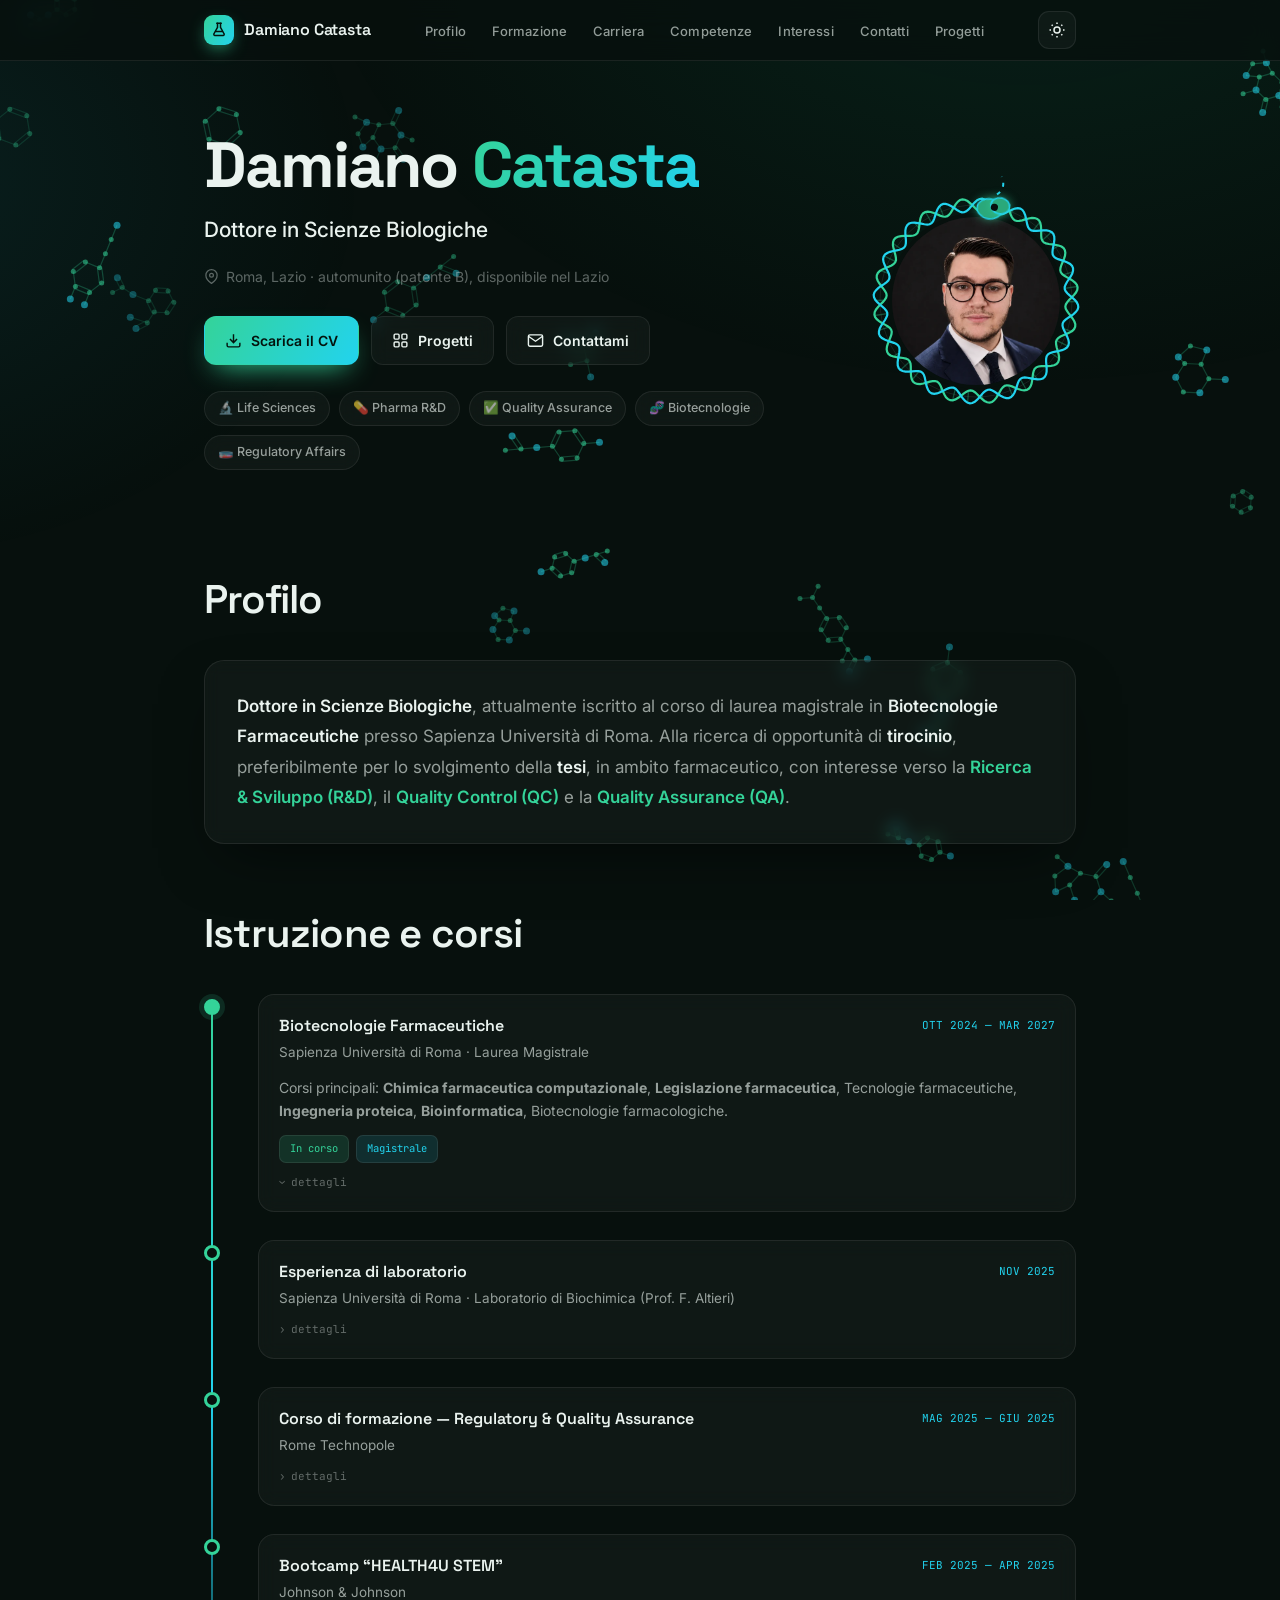
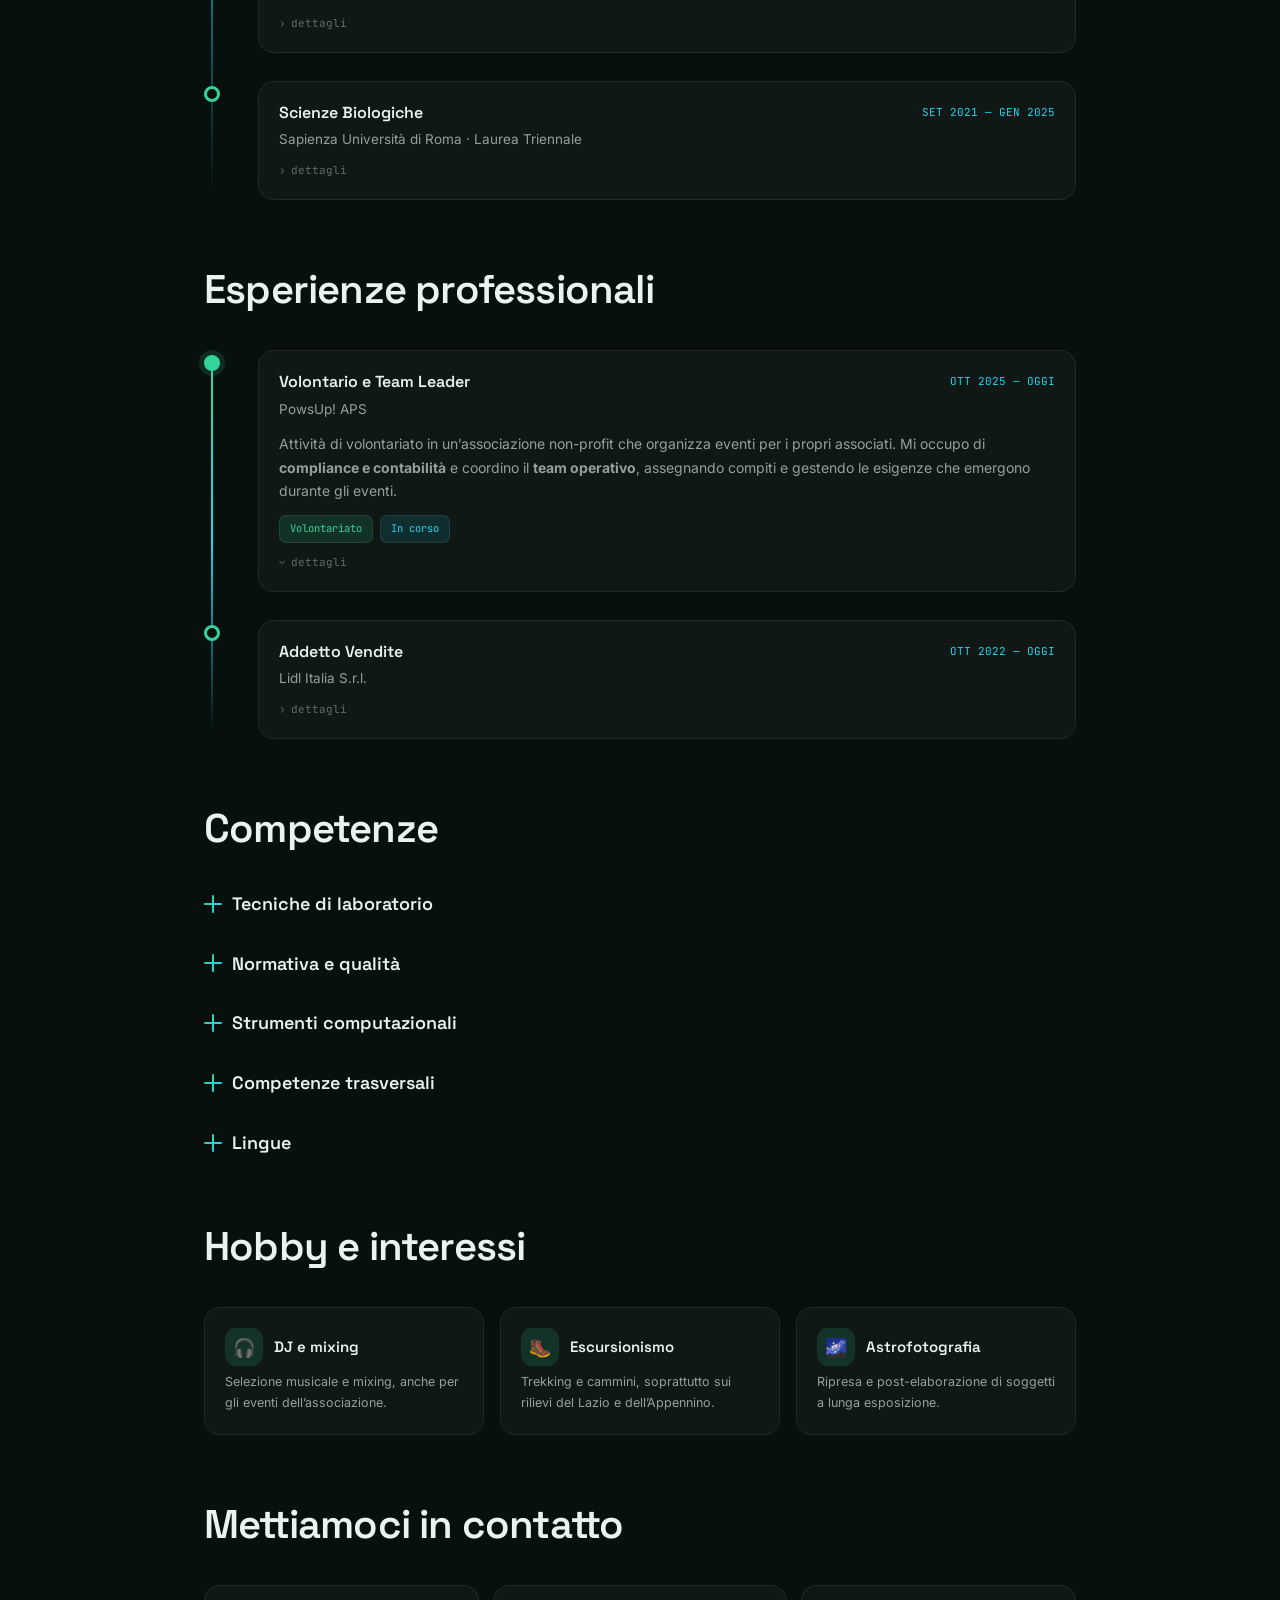
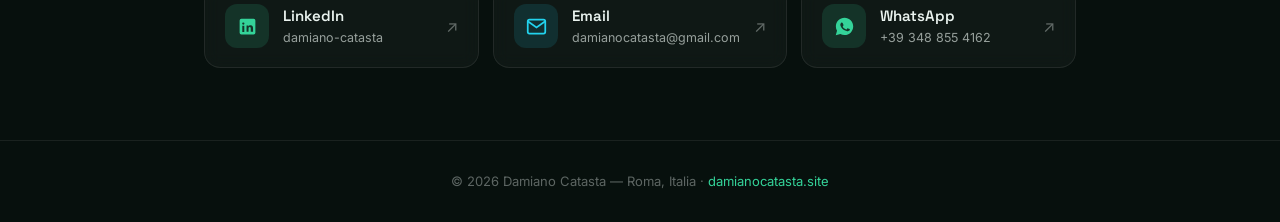
==== commit 5ea1cf96: "Fixed theme button" ====
--- a/site/index.html
+++ b/site/index.html
@@ -15,7 +15,7 @@
 
 <nav>
   <div class="nav-in">
-    <a href="#top" class="brand"><span class="logo" aria-hidden="true"><svg viewBox="0 0 24 24" fill="none" stroke="#04130d" stroke-width="2" stroke-linecap="round" stroke-linejoin="round"><path d="M9 3h6"/><path d="M10 3v5.5L5.3 17a1.5 1.5 0 0 0 1.3 2.3h10.8a1.5 1.5 0 0 0 1.3-2.3L14 8.5V3"/><path d="M7.5 14h9"/></svg></span> Damiano Catasta</a>
+    <a href="#top" class="brand"><span class="logo" aria-hidden="true"><svg viewBox="0 0 24 24" fill="none" stroke="#04130d" stroke-width="2" stroke-linecap="round" stroke-linejoin="round"><path d="M9 3h6"/><path d="M10 3v5.5L5.3 17a1.5 1.5 0 0 0 1.3 2.3h10.8a1.5 1.5 0 0 0 1.3-2.3L14 8.5V3"/><path d="M7.5 14h9"/></svg></span> <span class="brand-name">Damiano Catasta</span></a>
     <ul class="nav-links" id="navlinks">
       <li><a href="#about">Profilo</a></li>
       <li><a href="#education">Formazione</a></li>
--- a/site/assets/site.css
+++ b/site/assets/site.css
@@ -148,6 +148,13 @@
   .nav-back svg { width: 16px; height: 16px; transition: transform 0.2s; }
   .nav-back:hover svg { transform: translateX(-3px); }
 
+  /* Nella barra della pagina progetti il pulsante "Curriculum" occupa la
+     destra: su schermi stretti il nome accanto al logo lascia il posto, o il
+     tasto del tema finisce tagliato. Il logo resta e porta al curriculum. */
+  @media (max-width: 560px) {
+    .nav-compact .brand-name { display: none; }
+  }
+
   .theme-btn {
     width: 38px; height: 38px; border-radius: 11px;
     border: 1px solid var(--border); background: var(--surface);
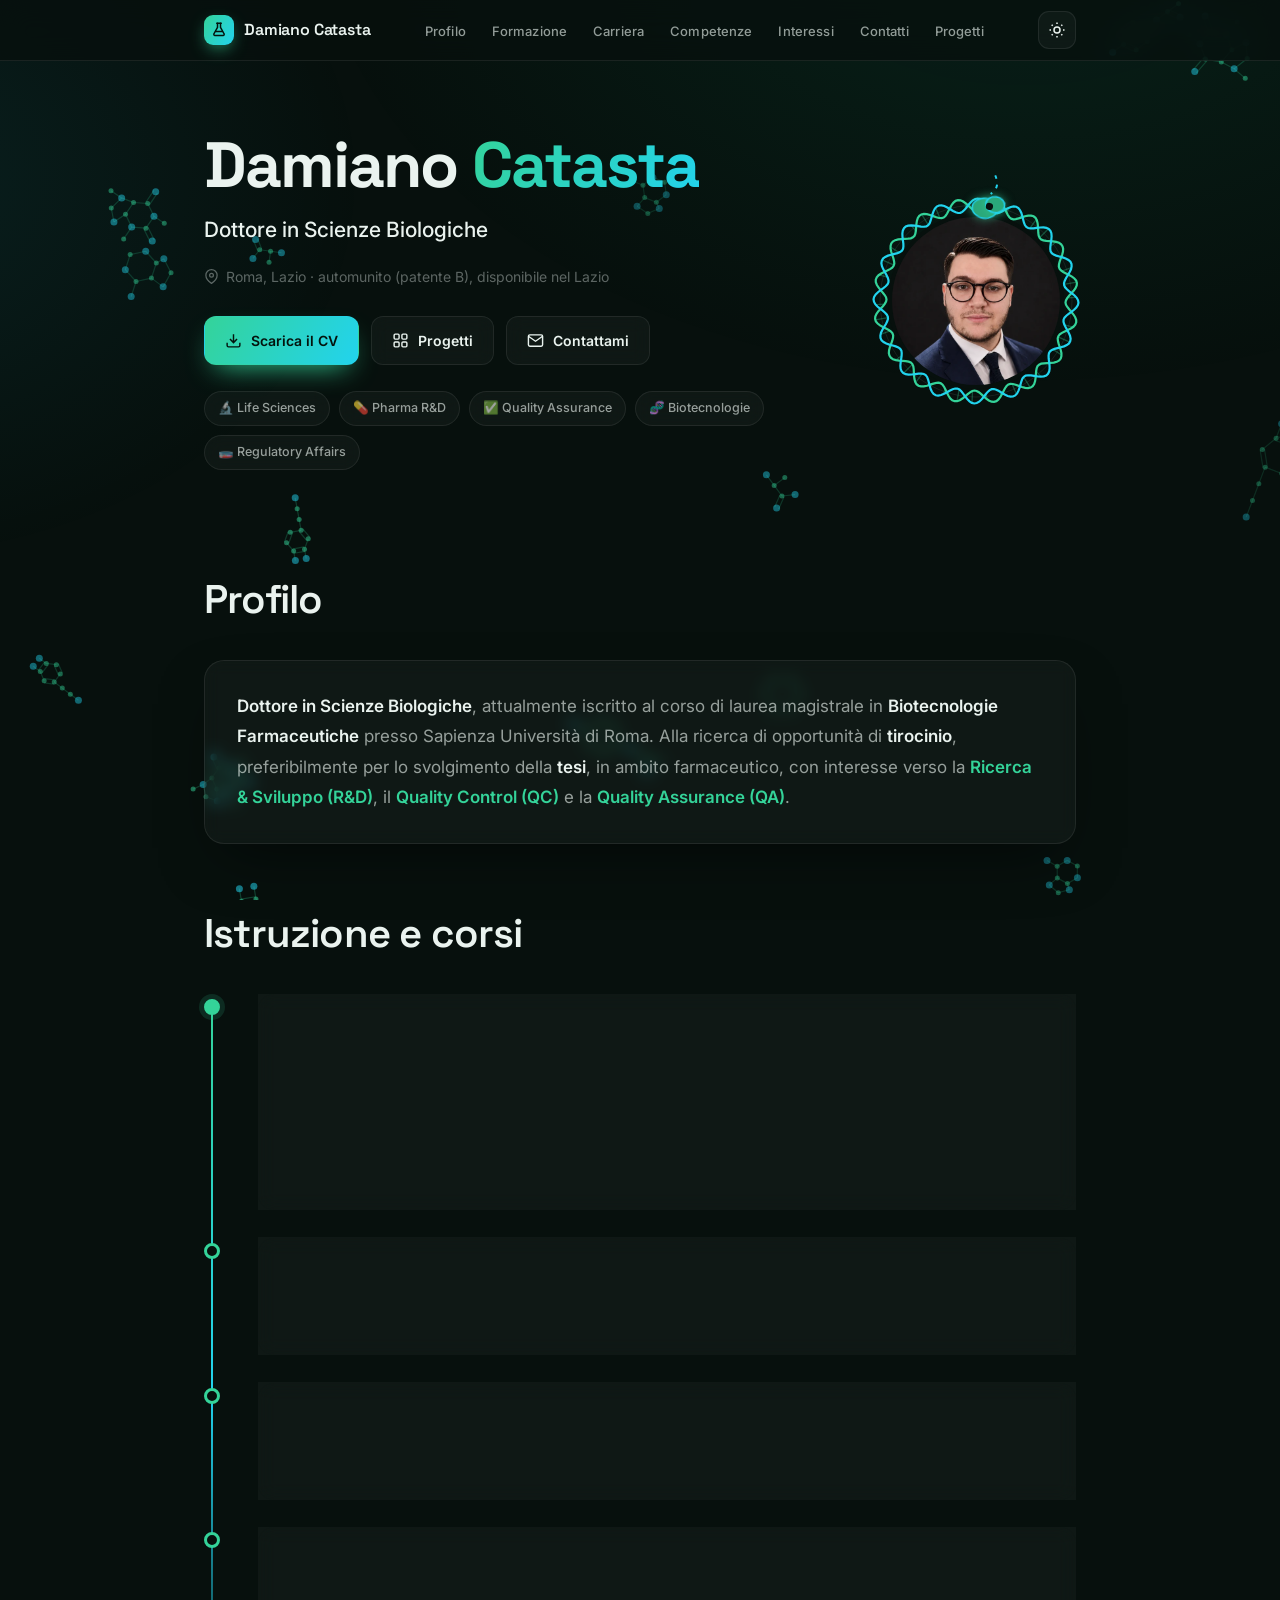
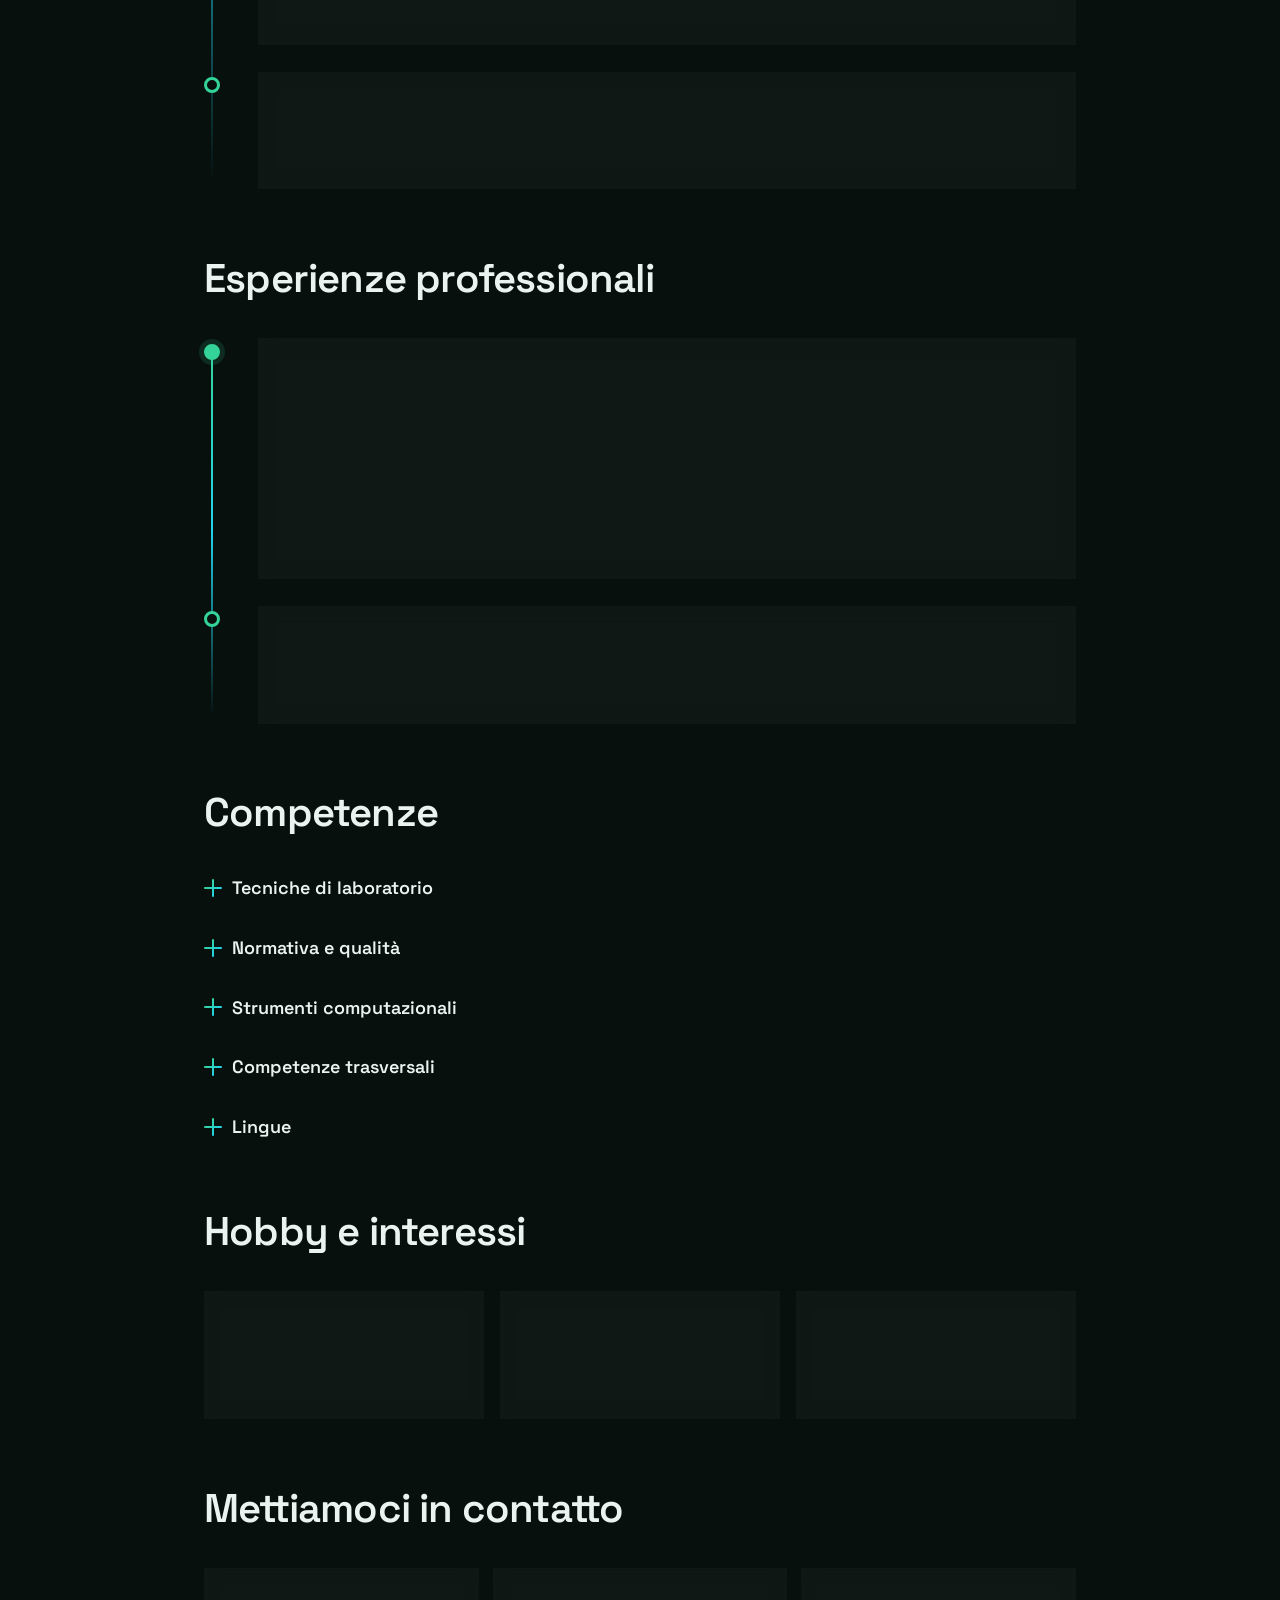
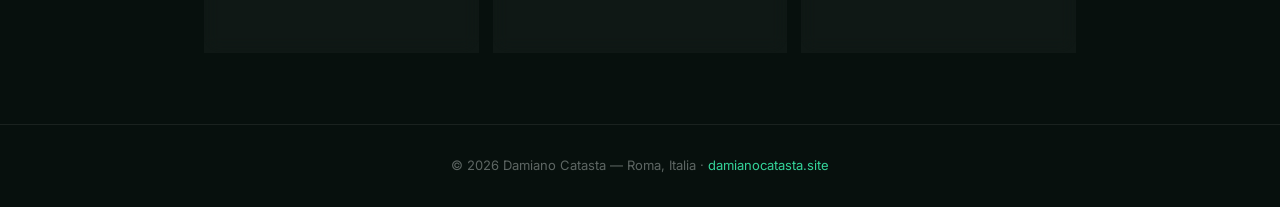
==== commit 00cb028b: "added umami analytics" ====
--- a/site/index.html
+++ b/site/index.html
@@ -1,6 +1,8 @@
 <!DOCTYPE html>
 <html lang="it" data-theme="dark">
 <head>
+<script defer src="https://umami.damianocatasta.site/script.js" data-website-id="8b2c01db-5489-41b5-b83a-cebe97d1e59a"></script>
+<script defer src="https://umami.damianocatasta.site/recorder.js" data-website-id="8b2c01db-5489-41b5-b83a-cebe97d1e59a"></script>
 <meta charset="UTF-8">
 <meta name="viewport" content="width=device-width, initial-scale=1.0">
 <title>Damiano Catasta - Biotecnologie Farmaceutiche</title>
--- a/site/assets/site.css
+++ b/site/assets/site.css
@@ -309,10 +309,15 @@
     color: var(--primary); border: 1px solid var(--border);
   }
   .tag.cy { background: var(--secondary-soft); color: var(--secondary); }
+  /* Indicatore di espansione: a destra e nel colore d'accento, cosi' si capisce
+     che la scheda si apre. In grigio come prima passava inosservato. */
   .tl-expand {
-    font-family: 'JetBrains Mono', monospace; font-size: 11px; color: var(--faint);
-    margin-top: 10px; display: inline-flex; align-items: center; gap: 5px;
-  }
+    font-family: 'JetBrains Mono', monospace; font-size: 11px;
+    color: var(--primary); opacity: 0.82;
+    margin-top: 10px; display: flex; justify-content: flex-end; align-items: center; gap: 5px;
+    transition: opacity 0.2s;
+  }
+  .tl:hover .tl-expand { opacity: 1; }
   .tl-expand .ar { transition: transform 0.3s; }
   .tl.open .tl-expand .ar { transform: rotate(90deg); }
 
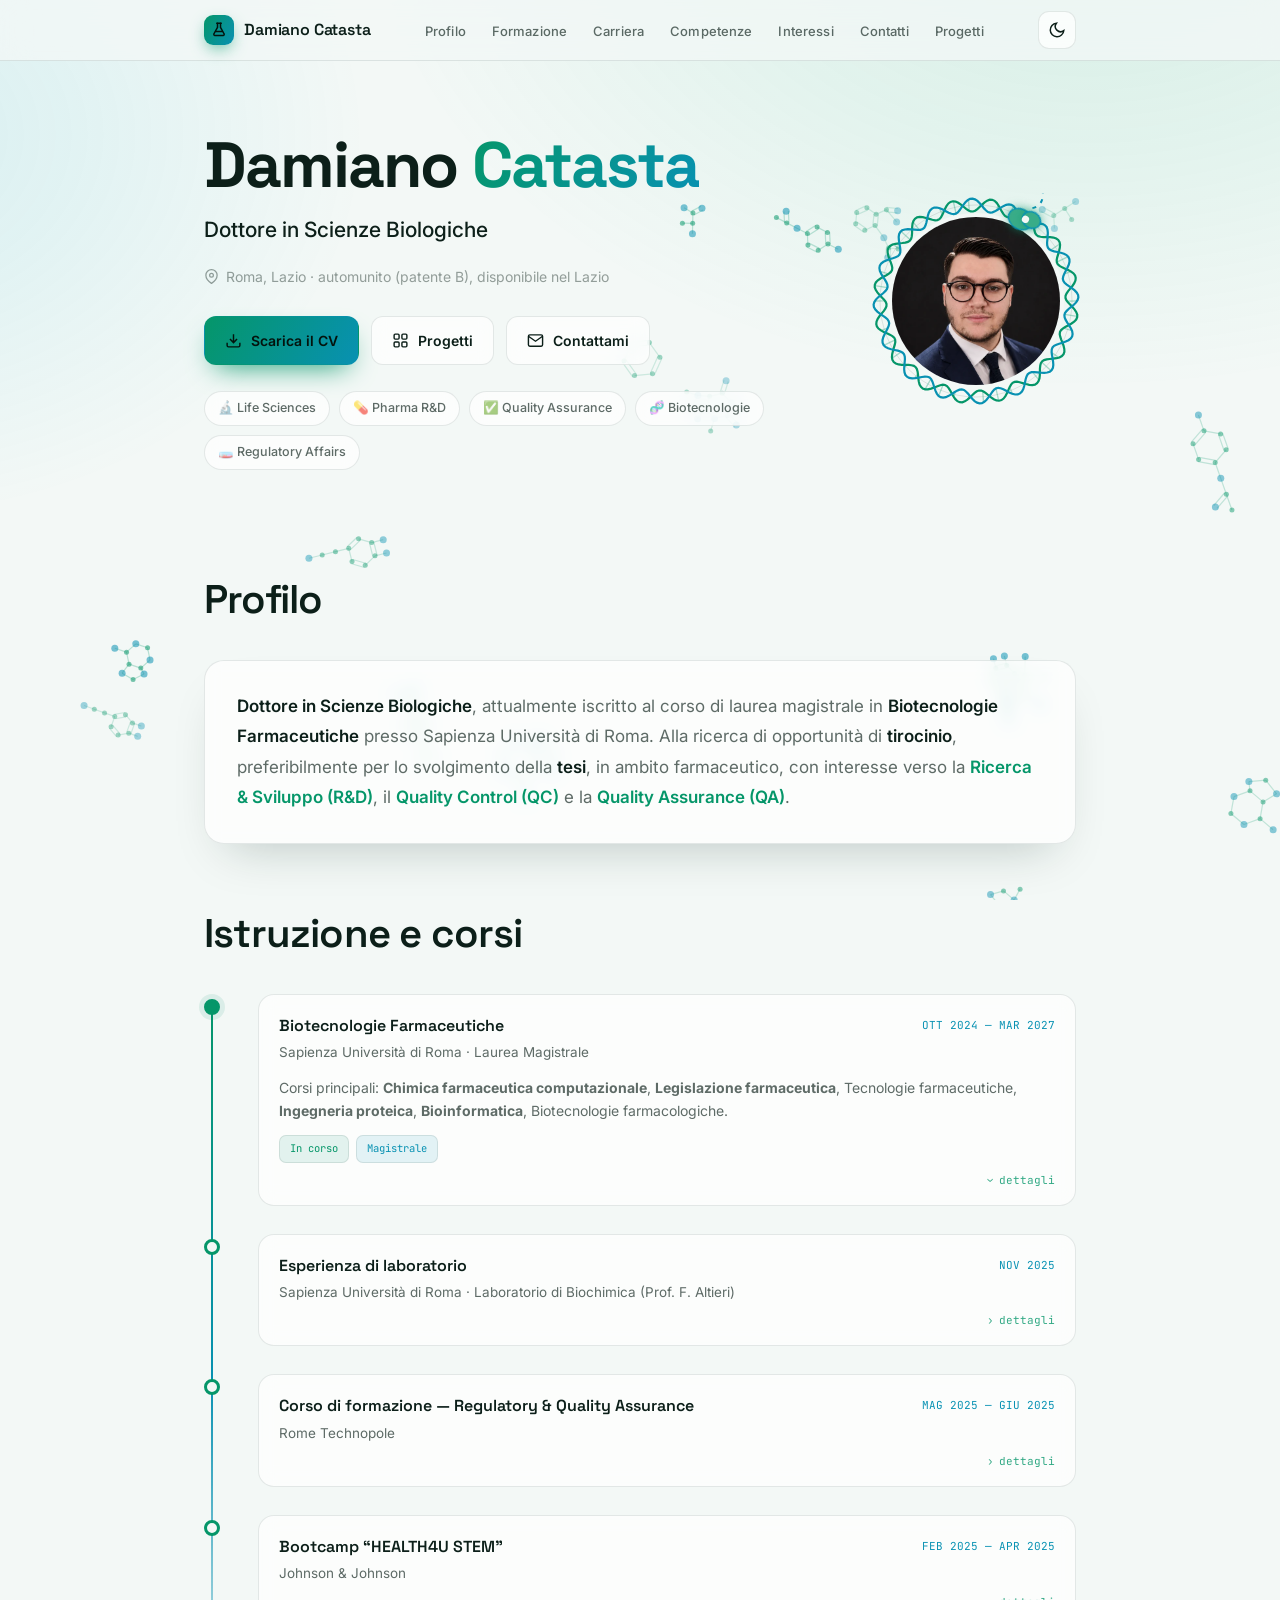
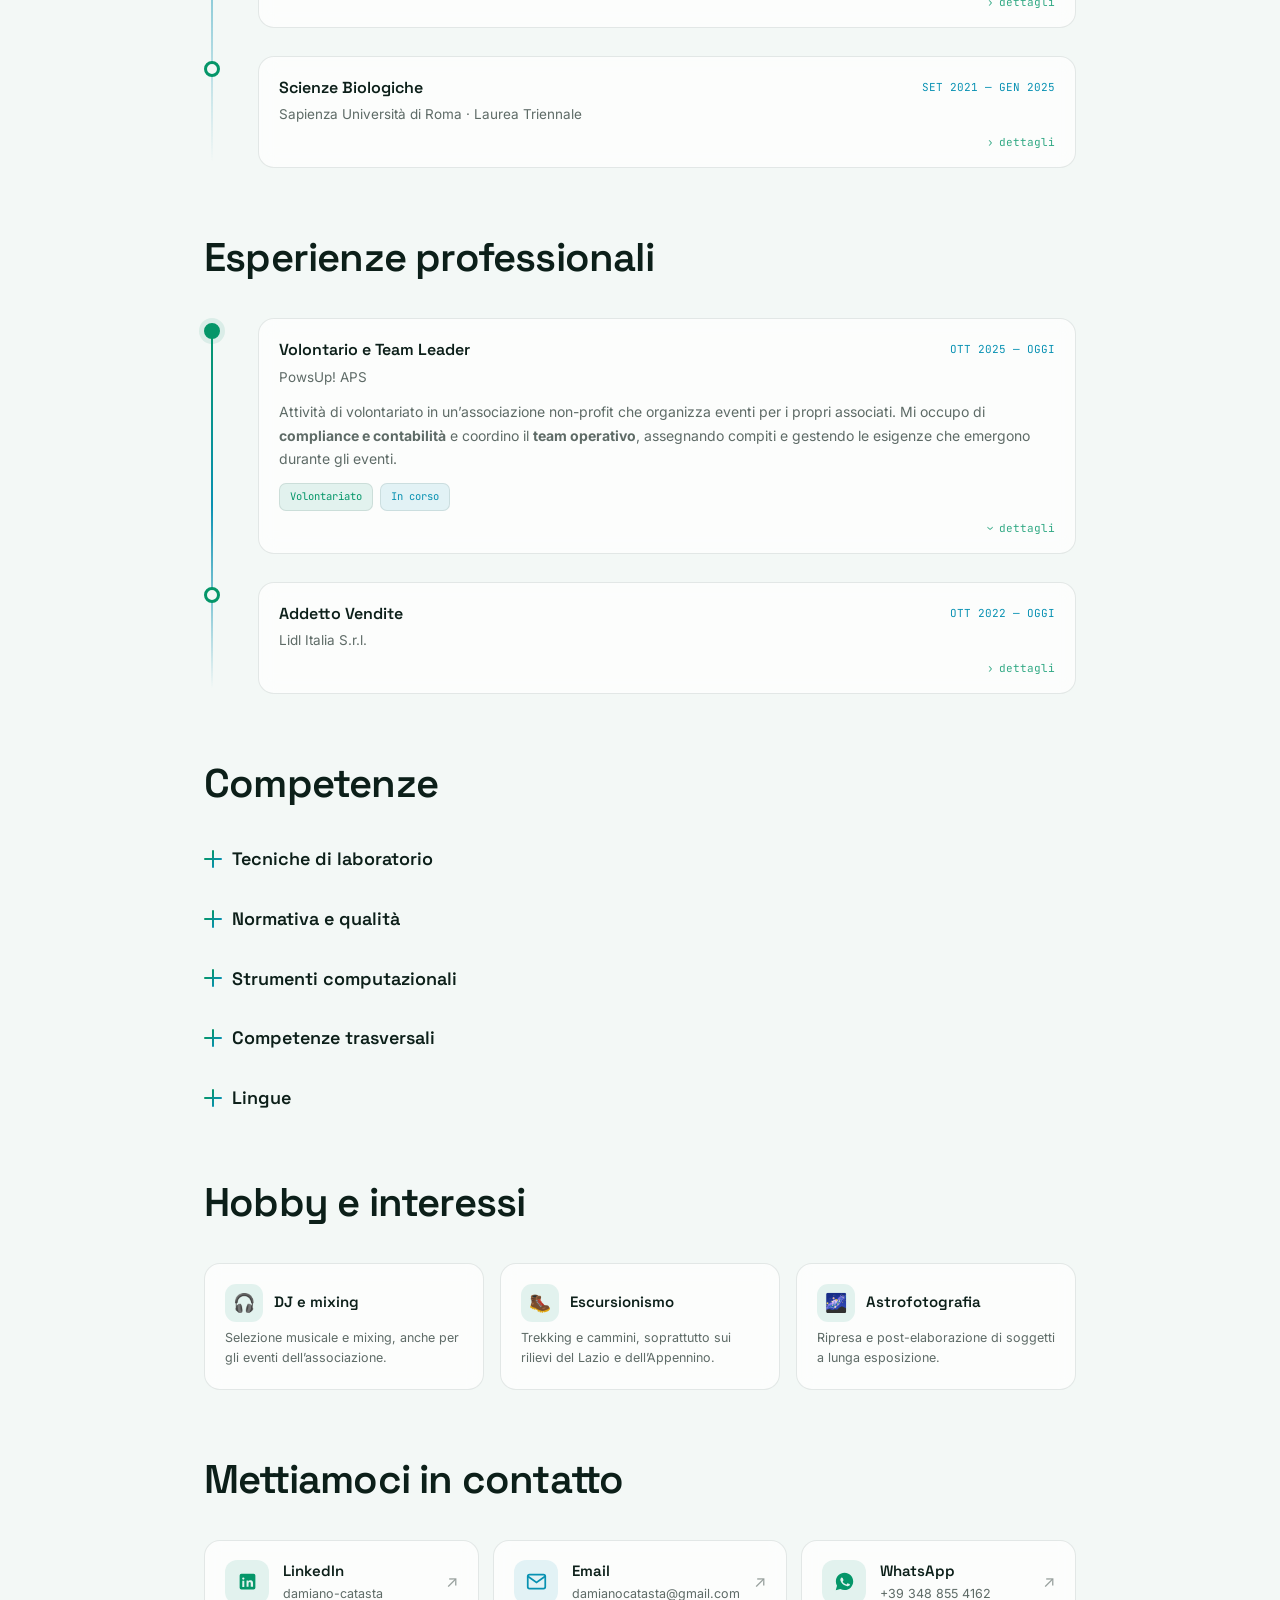
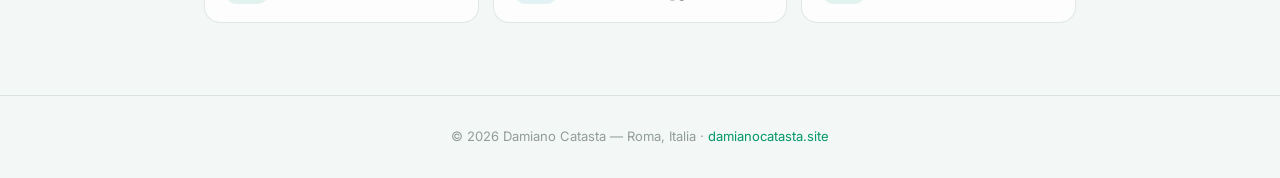
==== commit cc56a9ae: "Correzioni: 404, tema, accessibilità, cache, schermo intero - nginx: gli indirizzi inesistenti rispo" ====
--- a/site/index.html
+++ b/site/index.html
@@ -1,16 +1,31 @@
 <!DOCTYPE html>
 <html lang="it" data-theme="dark">
 <head>
+<meta charset="UTF-8">
+<meta name="viewport" content="width=device-width, initial-scale=1.0">
+<script>
+/* Tema scelto prima del primo disegno, per non far lampeggiare quello
+   sbagliato: quello salvato, altrimenti la preferenza di sistema. La classe
+   js dice al CSS che le animazioni di comparsa avranno chi le fa partire. */
+(function () {
+  var d = document.documentElement, t = null;
+  try { t = localStorage.getItem('theme'); } catch (e) {}
+  if (t !== 'light' && t !== 'dark') {
+    t = window.matchMedia && matchMedia('(prefers-color-scheme: light)').matches ? 'light' : 'dark';
+  }
+  d.setAttribute('data-theme', t);
+  d.classList.add('js');
+})();
+</script>
+<link rel="icon" href="favicon.svg" type="image/svg+xml">
 <script defer src="https://umami.damianocatasta.site/script.js" data-website-id="8b2c01db-5489-41b5-b83a-cebe97d1e59a"></script>
 <script defer src="https://umami.damianocatasta.site/recorder.js" data-website-id="8b2c01db-5489-41b5-b83a-cebe97d1e59a"></script>
-<meta charset="UTF-8">
-<meta name="viewport" content="width=device-width, initial-scale=1.0">
 <title>Damiano Catasta - Biotecnologie Farmaceutiche</title>
 <meta name="description" content="Curriculum di Damiano Catasta, Dottore in Scienze Biologiche e studente di Biotecnologie Farmaceutiche alla Sapienza di Roma. In cerca di tirocinio per tesi in ambito farmaceutico: R&D, Quality Control e Quality Assurance.">
 <link rel="preconnect" href="https://fonts.googleapis.com">
 <link rel="preconnect" href="https://fonts.gstatic.com" crossorigin>
 <link href="https://fonts.googleapis.com/css2?family=Space+Grotesk:wght@400;500;600;700&family=Inter:wght@300;400;500;600&family=JetBrains+Mono:wght@400;500&display=swap" rel="stylesheet">
-<link rel="stylesheet" href="assets/site.css?v=20260822">
+<link rel="stylesheet" href="assets/site.css?v=20261114">
 </head>
 <body>
 <canvas id="bg-canvas"></canvas>
@@ -29,7 +44,7 @@
     </ul>
     <div style="display:flex; gap:10px; align-items:center;">
       <button class="theme-btn" id="themeBtn" aria-label="Cambia tema"></button>
-      <button class="nav-toggle" id="navToggle" aria-label="Menu">
+      <button class="nav-toggle" id="navToggle" aria-label="Menu" aria-expanded="false" aria-controls="navlinks">
         <svg width="20" height="20" viewBox="0 0 24 24" fill="none" stroke="currentColor" stroke-width="2"><path d="M4 6h16M4 12h16M4 18h16"/></svg>
       </button>
     </div>
@@ -114,7 +129,7 @@
             Biotecnologie farmacologiche.</p>
             <div class="tags"><span class="tag">In corso</span><span class="tag cy">Magistrale</span></div>
           </div>
-          <div class="tl-expand"><span class="ar">›</span> dettagli</div>
+          <button type="button" class="tl-expand"><span class="ar" aria-hidden="true">›</span> dettagli</button>
         </div>
       </div>
       <div class="tl reveal">
@@ -132,7 +147,7 @@
             <strong>quenching di fluorescenza</strong>, determinazione di IC50 e costanti di dissociazione.</p>
             <div class="tags"><span class="tag">Tirocinio</span><span class="tag cy">44 ore</span></div>
           </div>
-          <div class="tl-expand"><span class="ar">›</span> dettagli</div>
+          <button type="button" class="tl-expand"><span class="ar" aria-hidden="true">›</span> dettagli</button>
         </div>
       </div>
       <div class="tl reveal">
@@ -151,7 +166,7 @@
             all’immissione in commercio e <strong>technology transfer</strong>.</p>
             <div class="tags"><span class="tag">Corso</span><span class="tag cy">Rome Technopole</span></div>
           </div>
-          <div class="tl-expand"><span class="ar">›</span> dettagli</div>
+          <button type="button" class="tl-expand"><span class="ar" aria-hidden="true">›</span> dettagli</button>
         </div>
       </div>
       <div class="tl reveal">
@@ -170,7 +185,7 @@
             del settore.</p>
             <div class="tags"><span class="tag">Bootcamp</span><span class="tag cy">J&amp;J</span></div>
           </div>
-          <div class="tl-expand"><span class="ar">›</span> dettagli</div>
+          <button type="button" class="tl-expand"><span class="ar" aria-hidden="true">›</span> dettagli</button>
         </div>
       </div>
       <div class="tl reveal">
@@ -188,7 +203,7 @@
             Formazione di base in biologia, biochimica e analisi biochimico-cliniche.</p>
             <div class="tags"><span class="tag">Triennale</span><span class="tag cy">Completata</span></div>
           </div>
-          <div class="tl-expand"><span class="ar">›</span> dettagli</div>
+          <button type="button" class="tl-expand"><span class="ar" aria-hidden="true">›</span> dettagli</button>
         </div>
       </div>
     </div>
@@ -216,7 +231,7 @@
             che emergono durante gli eventi.</p>
             <div class="tags"><span class="tag">Volontariato</span><span class="tag cy">In corso</span></div>
           </div>
-          <div class="tl-expand"><span class="ar">›</span> dettagli</div>
+          <button type="button" class="tl-expand"><span class="ar" aria-hidden="true">›</span> dettagli</button>
         </div>
       </div>
       <div class="tl reveal">
@@ -235,7 +250,7 @@
             attività in parallelo</strong> con le giuste priorità.</p>
             <div class="tags"><span class="tag">Part-time</span><span class="tag cy">In corso</span></div>
           </div>
-          <div class="tl-expand"><span class="ar">›</span> dettagli</div>
+          <button type="button" class="tl-expand"><span class="ar" aria-hidden="true">›</span> dettagli</button>
         </div>
       </div>
     </div>
@@ -378,7 +393,7 @@
   © 2026 Damiano Catasta — Roma, Italia · <a href="https://damianocatasta.site" target="_blank" rel="noopener">damianocatasta.site</a>
 </footer>
 
-<script src="assets/site.js?v=20260822" defer></script>
-<script src="assets/bg.js?v=20260822" defer></script>
+<script src="assets/site.js?v=20261114" defer></script>
+<script src="assets/bg.js?v=20261114" defer></script>
 </body>
 </html>
--- a/site/assets/site.css
+++ b/site/assets/site.css
@@ -299,8 +299,21 @@
     font-family: 'JetBrains Mono', monospace; font-size: 11px; color: var(--secondary);
     white-space: nowrap; padding-top: 3px; flex-shrink: 0;
   }
-  .tl-body { max-height: 0; overflow: hidden; opacity: 0; transition: max-height 0.4s ease, opacity 0.3s, margin 0.3s; }
-  .tl.open .tl-body { max-height: 460px; opacity: 1; margin-top: 12px; }
+  /* Il corpo si chiude solo a schermo e solo se lo script e' partito (classe
+     .js su <html>, messa da <head>). Senza script o in stampa resta aperto:
+     prima, in quei due casi, il testo non si poteva leggere in nessun modo.
+     visibility toglie il testo chiuso anche ai lettori di schermo. */
+  .tl-body { margin-top: 12px; }
+  @media screen {
+    .js .tl-body {
+      max-height: 0; overflow: hidden; opacity: 0; margin-top: 0; visibility: hidden;
+      transition: max-height 0.4s ease, opacity 0.3s, margin 0.3s, visibility 0s 0.4s;
+    }
+    .js .tl.open .tl-body {
+      max-height: 460px; opacity: 1; margin-top: 12px; visibility: visible;
+      transition: max-height 0.4s ease, opacity 0.3s, margin 0.3s, visibility 0s;
+    }
+  }
   .tl-desc { font-size: 14px; line-height: 1.7; color: var(--muted); }
   .tags { display: flex; flex-wrap: wrap; gap: 7px; margin-top: 12px; }
   .tag {
@@ -316,7 +329,13 @@
     color: var(--primary); opacity: 0.82;
     margin-top: 10px; display: flex; justify-content: flex-end; align-items: center; gap: 5px;
     transition: opacity 0.2s;
-  }
+    /* e' un <button>: raggiungibile da tastiera, senza l'aspetto di default */
+    margin-left: auto; padding: 0; border: 0; background: none; cursor: pointer;
+  }
+  .tl-expand:focus-visible {
+    outline: 2px solid var(--primary); outline-offset: 5px; border-radius: 6px; opacity: 1;
+  }
+  html:not(.js) .tl-expand { display: none; }
   .tl:hover .tl-expand { opacity: 1; }
   .tl-expand .ar { transition: transform 0.3s; }
   .tl.open .tl-expand .ar { transform: rotate(90deg); }
@@ -343,7 +362,7 @@
 
   /* Subhead comprimibile (accordion) */
   .subhead.acc { cursor: pointer; user-select: none; margin: 30px 0 14px; transition: color 0.2s; }
-  .subhead.acc.collapsed { margin-bottom: 0; }
+  @media screen { .js .subhead.acc.collapsed { margin-bottom: 0; } }
   .subhead.acc:hover { color: var(--primary); }
   .subhead.acc:hover .acc-ic { transform: scale(1.12); }
   .subhead.acc::before { display: none; }
@@ -361,7 +380,8 @@
   .subhead.acc.collapsed .acc-ic::after,
   .subhead.acc.closing .acc-ic::after { opacity: 1; transform: rotate(0deg) scaleY(1); }
   .subhead.acc:focus-visible { outline: none; color: var(--primary); }
-  .subhead.acc.collapsed + .acc-panel { display: none; }
+  /* come la timeline: nascosto solo a schermo e solo con lo script attivo */
+  @media screen { .js .subhead.acc.collapsed + .acc-panel { display: none; } }
 
   /* apertura: le card entrano una dopo l'altra */
   .acc-panel > * { animation: accItem 0.45s cubic-bezier(0.2, 1.25, 0.4, 1) backwards; }
@@ -445,8 +465,12 @@
   footer a { color: var(--primary); text-decoration: none; }
 
   /* Reveal animation */
-  .reveal { opacity: 0; transform: translateY(22px); transition: opacity 0.7s ease, transform 0.7s ease; }
-  .reveal.in { opacity: 1; transform: none; }
+  /* Invisibile in partenza solo se c'e' lo script che poi lo mostra: senza
+     .js (script assente o bloccato) e in stampa il contenuto resta visibile. */
+  @media screen {
+    .js .reveal { opacity: 0; transform: translateY(22px); transition: opacity 0.7s ease, transform 0.7s ease; }
+    .js .reveal.in { opacity: 1; transform: none; }
+  }
 
   /* Responsive */
   /* larghezze intermedie: la nav con 6 voci starebbe stretta e il brand andrebbe a capo */
@@ -465,8 +489,10 @@
     .nav-links.open {
       display: flex; flex-direction: column; position: absolute; top: 60px; left: 0; right: 0;
       background: var(--surface-solid); border-bottom: 1px solid var(--border);
-      padding: 18px 24px; gap: 18px;
+      padding: 8px 24px; gap: 0; align-items: stretch; text-align: center;
     }
+    /* la riga intera e' il bersaglio: prima era alta quanto il testo, 15 px */
+    .nav-links.open a { display: block; padding: 11px 0; font-size: 14px; }
     .nav-toggle {
       display: grid; place-items: center; width: 38px; height: 38px; border-radius: 11px;
       border: 1px solid var(--border); background: var(--surface); color: var(--text); cursor: pointer;
@@ -480,7 +506,7 @@
 
   @media (prefers-reduced-motion: reduce) {
     *, *::before, *::after { animation: none !important; scroll-behavior: auto; }
-    .reveal { opacity: 1; transform: none; }
+    .js .reveal { opacity: 1; transform: none; }
     /* niente movimento, ma apertura e chiusura restano percepibili in dissolvenza */
     .acc-panel > * { animation: accFade 0.3s ease backwards !important; }
     .acc-panel.closing > * { animation: accFadeOut 0.22s ease forwards !important; }
@@ -530,7 +556,7 @@
   position: relative; display: flex; flex-direction: column; gap: 12px;
   text-align: left; cursor: pointer; width: 100%;
   background: var(--surface); border: 1px solid var(--border); border-radius: 18px;
-  padding: 22px; color: var(--text); font: inherit;
+  padding: 22px; color: var(--text); font: inherit; text-decoration: none;
   backdrop-filter: blur(8px); -webkit-backdrop-filter: blur(8px);
   transition: border-color 0.25s, transform 0.2s, box-shadow 0.25s;
 }
@@ -592,6 +618,8 @@
   font-family: 'Space Grotesk', sans-serif; font-weight: 600;
   font-size: clamp(22px, 3.6vw, 32px); line-height: 1.15; letter-spacing: -0.02em;
 }
+/* riceve il focus da script all'apertura: l'anello non serve */
+.detail h2:focus { outline: none; }
 .detail-meta {
   display: flex; flex-wrap: wrap; gap: 8px 18px; margin-top: 12px;
   font-size: 13px; color: var(--muted);
@@ -634,6 +662,60 @@
 }
 .stage:fullscreen { border-radius: 0; border: 0; aspect-ratio: auto; background: #000; }
 .stage:fullscreen img { background: #000; }
+
+/* Schermo intero senza l'API del browser: lo stage copre la finestra. E' lo
+   strato che c'e' sempre; dove il browser concede lo schermo intero vero si
+   somma a questo. .wrap ha un suo z-index, quindi va alzato lui sopra la
+   barra di navigazione: lo z-index dello stage da solo non basterebbe. */
+html.viewer-full { overflow: hidden; }
+html.viewer-full .wrap { z-index: 200; }
+.stage.full {
+  position: fixed; inset: 0; z-index: 300;
+  width: 100vw; height: 100vh; height: 100dvh;
+  border-radius: 0; border: 0; aspect-ratio: auto; background: #000; box-shadow: none;
+}
+.stage.full img { background: #000; }
+
+.vclose, .vfull-count { display: none; }
+.stage.full .vclose {
+  display: grid; place-items: center; position: absolute; top: 14px; right: 14px;
+  width: 42px; height: 42px; border-radius: 50%; cursor: pointer;
+  border: 1px solid rgba(255,255,255,0.28); color: #fff;
+  background: rgba(0,0,0,0.55);
+  backdrop-filter: blur(10px); -webkit-backdrop-filter: blur(10px);
+  transition: background 0.2s;
+}
+.stage.full .vclose:hover { background: rgba(0,0,0,0.8); }
+.vclose svg { width: 18px; height: 18px; }
+.stage.full .vfull-count {
+  display: block; position: absolute; left: 50%; bottom: 14px; transform: translateX(-50%);
+  font-family: 'JetBrains Mono', monospace; font-size: 12px; color: #fff;
+  padding: 5px 12px; border-radius: 100px; background: rgba(0,0,0,0.55);
+  pointer-events: none;
+}
+/* sul nero i comandi restano leggibili in entrambi i temi */
+.stage.full .vnav {
+  color: #fff; background: rgba(0,0,0,0.55); border-color: rgba(255,255,255,0.28);
+}
+
+/* Telefono in verticale: una slide 16:9 occuperebbe un quarto dello schermo.
+   La si ruota di 90 gradi, cosi' il lato lungo della slide segue quello dello
+   schermo; girando il telefono la regola smette di valere e torna dritta.
+   I comandi seguono la slide: "precedente" in alto, "successiva" in basso. */
+@media (orientation: portrait) and (max-width: 720px) {
+  .stage.full img {
+    inset: auto; top: 50%; left: 50%;
+    width: 100vh; width: 100dvh; height: 100vw;
+    transform: translate(-50%, -50%) rotate(90deg);
+  }
+  .stage.full .vnav.prev {
+    left: 50%; right: auto; top: 14px; bottom: auto; transform: translateX(-50%) rotate(90deg);
+  }
+  .stage.full .vnav.next {
+    left: 50%; right: auto; top: auto; bottom: 14px; transform: translateX(-50%) rotate(90deg);
+  }
+  .stage.full .vfull-count { left: 14px; top: 20px; bottom: auto; transform: none; }
+}
 
 .vnav {
   position: absolute; top: 50%; transform: translateY(-50%);
@@ -672,6 +754,7 @@
 }
 .vbtn:hover { color: var(--text); border-color: var(--border-strong); transform: translateY(-1px); }
 .vbtn svg { width: 14px; height: 14px; }
+.vbtn[hidden] { display: none; }
 
 .thumbs {
   display: flex; gap: 9px; overflow-x: auto; padding: 16px 2px 6px;
@@ -845,3 +928,33 @@
   .nb-md h2 { font-size: 21px; }
   .nb-code { font-size: 11.5px; }
 }
+
+
+/* ══════════════════ STAMPA ══════════════════ */
+
+/* Carta bianca qualunque sia il tema, niente sfondi animati ne' barre fisse.
+   Timeline e competenze sono gia' aperte: le regole che le chiudono valgono
+   solo a schermo. */
+@media print {
+  :root[data-theme] {
+    --bg: #fff; --bg-grad: none; --surface: #fff; --surface-solid: #fff;
+    --border: #cfd8d4; --border-strong: #9fb0a9;
+    --text: #000; --muted: #2c3a35; --faint: #4d5c56;
+    --primary: #047857; --secondary: #0e7490;
+    --primary-soft: #eaf6f1; --secondary-soft: #e8f5f8;
+    --shadow: none; --grad: linear-gradient(120deg, #047857, #0e7490);
+  }
+  nav, #bg-canvas, body::before, .cta-row, .tl-expand, .acc-ic,
+  .filters, .back, .vnav, .vbar, .thumbs, .nb-toolbar, .vclose, .vfull-count { display: none !important; }
+  * { backdrop-filter: none !important; -webkit-backdrop-filter: none !important; box-shadow: none !important; }
+  /* il testo a gradiente e' uno sfondo ritagliato: senza "grafica di sfondo"
+     in stampa sparirebbe */
+  .grad { background: none !important; -webkit-text-fill-color: currentColor !important; color: var(--primary); }
+  .hero { padding: 0 0 24px; }
+  .page-head { padding: 0 0 8px; }
+  section { padding: 16px 0; }
+  .sec-head { margin-bottom: 16px; }
+  .tl, .skill, .lang, .ccard, .about-card, .proj-card, .nb-cell, .nb-fig { break-inside: avoid; }
+  .sec-head, .subhead { break-after: avoid; }
+  footer { margin-top: 16px; padding: 14px 0; }
+}
